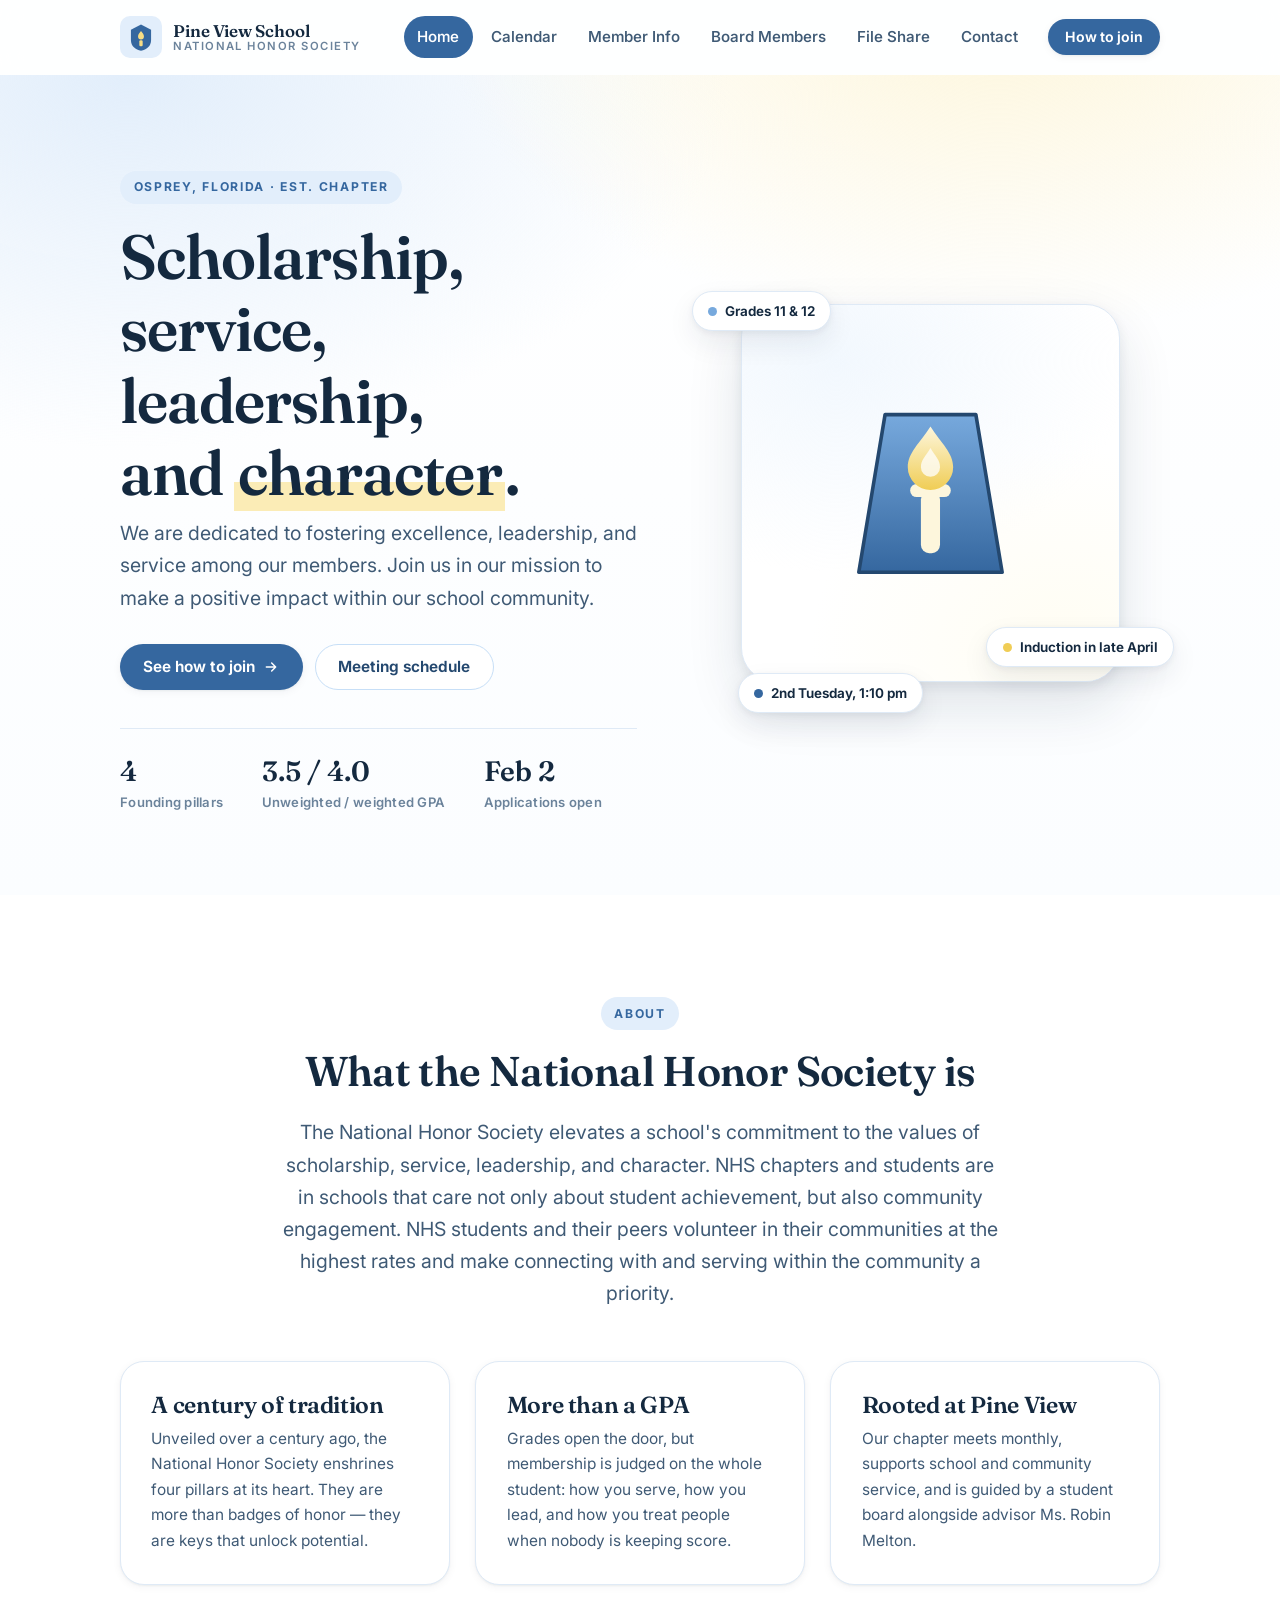
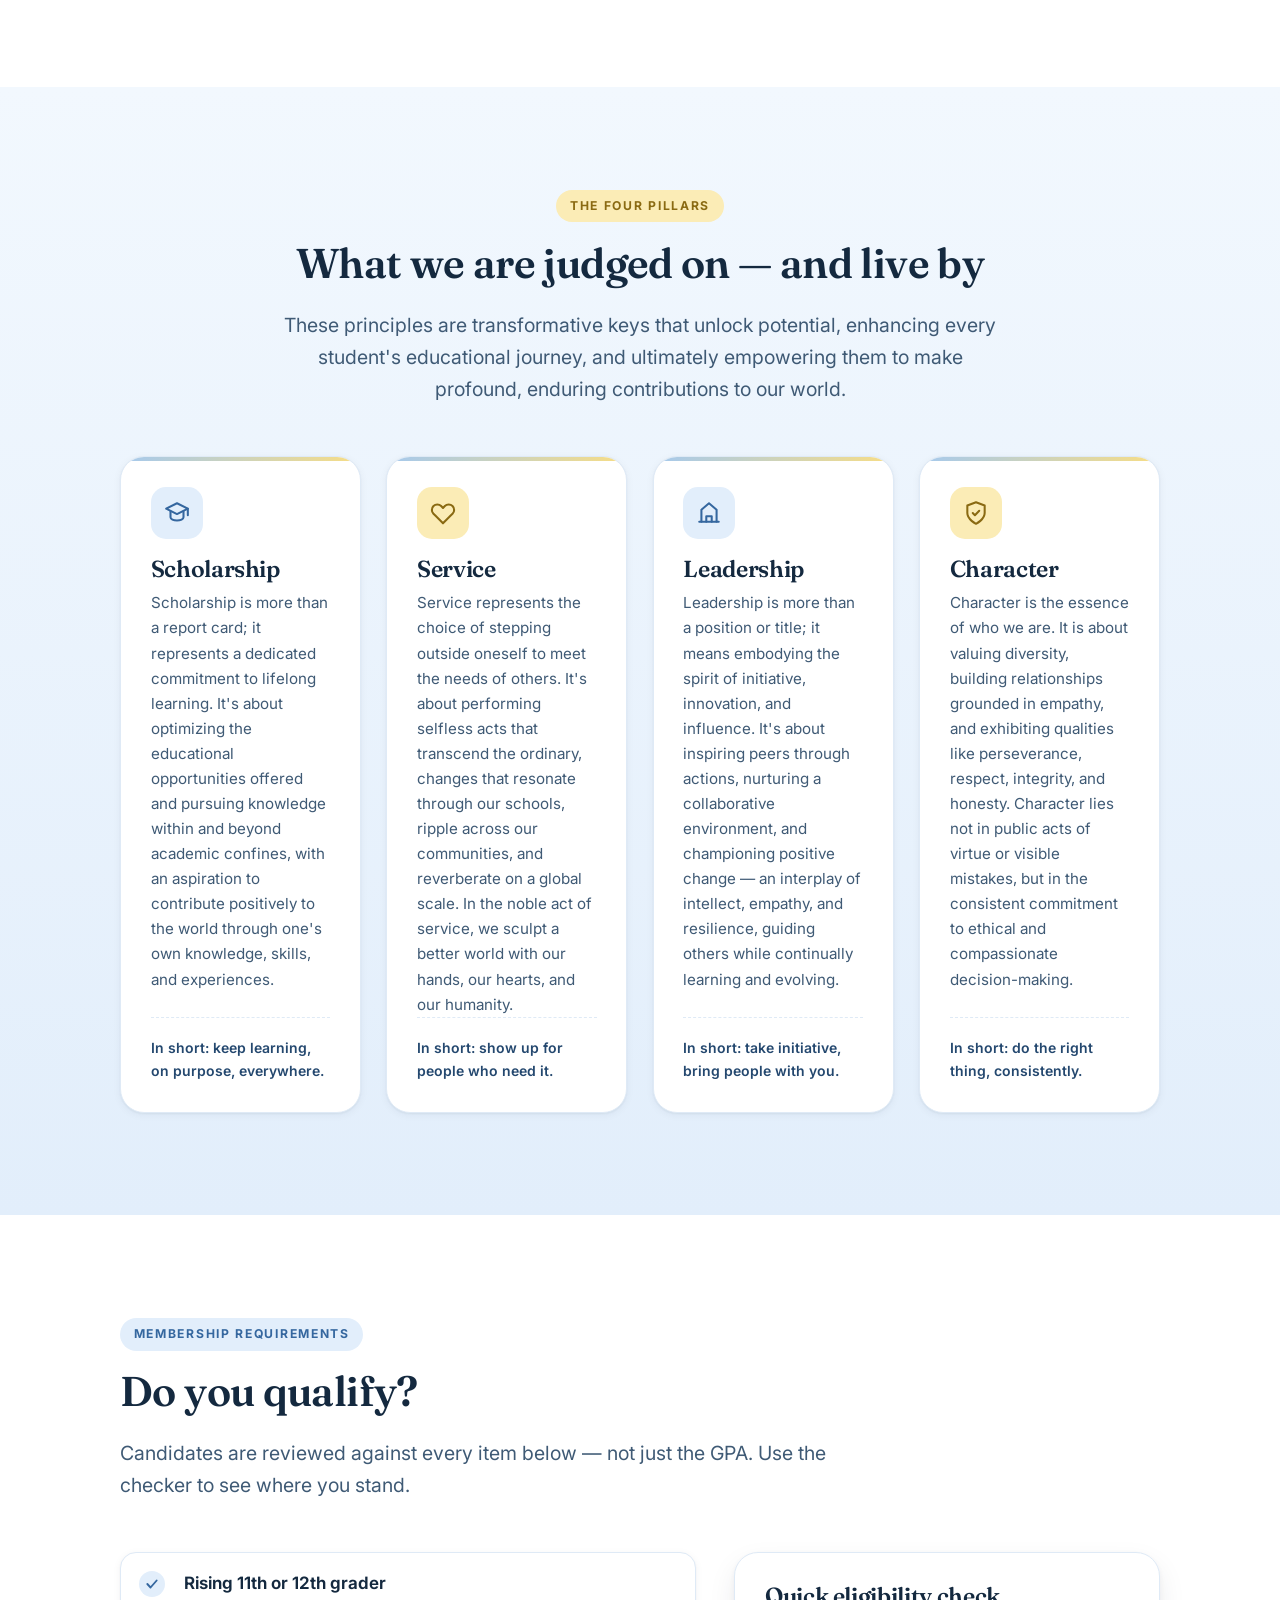
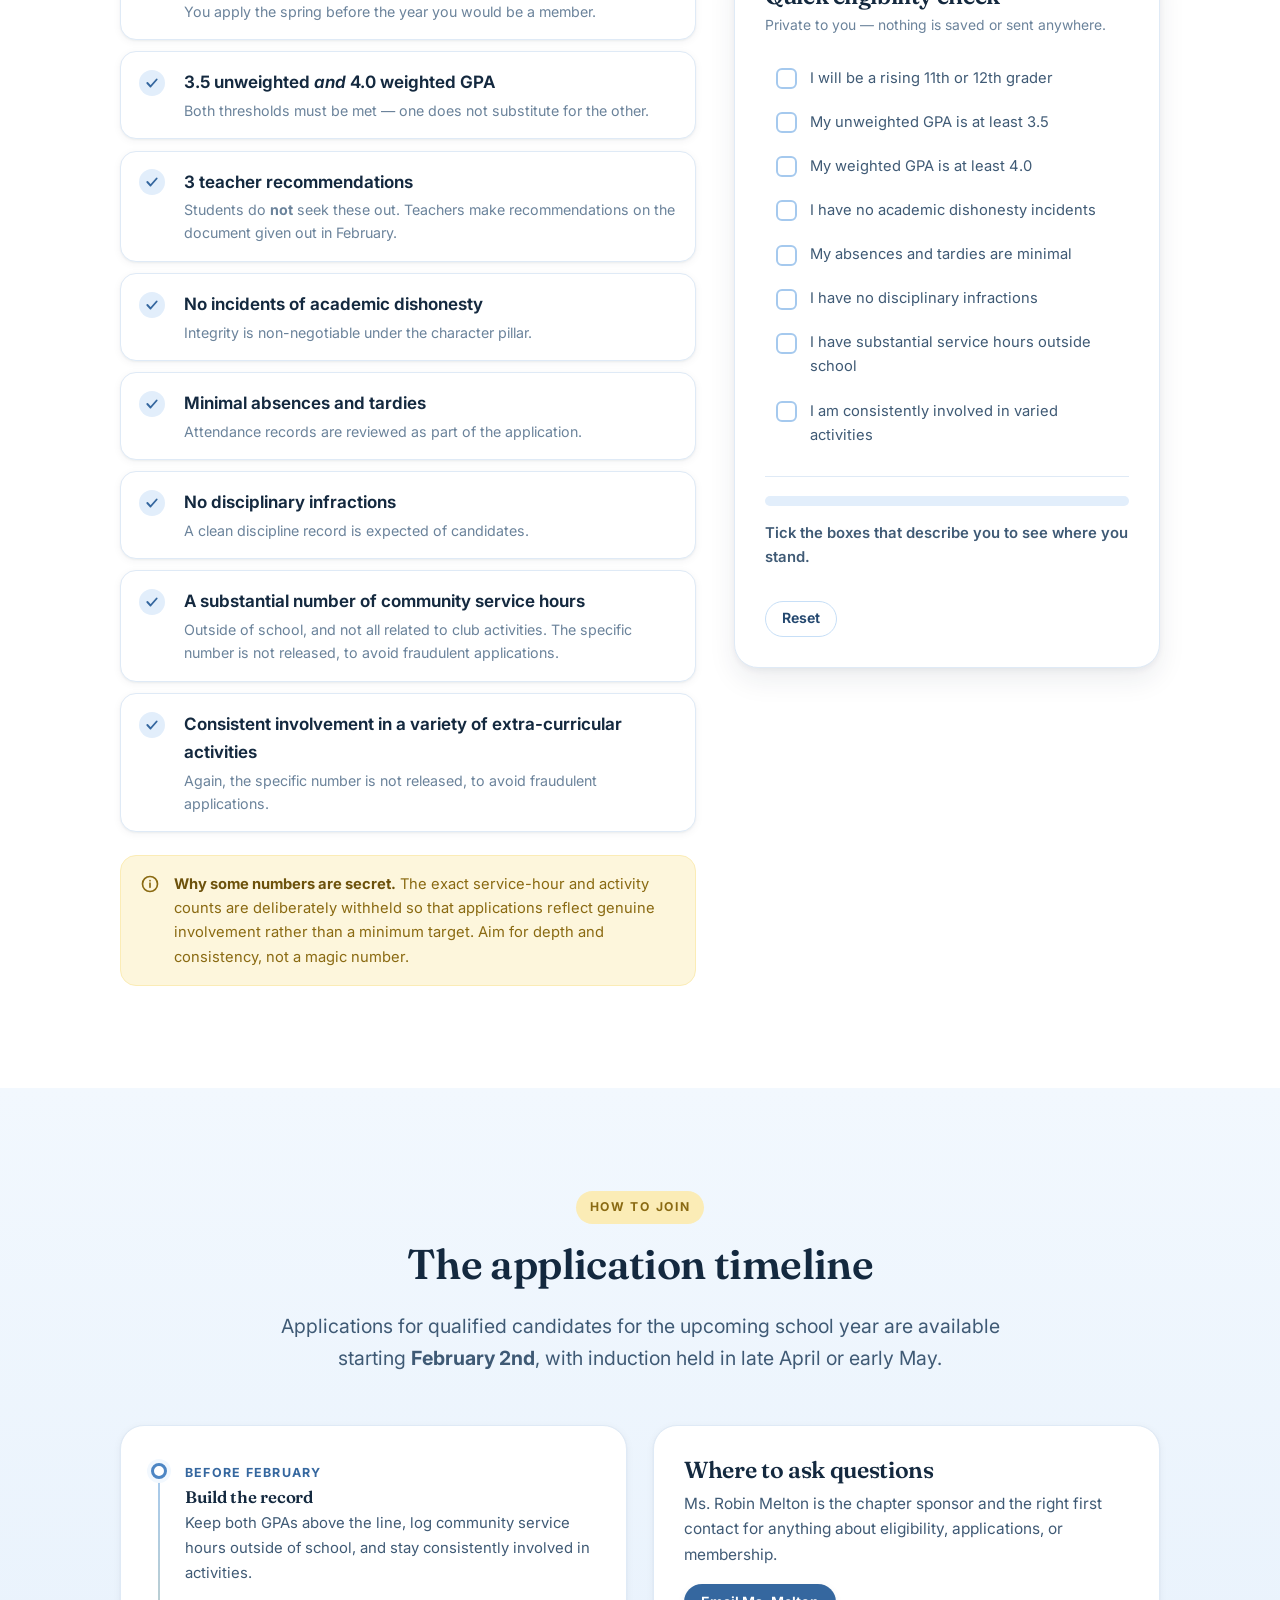
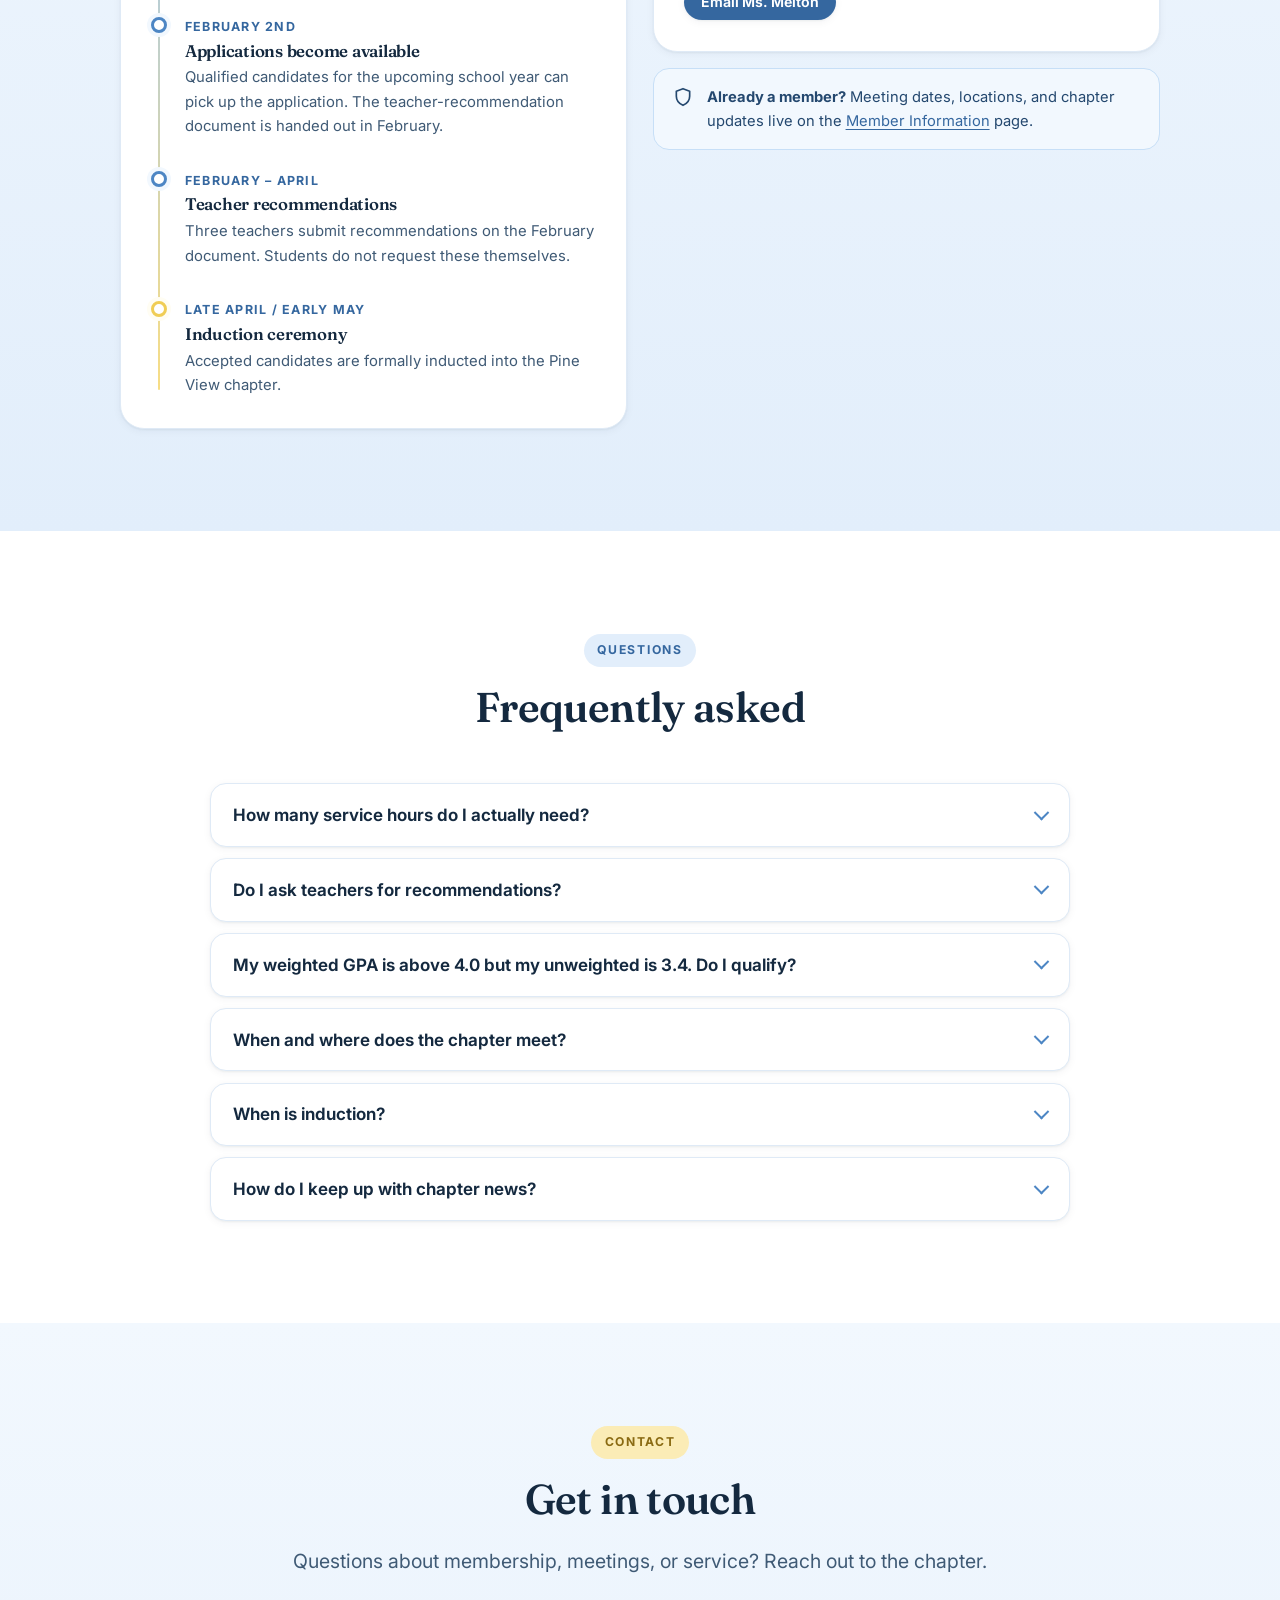
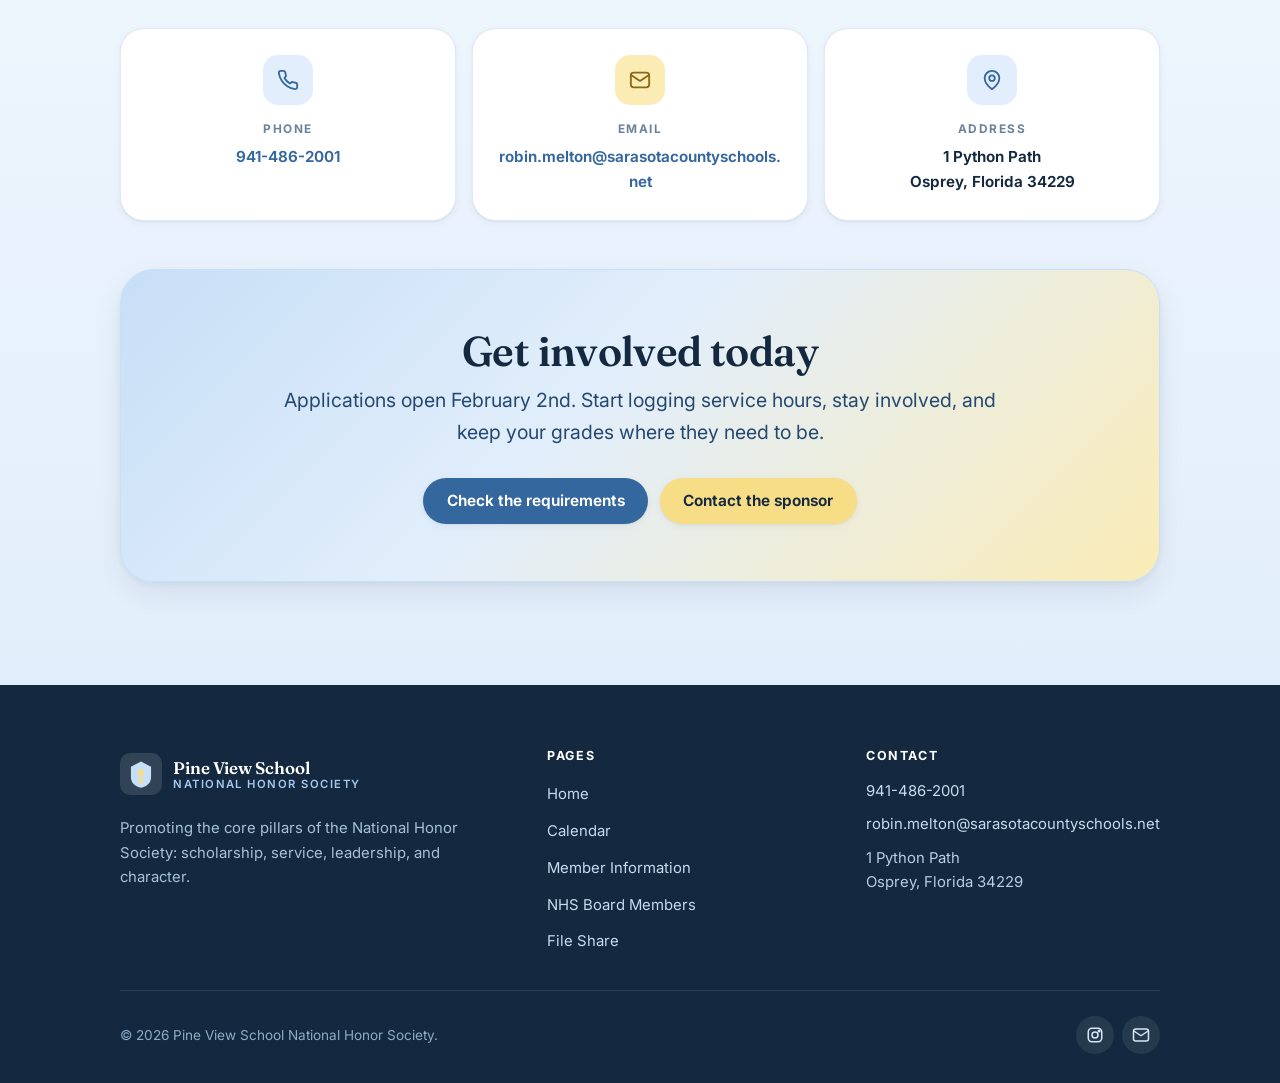
==== site/index.html @ 24e465e2 "update" ====
<!DOCTYPE html>
<html lang="en">
<head>
<meta charset="utf-8">
<meta name="viewport" content="width=device-width, initial-scale=1">
<title>Pine View School National Honor Society</title>
<meta name="description" content="The Pine View School chapter of the National Honor Society — scholarship, service, leadership, and character. Membership requirements, meeting schedule, and how to apply.">
<link rel="preconnect" href="https://fonts.googleapis.com">
<link rel="preconnect" href="https://fonts.gstatic.com" crossorigin>
<link href="https://fonts.googleapis.com/css2?family=Fraunces:opsz,wght@9..144,500;9..144,600&family=Inter:wght@400;500;600;700&display=swap" rel="stylesheet">
<link rel="stylesheet" href="assets/css/style.css">
<script>document.documentElement.className += " js";</script>

<link rel="icon" href="data:image/svg+xml,<svg xmlns='http://www.w3.org/2000/svg' viewBox='0 0 100 100'><rect width='100' height='100' rx='22' fill='%2335679f'/><path d='M50 22 L72 34 v22 c0 14-10 21-22 24-12-3-22-10-22-24V34z' fill='%23f7dd85'/></svg>">
</head>
<body>

<a class="skip-link" href="#main">Skip to main content</a>

<header class="site-header">
  <div class="wrap">
    <nav class="nav" aria-label="Main">
      <a class="brand" href="index.html">
        <svg class="mark" viewBox="0 0 100 100" aria-hidden="true">
          <rect width="100" height="100" rx="24" fill="#e2eefb"/>
          <path d="M50 20 L74 33 v24c0 15-11 23-24 26-13-3-24-11-24-26V33z" fill="#35679f"/>
          <path d="M50 36c-4 5-7 8-7 13a7 7 0 0 0 14 0c0-5-3-8-7-13z" fill="#f7dd85"/>
          <rect x="46" y="58" width="8" height="14" rx="3" fill="#f7dd85"/>
        </svg>
        <span class="brand-text">
          <span class="b1">Pine View School</span>
          <span class="b2">National Honor Society</span>
        </span>
      </a>

      <button class="nav-toggle" type="button" aria-expanded="false" aria-controls="nav-menu">
        <span></span>
        <span class="sr-only">Toggle navigation menu</span>
      </button>

      <div class="nav-menu" id="nav-menu">
        <ul class="nav-links">
          <li><a href="index.html" aria-current="page">Home</a></li>
          <li><a href="calendar.html">Calendar</a></li>
          <li><a href="member-information.html">Member Info</a></li>
          <li><a href="board.html">Board Members</a></li>
          <li><a href="file-share.html">File Share</a></li>
          <li><a href="index.html#contact">Contact</a></li>
        </ul>
        <div class="nav-cta">
          <a class="btn btn-primary btn-sm" href="#apply">How to join</a>
        </div>
      </div>
    </nav>
  </div>
</header>

<main id="main">

  <!-- ================================================================ HERO -->
  <section class="hero">
    <div class="wrap">
      <div class="hero-grid">
        <div>
          <span class="eyebrow">Osprey, Florida &middot; Est. chapter</span>
          <h1>Scholarship, service, leadership, and&nbsp;<span class="hl">character</span>.</h1>
          <p class="lede">
            We are dedicated to fostering excellence, leadership, and service among our members.
            Join us in our mission to make a positive impact within our school community.
          </p>

          <div class="hero-actions">
            <a class="btn btn-primary" href="#apply">
              See how to join
              <svg width="16" height="16" viewBox="0 0 24 24" fill="none" stroke="currentColor" stroke-width="2.2" stroke-linecap="round" stroke-linejoin="round" aria-hidden="true"><path d="M5 12h14M13 6l6 6-6 6"/></svg>
            </a>
            <a class="btn btn-ghost" href="member-information.html">Meeting schedule</a>
          </div>

          <div class="hero-stats">
            <div class="stat">
              <span class="n">4</span>
              <span class="l">Founding pillars</span>
            </div>
            <div class="stat">
              <span class="n">3.5 / 4.0</span>
              <span class="l">Unweighted / weighted GPA</span>
            </div>
            <div class="stat">
              <span class="n">Feb 2</span>
              <span class="l">Applications open</span>
            </div>
          </div>
        </div>

        <div class="hero-art">
          <div class="emblem-card">
            <svg viewBox="0 0 200 200" role="img" aria-label="NHS keystone and torch emblem">
              <defs>
                <linearGradient id="key" x1="0" y1="0" x2="0" y2="1">
                  <stop offset="0%" stop-color="#77a9dd"/>
                  <stop offset="100%" stop-color="#35679f"/>
                </linearGradient>
                <linearGradient id="flame" x1="0" y1="0" x2="0" y2="1">
                  <stop offset="0%" stop-color="#fdf6dc"/>
                  <stop offset="100%" stop-color="#f0cd55"/>
                </linearGradient>
              </defs>
              <!-- keystone -->
              <path d="M62 34h76l22 132H40z" fill="url(#key)"/>
              <path d="M62 34h76l22 132H40z" fill="none" stroke="#24486f" stroke-width="3" stroke-linejoin="round"/>
              <!-- torch -->
              <rect x="92" y="98" width="16" height="52" rx="7" fill="#fdf6dc"/>
              <rect x="83" y="92" width="34" height="11" rx="5.5" fill="#fdf6dc"/>
              <path d="M100 44c-9 14-19 22-19 34a19 19 0 0 0 38 0c0-12-10-20-19-34z" fill="url(#flame)"/>
              <path d="M100 62c-4 7-8 10-8 16a8 8 0 0 0 16 0c0-6-4-9-8-16z" fill="#fff" opacity=".75"/>
            </svg>
          </div>
          <span class="float-chip c1"><span class="dot"></span> Grades 11 &amp; 12</span>
          <span class="float-chip c2"><span class="dot"></span> Induction in late April</span>
          <span class="float-chip c3"><span class="dot"></span> 2nd Tuesday, 1:10 pm</span>
        </div>
      </div>
    </div>
  </section>

  <!-- =============================================================== ABOUT -->
  <section class="section section-white" id="about">
    <div class="wrap">
      <div class="section-head center reveal">
        <span class="eyebrow">About</span>
        <h2>What the National Honor Society is</h2>
        <p class="lede">
          The National Honor Society elevates a school's commitment to the values of scholarship,
          service, leadership, and character. NHS chapters and students are in schools that care not
          only about student achievement, but also community engagement. NHS students and their peers
          volunteer in their communities at the highest rates and make connecting with and serving
          within the community a priority.
        </p>
      </div>

      <div class="grid g-3">
        <article class="card lift reveal">
          <h3>A century of tradition</h3>
          <p>
            Unveiled over a century ago, the National Honor Society enshrines four pillars at its
            heart. They are more than badges of honor — they are keys that unlock potential.
          </p>
        </article>
        <article class="card lift reveal">
          <h3>More than a GPA</h3>
          <p>
            Grades open the door, but membership is judged on the whole student: how you serve,
            how you lead, and how you treat people when nobody is keeping score.
          </p>
        </article>
        <article class="card lift reveal">
          <h3>Rooted at Pine View</h3>
          <p>
            Our chapter meets monthly, supports school and community service, and is guided by a
            student board alongside advisor Ms. Robin Melton.
          </p>
        </article>
      </div>
    </div>
  </section>

  <!-- ============================================================= PILLARS -->
  <section class="section section-blue" id="pillars">
    <div class="wrap">
      <div class="section-head center reveal">
        <span class="eyebrow is-accent">The four pillars</span>
        <h2>What we are judged on — and live by</h2>
        <p class="lede">
          These principles are transformative keys that unlock potential, enhancing every student's
          educational journey, and ultimately empowering them to make profound, enduring
          contributions to our world.
        </p>
      </div>

      <div class="grid g-4">

        <article class="pillar reveal">
          <div class="ico">
            <svg viewBox="0 0 24 24" fill="none" stroke="currentColor" stroke-width="1.9" stroke-linecap="round" stroke-linejoin="round" aria-hidden="true">
              <path d="M12 3 2 8l10 5 10-5-10-5Z"/><path d="M6 10.5V16c0 1.7 2.7 3 6 3s6-1.3 6-3v-5.5"/><path d="M22 8v6"/>
            </svg>
          </div>
          <h3>Scholarship</h3>
          <p>
            Scholarship is more than a report card; it represents a dedicated commitment to lifelong
            learning. It's about optimizing the educational opportunities offered and pursuing
            knowledge within and beyond academic confines, with an aspiration to contribute
            positively to the world through one's own knowledge, skills, and experiences.
          </p>
          <p class="tldr">In short: keep learning, on purpose, everywhere.</p>
        </article>

        <article class="pillar reveal">
          <div class="ico">
            <svg viewBox="0 0 24 24" fill="none" stroke="currentColor" stroke-width="1.9" stroke-linecap="round" stroke-linejoin="round" aria-hidden="true">
              <path d="M20.8 5.6a5 5 0 0 0-7.1 0L12 7.3l-1.7-1.7a5 5 0 0 0-7.1 7.1l1.7 1.7L12 21.5l7.1-7.1 1.7-1.7a5 5 0 0 0 0-7.1Z"/>
            </svg>
          </div>
          <h3>Service</h3>
          <p>
            Service represents the choice of stepping outside oneself to meet the needs of others.
            It's about performing selfless acts that transcend the ordinary, changes that resonate
            through our schools, ripple across our communities, and reverberate on a global scale.
            In the noble act of service, we sculpt a better world with our hands, our hearts, and
            our humanity.
          </p>
          <p class="tldr">In short: show up for people who need it.</p>
        </article>

        <article class="pillar reveal">
          <div class="ico">
            <svg viewBox="0 0 24 24" fill="none" stroke="currentColor" stroke-width="1.9" stroke-linecap="round" stroke-linejoin="round" aria-hidden="true">
              <path d="M3 20h18"/><path d="M5 20V9l7-6 7 6v11"/><path d="M9.5 20v-5h5v5"/>
            </svg>
          </div>
          <h3>Leadership</h3>
          <p>
            Leadership is more than a position or title; it means embodying the spirit of initiative,
            innovation, and influence. It's about inspiring peers through actions, nurturing a
            collaborative environment, and championing positive change — an interplay of intellect,
            empathy, and resilience, guiding others while continually learning and evolving.
          </p>
          <p class="tldr">In short: take initiative, bring people with you.</p>
        </article>

        <article class="pillar reveal">
          <div class="ico">
            <svg viewBox="0 0 24 24" fill="none" stroke="currentColor" stroke-width="1.9" stroke-linecap="round" stroke-linejoin="round" aria-hidden="true">
              <path d="M12 22s8-4 8-10V5l-8-3-8 3v7c0 6 8 10 8 10Z"/><path d="m9 12 2 2 4-4"/>
            </svg>
          </div>
          <h3>Character</h3>
          <p>
            Character is the essence of who we are. It is about valuing diversity, building
            relationships grounded in empathy, and exhibiting qualities like perseverance, respect,
            integrity, and honesty. Character lies not in public acts of virtue or visible mistakes,
            but in the consistent commitment to ethical and compassionate decision-making.
          </p>
          <p class="tldr">In short: do the right thing, consistently.</p>
        </article>

      </div>
    </div>
  </section>

  <!-- ======================================================== REQUIREMENTS -->
  <section class="section section-white" id="requirements">
    <div class="wrap">
      <div class="section-head reveal">
        <span class="eyebrow">Membership requirements</span>
        <h2>Do you qualify?</h2>
        <p class="lede">
          Candidates are reviewed against every item below — not just the GPA. Use the checker to
          see where you stand.
        </p>
      </div>

      <div class="req-layout">

        <div>
          <ul class="checklist">
            <li class="reveal">
              <span class="tick"><svg viewBox="0 0 24 24" fill="none" stroke="currentColor" stroke-width="3.2" stroke-linecap="round" stroke-linejoin="round" aria-hidden="true"><path d="m4 12 5.5 6L20 6"/></svg></span>
              <span>
                <span class="t">Rising 11th or 12th grader</span>
                <span class="d">You apply the spring before the year you would be a member.</span>
              </span>
            </li>
            <li class="reveal">
              <span class="tick"><svg viewBox="0 0 24 24" fill="none" stroke="currentColor" stroke-width="3.2" stroke-linecap="round" stroke-linejoin="round" aria-hidden="true"><path d="m4 12 5.5 6L20 6"/></svg></span>
              <span>
                <span class="t">3.5 unweighted <em>and</em> 4.0 weighted GPA</span>
                <span class="d">Both thresholds must be met — one does not substitute for the other.</span>
              </span>
            </li>
            <li class="reveal">
              <span class="tick"><svg viewBox="0 0 24 24" fill="none" stroke="currentColor" stroke-width="3.2" stroke-linecap="round" stroke-linejoin="round" aria-hidden="true"><path d="m4 12 5.5 6L20 6"/></svg></span>
              <span>
                <span class="t">3 teacher recommendations</span>
                <span class="d">Students do <strong>not</strong> seek these out. Teachers make recommendations on the document given out in February.</span>
              </span>
            </li>
            <li class="reveal">
              <span class="tick"><svg viewBox="0 0 24 24" fill="none" stroke="currentColor" stroke-width="3.2" stroke-linecap="round" stroke-linejoin="round" aria-hidden="true"><path d="m4 12 5.5 6L20 6"/></svg></span>
              <span>
                <span class="t">No incidents of academic dishonesty</span>
                <span class="d">Integrity is non-negotiable under the character pillar.</span>
              </span>
            </li>
            <li class="reveal">
              <span class="tick"><svg viewBox="0 0 24 24" fill="none" stroke="currentColor" stroke-width="3.2" stroke-linecap="round" stroke-linejoin="round" aria-hidden="true"><path d="m4 12 5.5 6L20 6"/></svg></span>
              <span>
                <span class="t">Minimal absences and tardies</span>
                <span class="d">Attendance records are reviewed as part of the application.</span>
              </span>
            </li>
            <li class="reveal">
              <span class="tick"><svg viewBox="0 0 24 24" fill="none" stroke="currentColor" stroke-width="3.2" stroke-linecap="round" stroke-linejoin="round" aria-hidden="true"><path d="m4 12 5.5 6L20 6"/></svg></span>
              <span>
                <span class="t">No disciplinary infractions</span>
                <span class="d">A clean discipline record is expected of candidates.</span>
              </span>
            </li>
            <li class="reveal">
              <span class="tick"><svg viewBox="0 0 24 24" fill="none" stroke="currentColor" stroke-width="3.2" stroke-linecap="round" stroke-linejoin="round" aria-hidden="true"><path d="m4 12 5.5 6L20 6"/></svg></span>
              <span>
                <span class="t">A substantial number of community service hours</span>
                <span class="d">Outside of school, and not all related to club activities. The specific number is not released, to avoid fraudulent applications.</span>
              </span>
            </li>
            <li class="reveal">
              <span class="tick"><svg viewBox="0 0 24 24" fill="none" stroke="currentColor" stroke-width="3.2" stroke-linecap="round" stroke-linejoin="round" aria-hidden="true"><path d="m4 12 5.5 6L20 6"/></svg></span>
              <span>
                <span class="t">Consistent involvement in a variety of extra-curricular activities</span>
                <span class="d">Again, the specific number is not released, to avoid fraudulent applications.</span>
              </span>
            </li>
          </ul>

          <div class="note" style="margin-top: 1.4rem;">
            <span class="ico">
              <svg width="20" height="20" viewBox="0 0 24 24" fill="none" stroke="currentColor" stroke-width="2" stroke-linecap="round" stroke-linejoin="round" aria-hidden="true"><circle cx="12" cy="12" r="9"/><path d="M12 16v-5M12 8h.01"/></svg>
            </span>
            <span>
              <strong>Why some numbers are secret.</strong> The exact service-hour and activity
              counts are deliberately withheld so that applications reflect genuine involvement
              rather than a minimum target. Aim for depth and consistency, not a magic number.
            </span>
          </div>
        </div>

        <!-- Eligibility checker -->
        <aside class="checker reveal" data-checker aria-labelledby="checker-title">
          <h3 id="checker-title">Quick eligibility check</h3>
          <p class="hint">Private to you — nothing is saved or sent anywhere.</p>

          <label class="check-item"><input type="checkbox"> I will be a rising 11th or 12th grader</label>
          <label class="check-item"><input type="checkbox"> My unweighted GPA is at least 3.5</label>
          <label class="check-item"><input type="checkbox"> My weighted GPA is at least 4.0</label>
          <label class="check-item"><input type="checkbox"> I have no academic dishonesty incidents</label>
          <label class="check-item"><input type="checkbox"> My absences and tardies are minimal</label>
          <label class="check-item"><input type="checkbox"> I have no disciplinary infractions</label>
          <label class="check-item"><input type="checkbox"> I have substantial service hours outside school</label>
          <label class="check-item"><input type="checkbox"> I am consistently involved in varied activities</label>

          <div class="checker-bar">
            <div class="meter" role="presentation"><i></i></div>
            <p class="checker-out" role="status" aria-live="polite"></p>
            <button class="btn btn-ghost btn-sm" type="button" data-checker-reset style="margin-top:.9rem;">Reset</button>
          </div>
        </aside>

      </div>
    </div>
  </section>

  <!-- =============================================================== APPLY -->
  <section class="section section-blue" id="apply">
    <div class="wrap">
      <div class="section-head center reveal">
        <span class="eyebrow is-accent">How to join</span>
        <h2>The application timeline</h2>
        <p class="lede">
          Applications for qualified candidates for the upcoming school year are available starting
          <strong>February 2nd</strong>, with induction held in late April or early May.
        </p>
      </div>

      <div class="grid g-2" style="align-items:start;">
        <div class="card reveal">
          <ol class="timeline">
            <li>
              <span class="when">Before February</span>
              <h4>Build the record</h4>
              <p>Keep both GPAs above the line, log community service hours outside of school, and stay consistently involved in activities.</p>
            </li>
            <li>
              <span class="when">February 2nd</span>
              <h4>Applications become available</h4>
              <p>Qualified candidates for the upcoming school year can pick up the application. The teacher-recommendation document is handed out in February.</p>
            </li>
            <li>
              <span class="when">February – April</span>
              <h4>Teacher recommendations</h4>
              <p>Three teachers submit recommendations on the February document. Students do not request these themselves.</p>
            </li>
            <li>
              <span class="when">Late April / early May</span>
              <h4>Induction ceremony</h4>
              <p>Accepted candidates are formally inducted into the Pine View chapter.</p>
            </li>
          </ol>
        </div>

        <div class="grid reveal" style="gap:1rem;">
          <div class="card">
            <h3>Where to ask questions</h3>
            <p>
              Ms. Robin Melton is the chapter sponsor and the right first contact for anything about
              eligibility, applications, or membership.
            </p>
            <p style="margin-top:1rem;">
              <a class="btn btn-primary btn-sm" href="mailto:robin.melton@sarasotacountyschools.net">Email Ms. Melton</a>
            </p>
          </div>
          <div class="note is-blue">
            <span class="ico">
              <svg width="20" height="20" viewBox="0 0 24 24" fill="none" stroke="currentColor" stroke-width="2" stroke-linecap="round" stroke-linejoin="round" aria-hidden="true"><path d="M12 2 4 5v6c0 5.3 3.4 8.9 8 11 4.6-2.1 8-5.7 8-11V5l-8-3Z"/></svg>
            </span>
            <span>
              <strong>Already a member?</strong> Meeting dates, locations, and chapter updates live
              on the <a href="member-information.html">Member Information</a> page.
            </span>
          </div>
        </div>
      </div>
    </div>
  </section>

  <!-- ================================================================= FAQ -->
  <section class="section section-white" id="faq">
    <div class="wrap">
      <div class="section-head center reveal">
        <span class="eyebrow">Questions</span>
        <h2>Frequently asked</h2>
      </div>

      <div class="faq reveal">
        <details>
          <summary>How many service hours do I actually need?</summary>
          <div class="a">
            <p>
              The specific number is not released. This is intentional — publishing a threshold
              invites applications built to hit a minimum rather than reflecting real involvement.
              What is stated: the hours must be <strong>substantial</strong>, earned
              <strong>outside of school</strong>, and <strong>not all related to club activities</strong>.
            </p>
          </div>
        </details>
        <details>
          <summary>Do I ask teachers for recommendations?</summary>
          <div class="a">
            <p>
              No. Students do not seek these out. Teachers make recommendations on the document
              given out in February. Three recommendations are required.
            </p>
          </div>
        </details>
        <details>
          <summary>My weighted GPA is above 4.0 but my unweighted is 3.4. Do I qualify?</summary>
          <div class="a">
            <p>
              Both minimums must be met: 3.5 unweighted <em>and</em> 4.0 weighted. One does not
              compensate for the other. Contact Ms. Melton if you have questions about how your GPA
              is calculated.
            </p>
          </div>
        </details>
        <details>
          <summary>When and where does the chapter meet?</summary>
          <div class="a">
            <p>
              Meetings are on the <strong>2nd Tuesday of the month at 1:10 pm</strong>, in the
              Auditorium unless otherwise stated. The full dated schedule is on the
              <a href="member-information.html">Member Information</a> page.
            </p>
          </div>
        </details>
        <details>
          <summary>When is induction?</summary>
          <div class="a">
            <p>Induction is held in late April or early May, after applications open on February 2nd.</p>
          </div>
        </details>
        <details>
          <summary>How do I keep up with chapter news?</summary>
          <div class="a">
            <p>
              Follow <a href="https://www.instagram.com/nhspineview/" target="_blank" rel="noopener">@nhspineview</a>
              on Instagram and check Schoology. Members can also find documents on the
              <a href="file-share.html">File Share</a> page.
            </p>
          </div>
        </details>
      </div>
    </div>
  </section>

  <!-- ============================================================= CONTACT -->
  <section class="section section-blue" id="contact">
    <div class="wrap">
      <div class="section-head center reveal">
        <span class="eyebrow is-accent">Contact</span>
        <h2>Get in touch</h2>
        <p class="lede">Questions about membership, meetings, or service? Reach out to the chapter.</p>
      </div>

      <div class="contact-grid">
        <div class="contact-card reveal">
          <div class="ico">
            <svg width="22" height="22" viewBox="0 0 24 24" fill="none" stroke="currentColor" stroke-width="2" stroke-linecap="round" stroke-linejoin="round" aria-hidden="true"><path d="M22 16.9v3a2 2 0 0 1-2.2 2 19.8 19.8 0 0 1-8.6-3.1 19.5 19.5 0 0 1-6-6A19.8 19.8 0 0 1 2 4.2 2 2 0 0 1 4 2h3a2 2 0 0 1 2 1.7c.1 1 .4 1.9.7 2.8a2 2 0 0 1-.5 2.1L8.1 9.9a16 16 0 0 0 6 6l1.3-1.1a2 2 0 0 1 2.1-.5c.9.3 1.8.6 2.8.7a2 2 0 0 1 1.7 2Z"/></svg>
          </div>
          <div class="k">Phone</div>
          <div class="v"><a href="tel:+19414862001">941-486-2001</a></div>
        </div>

        <div class="contact-card reveal">
          <div class="ico">
            <svg width="22" height="22" viewBox="0 0 24 24" fill="none" stroke="currentColor" stroke-width="2" stroke-linecap="round" stroke-linejoin="round" aria-hidden="true"><rect x="2" y="4" width="20" height="16" rx="3"/><path d="m3 7 9 6 9-6"/></svg>
          </div>
          <div class="k">Email</div>
          <div class="v"><a href="mailto:robin.melton@sarasotacountyschools.net">robin.melton@sarasotacountyschools.net</a></div>
        </div>

        <div class="contact-card reveal">
          <div class="ico">
            <svg width="22" height="22" viewBox="0 0 24 24" fill="none" stroke="currentColor" stroke-width="2" stroke-linecap="round" stroke-linejoin="round" aria-hidden="true"><path d="M20 10c0 6-8 12-8 12s-8-6-8-12a8 8 0 0 1 16 0Z"/><circle cx="12" cy="10" r="3"/></svg>
          </div>
          <div class="k">Address</div>
          <div class="v">1 Python Path<br>Osprey, Florida 34229</div>
        </div>
      </div>

      <div class="cta-band reveal" style="margin-top: clamp(2rem, 4vw, 3rem);">
        <h2>Get involved today</h2>
        <p class="lede">
          Applications open February 2nd. Start logging service hours, stay involved, and keep your
          grades where they need to be.
        </p>
        <div class="row">
          <a class="btn btn-primary" href="#requirements">Check the requirements</a>
          <a class="btn btn-accent" href="mailto:robin.melton@sarasotacountyschools.net">Contact the sponsor</a>
        </div>
      </div>
    </div>
  </section>

</main>

<footer class="site-footer">
  <div class="wrap">
    <div class="footer-grid">
      <div>
        <a class="brand" href="index.html">
          <svg class="mark" viewBox="0 0 100 100" aria-hidden="true">
            <rect width="100" height="100" rx="24" fill="rgba(255,255,255,.12)"/>
            <path d="M50 20 L74 33 v24c0 15-11 23-24 26-13-3-24-11-24-26V33z" fill="#c7dff7"/>
            <path d="M50 36c-4 5-7 8-7 13a7 7 0 0 0 14 0c0-5-3-8-7-13z" fill="#f7dd85"/>
            <rect x="46" y="58" width="8" height="14" rx="3" fill="#f7dd85"/>
          </svg>
          <span class="brand-text">
            <span class="b1">Pine View School</span>
            <span class="b2">National Honor Society</span>
          </span>
        </a>
        <p>
          Promoting the core pillars of the National Honor Society: scholarship, service,
          leadership, and character.
        </p>
      </div>

      <div>
        <h4>Pages</h4>
        <ul>
          <li><a href="index.html">Home</a></li>
          <li><a href="calendar.html">Calendar</a></li>
          <li><a href="member-information.html">Member Information</a></li>
          <li><a href="board.html">NHS Board Members</a></li>
          <li><a href="file-share.html">File Share</a></li>
        </ul>
      </div>

      <div>
        <h4>Contact</h4>
        <address>
          <a href="tel:+19414862001">941-486-2001</a>
          <a href="mailto:robin.melton@sarasotacountyschools.net">robin.melton@sarasotacountyschools.net</a>
          <span>1 Python Path<br>Osprey, Florida 34229</span>
        </address>
      </div>
    </div>

    <div class="footer-bottom">
      <span>&copy; <span data-year>2026</span> Pine View School National Honor Society.</span>
      <div class="social">
        <a href="https://www.instagram.com/nhspineview/" target="_blank" rel="noopener" aria-label="Instagram: @nhspineview">
          <svg viewBox="0 0 24 24" fill="none" stroke="currentColor" stroke-width="2" stroke-linecap="round" stroke-linejoin="round" aria-hidden="true"><rect x="3" y="3" width="18" height="18" rx="5"/><circle cx="12" cy="12" r="4"/><circle cx="17.5" cy="6.5" r="1"/></svg>
        </a>
        <a href="mailto:robin.melton@sarasotacountyschools.net" aria-label="Email the chapter sponsor">
          <svg viewBox="0 0 24 24" fill="none" stroke="currentColor" stroke-width="2" stroke-linecap="round" stroke-linejoin="round" aria-hidden="true"><rect x="2" y="4" width="20" height="16" rx="3"/><path d="m3 7 9 6 9-6"/></svg>
        </a>
      </div>
    </div>
  </div>
</footer>

<button class="to-top" type="button" aria-label="Back to top">
  <svg viewBox="0 0 24 24" fill="none" stroke="currentColor" stroke-width="2.4" stroke-linecap="round" stroke-linejoin="round" aria-hidden="true"><path d="M12 19V5M5 12l7-7 7 7"/></svg>
</button>

<script src="assets/js/main.js"></script>
</body>
</html>
---- site/assets/css/style.css ----
/* ==========================================================================
   Pine View School NHS — design system
   Palette: pastel blue + pastel yellow + white
   ========================================================================== */

:root {
  /* Blues */
  --blue-050: #f2f8fe;
  --blue-100: #e2eefb;
  --blue-200: #c7dff7;
  --blue-300: #a5c9ee;
  --blue-400: #77a9dd;
  --blue-500: #4d86c4;
  --blue-600: #35679f;
  --blue-700: #24486f;
  --blue-900: #14293f;

  /* Yellows */
  --yellow-050: #fffdf3;
  --yellow-100: #fdf6dc;
  --yellow-200: #fbecb6;
  --yellow-300: #f7dd85;
  --yellow-400: #f0cd55;
  --yellow-500: #d9ab2c;
  --yellow-700: #8a6a12;

  /* Neutrals */
  --white: #ffffff;
  --paper: #fbfdff;
  --ink: #14293f;
  --ink-soft: #3f5a75;
  --ink-mute: #6b839b;
  --line: #dfeaf6;

  /* Semantic */
  --bg: var(--paper);
  --surface: var(--white);
  --brand: var(--blue-600);
  --brand-soft: var(--blue-200);
  --accent: var(--yellow-300);
  --accent-soft: var(--yellow-200);

  /* Shape + depth */
  --r-sm: 10px;
  --r-md: 16px;
  --r-lg: 24px;
  --r-xl: 34px;
  --r-pill: 999px;

  --sh-1: 0 1px 2px rgba(20, 41, 63, .05), 0 2px 8px rgba(20, 41, 63, .05);
  --sh-2: 0 2px 6px rgba(20, 41, 63, .06), 0 12px 28px rgba(20, 41, 63, .08);
  --sh-3: 0 4px 12px rgba(20, 41, 63, .08), 0 24px 56px rgba(20, 41, 63, .12);

  --wrap: 1120px;
  --gut: clamp(1.15rem, 4vw, 2.5rem);

  --ease: cubic-bezier(.22, .61, .36, 1);

  --font: "Inter", ui-sans-serif, system-ui, -apple-system, "Segoe UI", Roboto,
    "Helvetica Neue", Arial, sans-serif;
  --font-display: "Fraunces", "Iowan Old Style", Georgia, "Times New Roman", serif;
}

/* --------------------------------------------------------------------------
   Base
   -------------------------------------------------------------------------- */

*, *::before, *::after { box-sizing: border-box; }

html {
  scroll-behavior: smooth;
  scroll-padding-top: 92px;
  -webkit-text-size-adjust: 100%;
}

@media (prefers-reduced-motion: reduce) {
  html { scroll-behavior: auto; }
  *, *::before, *::after {
    animation-duration: .001ms !important;
    transition-duration: .001ms !important;
  }
}

body {
  margin: 0;
  font-family: var(--font);
  font-size: 17px;
  line-height: 1.65;
  color: var(--ink-soft);
  background: var(--bg);
  -webkit-font-smoothing: antialiased;
  overflow-x: hidden;
}

h1, h2, h3, h4 {
  font-family: var(--font-display);
  color: var(--ink);
  line-height: 1.15;
  letter-spacing: -.015em;
  margin: 0 0 .5em;
  font-weight: 600;
}

h1 { font-size: clamp(2.3rem, 5.4vw, 3.9rem); }
h2 { font-size: clamp(1.75rem, 3.6vw, 2.6rem); }
h3 { font-size: clamp(1.2rem, 2vw, 1.45rem); }
h4 { font-size: 1.05rem; }

p { margin: 0 0 1.1em; }
p:last-child { margin-bottom: 0; }

a { color: var(--blue-600); text-decoration-thickness: 1px; text-underline-offset: 3px; }
a:hover { color: var(--blue-700); }

img, svg { max-width: 100%; }

:focus-visible {
  outline: 3px solid var(--blue-500);
  outline-offset: 3px;
  border-radius: 6px;
}

.wrap {
  width: 100%;
  max-width: var(--wrap);
  margin-inline: auto;
  padding-inline: var(--gut);
}

.skip-link {
  position: absolute;
  left: 50%;
  top: 0;
  transform: translate(-50%, -120%);
  z-index: 200;
  background: var(--ink);
  color: #fff;
  padding: .7rem 1.3rem;
  border-radius: 0 0 var(--r-sm) var(--r-sm);
  font-weight: 600;
  text-decoration: none;
  transition: transform .2s var(--ease);
}
.skip-link:focus { transform: translate(-50%, 0); color: #fff; }

.sr-only {
  position: absolute; width: 1px; height: 1px;
  padding: 0; margin: -1px; overflow: hidden;
  clip: rect(0 0 0 0); white-space: nowrap; border: 0;
}

/* --------------------------------------------------------------------------
   Header / navigation
   -------------------------------------------------------------------------- */

.site-header {
  position: sticky;
  top: 0;
  z-index: 100;
  background: rgba(255, 255, 255, .78);
  backdrop-filter: saturate(180%) blur(14px);
  -webkit-backdrop-filter: saturate(180%) blur(14px);
  border-bottom: 1px solid transparent;
  transition: box-shadow .25s var(--ease), border-color .25s var(--ease),
              background .25s var(--ease);
}
.site-header.is-stuck {
  border-bottom-color: var(--line);
  box-shadow: 0 6px 24px rgba(20, 41, 63, .06);
}

.nav {
  display: flex;
  align-items: center;
  gap: 1rem;
  min-height: 74px;
}

.brand {
  display: inline-flex;
  align-items: center;
  gap: .7rem;
  text-decoration: none;
  color: var(--ink);
  margin-right: auto;
  padding: .3rem 0;
}
.brand .mark { width: 42px; height: 42px; flex: none; }
.brand-text { display: grid; line-height: 1.15; }
.brand-text .b1 {
  font-family: var(--font-display);
  font-weight: 600;
  font-size: 1.06rem;
  letter-spacing: -.01em;
}
.brand-text .b2 {
  font-size: .705rem;
  letter-spacing: .13em;
  text-transform: uppercase;
  color: var(--ink-mute);
  font-weight: 600;
}

.nav-menu {
  display: flex;
  align-items: center;
  gap: .5rem;
}

.nav-links {
  display: flex;
  align-items: center;
  gap: .25rem;
  list-style: none;
  margin: 0;
  padding: 0;
}
.nav-links a {
  display: block;
  padding: .55rem .85rem;
  border-radius: var(--r-pill);
  color: var(--ink-soft);
  font-weight: 550;
  font-size: .945rem;
  text-decoration: none;
  transition: background .18s var(--ease), color .18s var(--ease);
}
.nav-links a:hover { background: var(--blue-100); color: var(--blue-700); }
.nav-links a[aria-current="page"] {
  background: var(--blue-600);
  color: #fff;
}

.nav-cta { margin-left: .5rem; }

.nav-toggle {
  display: none;
  width: 44px; height: 44px;
  border: 1px solid var(--line);
  background: var(--white);
  border-radius: 12px;
  cursor: pointer;
  padding: 0;
  place-items: center;
}
.nav-toggle span {
  display: block;
  width: 19px; height: 2px;
  background: var(--ink);
  border-radius: 2px;
  position: relative;
  transition: transform .22s var(--ease), background .22s var(--ease);
}
.nav-toggle span::before,
.nav-toggle span::after {
  content: "";
  position: absolute; left: 0;
  width: 19px; height: 2px;
  background: var(--ink);
  border-radius: 2px;
  transition: transform .22s var(--ease), top .22s var(--ease);
}
.nav-toggle span::before { top: -6px; }
.nav-toggle span::after { top: 6px; }
.nav-toggle[aria-expanded="true"] span { background: transparent; }
.nav-toggle[aria-expanded="true"] span::before { top: 0; transform: rotate(45deg); }
.nav-toggle[aria-expanded="true"] span::after { top: 0; transform: rotate(-45deg); }

@media (max-width: 860px) {
  .nav-toggle { display: grid; }
  .nav-menu {
    position: absolute;
    inset: 100% var(--gut) auto var(--gut);
    background: var(--white);
    border: 1px solid var(--line);
    border-radius: var(--r-lg);
    box-shadow: var(--sh-3);
    padding: .6rem;
    display: none;
  }
  .nav-menu.is-open { display: block; }
  .nav-links { flex-direction: column; align-items: stretch; gap: .1rem; }
  .nav-links a { padding: .8rem 1rem; border-radius: var(--r-sm); }
  .nav-cta { margin: .45rem 0 .2rem; }
  .nav-cta .btn { width: 100%; }
}

/* --------------------------------------------------------------------------
   Buttons + small UI
   -------------------------------------------------------------------------- */

.btn {
  display: inline-flex;
  align-items: center;
  justify-content: center;
  gap: .5rem;
  padding: .78rem 1.4rem;
  border-radius: var(--r-pill);
  border: 1px solid transparent;
  font: inherit;
  font-weight: 650;
  font-size: .96rem;
  line-height: 1.2;
  text-decoration: none;
  cursor: pointer;
  transition: transform .16s var(--ease), box-shadow .2s var(--ease),
              background .2s var(--ease), color .2s var(--ease),
              border-color .2s var(--ease);
}
.btn:hover { transform: translateY(-2px); }
.btn:active { transform: translateY(0); }

.btn-primary { background: var(--blue-600); color: #fff; box-shadow: var(--sh-1); }
.btn-primary:hover { background: var(--blue-700); color: #fff; box-shadow: var(--sh-2); }

.btn-accent { background: var(--yellow-300); color: var(--ink); box-shadow: var(--sh-1); }
.btn-accent:hover { background: var(--yellow-400); color: var(--ink); box-shadow: var(--sh-2); }

.btn-ghost { background: var(--white); color: var(--blue-700); border-color: var(--blue-200); }
.btn-ghost:hover { background: var(--blue-050); border-color: var(--blue-300); color: var(--blue-700); }

.btn-sm { padding: .55rem 1rem; font-size: .88rem; }

.eyebrow {
  display: inline-flex;
  align-items: center;
  gap: .5rem;
  font-size: .76rem;
  font-weight: 700;
  letter-spacing: .14em;
  text-transform: uppercase;
  color: var(--blue-600);
  background: var(--blue-100);
  padding: .4rem .85rem;
  border-radius: var(--r-pill);
  margin-bottom: 1.1rem;
}
.eyebrow.is-accent { color: var(--yellow-700); background: var(--yellow-200); }

.pill {
  display: inline-flex;
  align-items: center;
  gap: .38rem;
  font-size: .78rem;
  font-weight: 650;
  padding: .28rem .7rem;
  border-radius: var(--r-pill);
  background: var(--blue-100);
  color: var(--blue-700);
  white-space: nowrap;
}
.pill.is-accent { background: var(--yellow-200); color: var(--yellow-700); }
.pill.is-mute { background: #eef2f7; color: var(--ink-mute); }

.lede {
  font-size: clamp(1.06rem, 1.6vw, 1.22rem);
  color: var(--ink-soft);
  max-width: 62ch;
}

/* --------------------------------------------------------------------------
   Section scaffolding
   -------------------------------------------------------------------------- */

.section { padding: clamp(3.6rem, 8vw, 6.5rem) 0; }
.section.tight { padding: clamp(2.6rem, 5vw, 4rem) 0; }
.section-blue { background: linear-gradient(180deg, var(--blue-050), var(--blue-100)); }
.section-white { background: var(--white); }

.section-head { max-width: 66ch; margin-bottom: clamp(2rem, 4vw, 3.2rem); }
.section-head.center { margin-inline: auto; text-align: center; }
.section-head.center .eyebrow { justify-content: center; }
.section-head.center .lede { margin-inline: auto; }

.grid { display: grid; gap: clamp(1rem, 2.2vw, 1.6rem); }
.g-2 { grid-template-columns: repeat(2, minmax(0, 1fr)); }
.g-3 { grid-template-columns: repeat(3, minmax(0, 1fr)); }
.g-4 { grid-template-columns: repeat(4, minmax(0, 1fr)); }

@media (max-width: 940px) {
  .g-3, .g-4 { grid-template-columns: repeat(2, minmax(0, 1fr)); }
}
@media (max-width: 620px) {
  .g-2, .g-3, .g-4 { grid-template-columns: minmax(0, 1fr); }
}

.card {
  background: var(--white);
  border: 1px solid var(--line);
  border-radius: var(--r-lg);
  padding: clamp(1.35rem, 2.4vw, 1.9rem);
  box-shadow: var(--sh-1);
  transition: transform .25s var(--ease), box-shadow .25s var(--ease),
              border-color .25s var(--ease);
}
.card.lift:hover {
  transform: translateY(-4px);
  box-shadow: var(--sh-2);
  border-color: var(--blue-200);
}
.card h3 { margin-bottom: .45rem; }
.card p { font-size: .965rem; }

/* --------------------------------------------------------------------------
   Hero
   -------------------------------------------------------------------------- */

.hero {
  position: relative;
  overflow: hidden;
  padding: clamp(3.2rem, 8vw, 6rem) 0 clamp(3rem, 7vw, 5rem);
  background:
    radial-gradient(900px 520px at 78% -8%, var(--yellow-100) 0%, transparent 62%),
    radial-gradient(1000px 620px at 10% 0%, var(--blue-100) 0%, transparent 60%),
    linear-gradient(180deg, var(--white), var(--paper));
}
.hero::after {
  content: "";
  position: absolute;
  inset: auto 0 -1px 0;
  height: 1px;
  background: var(--line);
}

.hero-grid {
  display: grid;
  grid-template-columns: 1.06fr .94fr;
  gap: clamp(2rem, 5vw, 4rem);
  align-items: center;
}
@media (max-width: 940px) {
  .hero-grid { grid-template-columns: minmax(0, 1fr); }
}

.hero h1 { margin-bottom: .55rem; }
.hero h1 .hl {
  background: linear-gradient(180deg, transparent 62%, var(--yellow-200) 62%);
  padding-inline: .06em;
}
.hero-actions {
  display: flex;
  flex-wrap: wrap;
  gap: .75rem;
  margin-top: 1.9rem;
}

.hero-stats {
  display: flex;
  flex-wrap: wrap;
  gap: 1.6rem 2.4rem;
  margin-top: 2.4rem;
  padding-top: 1.7rem;
  border-top: 1px solid var(--line);
}
.hero-stats .stat .n {
  display: block;
  font-family: var(--font-display);
  font-size: 1.75rem;
  font-weight: 600;
  color: var(--ink);
  line-height: 1.1;
}
.hero-stats .stat .l {
  font-size: .82rem;
  color: var(--ink-mute);
  font-weight: 600;
  letter-spacing: .02em;
}

/* Emblem panel */
.hero-art {
  position: relative;
  display: grid;
  place-items: center;
  padding: clamp(1.5rem, 4vw, 2.5rem);
}
.emblem-card {
  position: relative;
  width: min(420px, 100%);
  aspect-ratio: 1;
  background: var(--white);
  border: 1px solid var(--line);
  border-radius: var(--r-xl);
  box-shadow: var(--sh-3);
  display: grid;
  place-items: center;
  padding: 2.2rem;
  overflow: hidden;
}
.emblem-card::before {
  content: "";
  position: absolute;
  inset: 0;
  background:
    radial-gradient(420px 300px at 25% 15%, var(--blue-050), transparent 70%),
    radial-gradient(360px 280px at 85% 90%, var(--yellow-050), transparent 70%);
}
.emblem-card svg { position: relative; width: 78%; height: auto; }

.float-chip {
  position: absolute;
  display: inline-flex;
  align-items: center;
  gap: .5rem;
  background: var(--white);
  border: 1px solid var(--line);
  box-shadow: var(--sh-2);
  border-radius: var(--r-pill);
  padding: .5rem .95rem;
  font-size: .84rem;
  font-weight: 650;
  color: var(--ink);
  animation: bob 6s ease-in-out infinite;
}
.float-chip .dot {
  width: 9px; height: 9px; border-radius: 50%;
  background: var(--blue-400);
}
.float-chip.c1 { top: 6%; left: -2%; }
.float-chip.c2 { bottom: 12%; right: -3%; animation-delay: -2s; }
.float-chip.c2 .dot { background: var(--yellow-400); }
.float-chip.c3 { bottom: 2%; left: 8%; animation-delay: -4s; }
.float-chip.c3 .dot { background: var(--blue-600); }

@keyframes bob {
  0%, 100% { transform: translateY(0); }
  50% { transform: translateY(-9px); }
}
@media (max-width: 520px) {
  .float-chip.c1, .float-chip.c2, .float-chip.c3 { display: none; }
}

/* Compact page hero for interior pages */
.page-hero {
  padding: clamp(2.8rem, 6vw, 4.4rem) 0 clamp(2.2rem, 4vw, 3rem);
  background:
    radial-gradient(760px 420px at 88% -20%, var(--yellow-100) 0%, transparent 60%),
    linear-gradient(180deg, var(--blue-050), var(--paper));
  border-bottom: 1px solid var(--line);
}
.crumb {
  font-size: .84rem;
  color: var(--ink-mute);
  margin-bottom: 1rem;
  display: flex;
  gap: .45rem;
  align-items: center;
  flex-wrap: wrap;
}
.crumb a { color: var(--ink-mute); text-decoration: none; font-weight: 600; }
.crumb a:hover { color: var(--blue-600); text-decoration: underline; }
.crumb span[aria-current] { color: var(--ink); font-weight: 650; }

/* --------------------------------------------------------------------------
   Pillars
   -------------------------------------------------------------------------- */

.pillar {
  position: relative;
  display: flex;
  flex-direction: column;
  background: var(--white);
  border: 1px solid var(--line);
  border-radius: var(--r-lg);
  padding: clamp(1.4rem, 2.4vw, 1.85rem);
  box-shadow: var(--sh-1);
  overflow: hidden;
  transition: transform .28s var(--ease), box-shadow .28s var(--ease);
}
.pillar::before {
  content: "";
  position: absolute;
  inset: 0 0 auto 0;
  height: 4px;
  background: linear-gradient(90deg, var(--blue-300), var(--yellow-300));
}
.pillar:hover { transform: translateY(-5px); box-shadow: var(--sh-2); }

.pillar .ico {
  width: 52px; height: 52px;
  border-radius: 15px;
  display: grid;
  place-items: center;
  background: var(--blue-100);
  color: var(--blue-600);
  margin-bottom: 1.05rem;
}
.pillar:nth-child(even) .ico { background: var(--yellow-200); color: var(--yellow-700); }
.pillar .ico svg { width: 26px; height: 26px; }
.pillar h3 { margin-bottom: .5rem; }
.pillar p { font-size: .95rem; margin: 0; }
.pillar .tldr {
  margin-top: auto;
  padding-top: 1.15rem;
  border-top: 1px dashed var(--line);
  font-size: .875rem;
  font-weight: 600;
  color: var(--blue-700);
}

/* --------------------------------------------------------------------------
   Requirements checklist + eligibility tool
   -------------------------------------------------------------------------- */

.req-layout {
  display: grid;
  grid-template-columns: 1.15fr .85fr;
  gap: clamp(1.4rem, 3vw, 2.6rem);
  align-items: start;
}
@media (max-width: 940px) { .req-layout { grid-template-columns: minmax(0, 1fr); } }

.checklist { list-style: none; margin: 0; padding: 0; display: grid; gap: .7rem; }
.checklist li {
  display: grid;
  grid-template-columns: 30px 1fr;
  gap: .9rem;
  align-items: start;
  background: var(--white);
  border: 1px solid var(--line);
  border-radius: var(--r-md);
  padding: 1rem 1.15rem;
  box-shadow: var(--sh-1);
  transition: border-color .2s var(--ease), transform .2s var(--ease);
}
.checklist li:hover { border-color: var(--blue-200); transform: translateX(3px); }
.checklist .tick {
  width: 26px; height: 26px;
  border-radius: 50%;
  background: var(--blue-100);
  color: var(--blue-600);
  display: grid;
  place-items: center;
  margin-top: .12rem;
}
.checklist .tick svg { width: 14px; height: 14px; }
.checklist .t { font-weight: 650; color: var(--ink); display: block; }
.checklist .d { font-size: .89rem; color: var(--ink-mute); display: block; margin-top: .15rem; }

.note {
  display: flex;
  gap: .85rem;
  align-items: flex-start;
  background: var(--yellow-100);
  border: 1px solid var(--yellow-200);
  border-radius: var(--r-md);
  padding: 1rem 1.2rem;
  font-size: .92rem;
  color: var(--yellow-700);
}
.note .ico { flex: none; margin-top: .12rem; }
.note strong { color: #6d520c; }
.note.is-blue {
  background: var(--blue-050);
  border-color: var(--blue-200);
  color: var(--blue-700);
}
.note.is-blue strong { color: var(--blue-700); }

/* Eligibility checker */
.checker {
  background: var(--white);
  border: 1px solid var(--line);
  border-radius: var(--r-lg);
  box-shadow: var(--sh-2);
  padding: clamp(1.35rem, 2.6vw, 1.85rem);
  position: sticky;
  top: 100px;
}
@media (max-width: 940px) { .checker { position: static; } }

.checker h3 { margin-bottom: .3rem; }
.checker .hint { font-size: .87rem; color: var(--ink-mute); margin-bottom: 1.15rem; }

.check-item {
  display: flex;
  gap: .8rem;
  align-items: flex-start;
  padding: .62rem .7rem;
  border-radius: var(--r-sm);
  cursor: pointer;
  transition: background .16s var(--ease);
  font-size: .92rem;
}
.check-item:hover { background: var(--blue-050); }
.check-item input {
  appearance: none;
  -webkit-appearance: none;
  flex: none;
  width: 21px; height: 21px;
  margin: .16rem 0 0;
  border: 2px solid var(--blue-300);
  border-radius: 6px;
  background: var(--white);
  cursor: pointer;
  display: grid;
  place-content: center;
  transition: background .16s var(--ease), border-color .16s var(--ease);
}
.check-item input::after {
  content: "";
  width: 10px; height: 6px;
  border-left: 2.4px solid #fff;
  border-bottom: 2.4px solid #fff;
  transform: rotate(-45deg) scale(0);
  transition: transform .16s var(--ease);
  margin-top: -2px;
}
.check-item input:checked { background: var(--blue-600); border-color: var(--blue-600); }
.check-item input:checked::after { transform: rotate(-45deg) scale(1); }

.checker-bar {
  margin-top: 1.2rem;
  padding-top: 1.2rem;
  border-top: 1px solid var(--line);
}
.meter {
  height: 10px;
  border-radius: var(--r-pill);
  background: var(--blue-100);
  overflow: hidden;
}
.meter i {
  display: block;
  height: 100%;
  width: 0%;
  border-radius: inherit;
  background: linear-gradient(90deg, var(--blue-400), var(--yellow-300));
  transition: width .45s var(--ease);
}
.checker-out {
  margin-top: .9rem;
  font-size: .93rem;
  font-weight: 600;
  color: var(--ink-soft);
}
.checker-out strong { color: var(--ink); }

/* --------------------------------------------------------------------------
   Timeline
   -------------------------------------------------------------------------- */

.timeline {
  list-style: none;
  margin: 0;
  padding: 0 0 0 2.1rem;
  position: relative;
  display: grid;
  gap: 1.6rem;
}
.timeline::before {
  content: "";
  position: absolute;
  left: 7px;
  top: .5rem;
  bottom: .5rem;
  width: 2px;
  background: linear-gradient(180deg, var(--blue-300), var(--yellow-300));
  border-radius: 2px;
}
.timeline li { position: relative; }
.timeline li::before {
  content: "";
  position: absolute;
  left: -2.1rem;
  top: .42rem;
  width: 16px; height: 16px;
  border-radius: 50%;
  background: var(--white);
  border: 3px solid var(--blue-500);
  box-shadow: 0 0 0 4px var(--blue-050);
}
.timeline li:last-child::before { border-color: var(--yellow-400); box-shadow: 0 0 0 4px var(--yellow-050); }
.timeline .when {
  font-size: .78rem;
  font-weight: 700;
  letter-spacing: .1em;
  text-transform: uppercase;
  color: var(--blue-600);
}
.timeline h4 { margin: .18rem 0 .28rem; }
.timeline p { font-size: .93rem; margin: 0; }

/* --------------------------------------------------------------------------
   Meetings
   -------------------------------------------------------------------------- */

.meet-facts { display: grid; gap: 1rem; grid-template-columns: repeat(3, minmax(0, 1fr)); }
@media (max-width: 720px) { .meet-facts { grid-template-columns: minmax(0, 1fr); } }

.fact {
  background: var(--white);
  border: 1px solid var(--line);
  border-radius: var(--r-md);
  padding: 1.25rem 1.4rem;
  box-shadow: var(--sh-1);
  display: flex;
  gap: .95rem;
  align-items: flex-start;
}
.fact .ico {
  width: 42px; height: 42px; flex: none;
  border-radius: 12px;
  background: var(--yellow-200);
  color: var(--yellow-700);
  display: grid; place-items: center;
}
.fact:nth-child(even) .ico { background: var(--blue-100); color: var(--blue-600); }
.fact .ico svg { width: 21px; height: 21px; }
.fact .k {
  display: block;
  font-size: .74rem; font-weight: 700; letter-spacing: .12em;
  text-transform: uppercase; color: var(--ink-mute);
  margin-bottom: .15rem;
}
.fact .v {
  display: block;
  font-weight: 650; color: var(--ink); font-size: 1.02rem; line-height: 1.4;
}

.meet-list { list-style: none; margin: 0; padding: 0; display: grid; gap: .65rem; }
.meet {
  display: grid;
  grid-template-columns: 74px 1fr auto;
  gap: 1.1rem;
  align-items: center;
  background: var(--white);
  border: 1px solid var(--line);
  border-radius: var(--r-md);
  padding: .85rem 1.1rem;
  box-shadow: var(--sh-1);
  transition: transform .2s var(--ease), box-shadow .2s var(--ease),
              border-color .2s var(--ease);
}
.meet:hover { transform: translateY(-2px); box-shadow: var(--sh-2); border-color: var(--blue-200); }
.meet.is-past { opacity: .62; }
.meet.is-next { border-color: var(--yellow-300); background: var(--yellow-050); box-shadow: var(--sh-2); }

.meet .date {
  display: grid;
  place-items: center;
  background: var(--blue-050);
  border: 1px solid var(--blue-100);
  border-radius: 12px;
  padding: .45rem .3rem;
  line-height: 1.1;
}
.meet.is-next .date { background: var(--yellow-100); border-color: var(--yellow-200); }
.meet .date .m {
  font-size: .68rem; font-weight: 800; letter-spacing: .1em;
  text-transform: uppercase; color: var(--blue-600);
}
.meet.is-next .date .m { color: var(--yellow-700); }
.meet .date .d {
  font-family: var(--font-display);
  font-size: 1.35rem; font-weight: 600; color: var(--ink);
}
.meet .where { display: block; font-weight: 650; color: var(--ink); }
.meet .meta { display: block; font-size: .87rem; color: var(--ink-mute); }

@media (max-width: 560px) {
  .meet { grid-template-columns: 62px 1fr; }
  .meet > .pill { grid-column: 2; justify-self: start; }
}

/* --------------------------------------------------------------------------
   Board members
   -------------------------------------------------------------------------- */

.people { display: grid; gap: clamp(1rem, 2.2vw, 1.5rem); grid-template-columns: repeat(3, minmax(0, 1fr)); }
@media (max-width: 900px) { .people { grid-template-columns: repeat(2, minmax(0, 1fr)); } }
@media (max-width: 560px) { .people { grid-template-columns: minmax(0, 1fr); } }

.person {
  background: var(--white);
  border: 1px solid var(--line);
  border-radius: var(--r-lg);
  padding: 1.7rem 1.5rem;
  box-shadow: var(--sh-1);
  text-align: center;
  transition: transform .25s var(--ease), box-shadow .25s var(--ease), border-color .25s var(--ease);
}
.person:hover { transform: translateY(-5px); box-shadow: var(--sh-2); border-color: var(--blue-200); }

.avatar {
  width: 96px; height: 96px;
  margin: 0 auto 1.05rem;
  border-radius: 50%;
  display: grid;
  place-items: center;
  font-family: var(--font-display);
  font-size: 1.85rem;
  font-weight: 600;
  color: var(--blue-700);
  background: linear-gradient(145deg, var(--blue-100), var(--blue-200));
  border: 4px solid var(--white);
  box-shadow: 0 0 0 1px var(--line), var(--sh-1);
  letter-spacing: .01em;
}
.person.is-lead .avatar {
  color: var(--yellow-700);
  background: linear-gradient(145deg, var(--yellow-100), var(--yellow-300));
}
.person .name { font-family: var(--font-display); font-size: 1.22rem; font-weight: 600; color: var(--ink); }
.person .role {
  font-size: .82rem; font-weight: 700; letter-spacing: .07em; text-transform: uppercase;
  color: var(--blue-600); margin-top: .3rem;
}
.person.is-lead .role { color: var(--yellow-700); }
.person .blurb { font-size: .9rem; color: var(--ink-mute); margin-top: .8rem; }

/* --------------------------------------------------------------------------
   Files
   -------------------------------------------------------------------------- */

.file-row {
  display: grid;
  grid-template-columns: 48px 1fr auto;
  gap: 1.1rem;
  align-items: center;
  background: var(--white);
  border: 1px solid var(--line);
  border-radius: var(--r-md);
  padding: 1rem 1.2rem;
  box-shadow: var(--sh-1);
  transition: transform .2s var(--ease), box-shadow .2s var(--ease), border-color .2s var(--ease);
}
.file-row:hover { transform: translateY(-2px); box-shadow: var(--sh-2); border-color: var(--blue-200); }
.file-row .ico {
  width: 48px; height: 48px;
  border-radius: 13px;
  display: grid; place-items: center;
  background: var(--blue-100); color: var(--blue-600);
}
.file-row .ico.pdf { background: var(--yellow-200); color: var(--yellow-700); }
.file-row .ico svg { width: 22px; height: 22px; }
.file-row .n { display: block; font-weight: 650; color: var(--ink); }
.file-row .s { display: block; font-size: .87rem; color: var(--ink-mute); }
@media (max-width: 560px) {
  .file-row { grid-template-columns: 44px 1fr; }
  .file-row > .pill { grid-column: 2; justify-self: start; }
}

/* --------------------------------------------------------------------------
   FAQ accordion
   -------------------------------------------------------------------------- */

.faq { display: grid; gap: .7rem; max-width: 860px; margin-inline: auto; }
.faq details {
  background: var(--white);
  border: 1px solid var(--line);
  border-radius: var(--r-md);
  box-shadow: var(--sh-1);
  overflow: hidden;
  transition: border-color .2s var(--ease), box-shadow .2s var(--ease);
}
.faq details[open] { border-color: var(--blue-200); box-shadow: var(--sh-2); }
.faq summary {
  list-style: none;
  cursor: pointer;
  padding: 1.05rem 1.35rem;
  font-weight: 650;
  color: var(--ink);
  display: flex;
  gap: 1rem;
  align-items: center;
  justify-content: space-between;
}
.faq summary::-webkit-details-marker { display: none; }
.faq summary::after {
  content: "";
  flex: none;
  width: 11px; height: 11px;
  border-right: 2.2px solid var(--blue-500);
  border-bottom: 2.2px solid var(--blue-500);
  transform: rotate(45deg) translate(-2px, -2px);
  transition: transform .25s var(--ease);
}
.faq details[open] summary::after { transform: rotate(-135deg) translate(-2px, -2px); }
.faq summary:hover { background: var(--blue-050); }
.faq .a { padding: 0 1.35rem 1.25rem; font-size: .95rem; }
.faq .a p { margin-bottom: .7rem; }

/* --------------------------------------------------------------------------
   CTA band
   -------------------------------------------------------------------------- */

.cta-band {
  position: relative;
  overflow: hidden;
  border-radius: var(--r-xl);
  background: linear-gradient(135deg, var(--blue-200), var(--blue-100) 45%, var(--yellow-200));
  border: 1px solid var(--blue-200);
  padding: clamp(2.2rem, 5vw, 3.6rem);
  text-align: center;
  box-shadow: var(--sh-2);
}
.cta-band h2 { margin-bottom: .5rem; }
.cta-band .lede { margin-inline: auto; color: var(--blue-700); }
.cta-band .row {
  display: flex; flex-wrap: wrap; gap: .75rem; justify-content: center; margin-top: 1.9rem;
}

/* --------------------------------------------------------------------------
   Contact + footer
   -------------------------------------------------------------------------- */

.contact-grid {
  display: grid;
  grid-template-columns: repeat(3, minmax(0, 1fr));
  gap: 1rem;
}
@media (max-width: 800px) { .contact-grid { grid-template-columns: minmax(0, 1fr); } }

.contact-card {
  background: var(--white);
  border: 1px solid var(--line);
  border-radius: var(--r-lg);
  padding: 1.6rem;
  box-shadow: var(--sh-1);
  text-align: center;
  transition: transform .22s var(--ease), box-shadow .22s var(--ease);
}
.contact-card:hover { transform: translateY(-3px); box-shadow: var(--sh-2); }
.contact-card .ico {
  width: 50px; height: 50px; margin: 0 auto .95rem;
  border-radius: 15px; display: grid; place-items: center;
  background: var(--blue-100); color: var(--blue-600);
}
.contact-card:nth-child(2) .ico { background: var(--yellow-200); color: var(--yellow-700); }
.contact-card .k {
  font-size: .74rem; font-weight: 700; letter-spacing: .12em; text-transform: uppercase;
  color: var(--ink-mute); margin-bottom: .3rem;
}
.contact-card .v {
  font-weight: 650;
  color: var(--ink);
  /* Long email addresses have no break opportunity — shrink slightly so they
     fit on one line, and only break as a last resort on narrow screens. */
  font-size: .95rem;
  overflow-wrap: anywhere;
}
.contact-card a { text-decoration: none; }
.contact-card a:hover { text-decoration: underline; }

.site-footer {
  background: var(--blue-900);
  color: #b9cee2;
  padding: clamp(2.8rem, 5vw, 4rem) 0 1.8rem;
}
.footer-grid {
  display: grid;
  grid-template-columns: 1.4fr 1fr 1fr;
  gap: clamp(1.6rem, 4vw, 3rem);
  padding-bottom: 2.2rem;
  border-bottom: 1px solid rgba(255, 255, 255, .11);
}
@media (max-width: 780px) { .footer-grid { grid-template-columns: minmax(0, 1fr); } }

.site-footer .brand { color: #fff; margin-bottom: 1rem; }
.site-footer .brand-text .b2 { color: var(--blue-300); }
.site-footer p { font-size: .93rem; color: #a8c1d8; max-width: 42ch; }
.site-footer h4 {
  color: #fff; font-family: var(--font); font-size: .78rem; font-weight: 700;
  letter-spacing: .13em; text-transform: uppercase; margin-bottom: 1rem;
}
.site-footer ul { list-style: none; margin: 0; padding: 0; display: grid; gap: .55rem; }
.site-footer ul a, .site-footer address a {
  color: #c6dcef; text-decoration: none; font-size: .93rem; font-style: normal;
}
.site-footer ul a:hover, .site-footer address a:hover { color: var(--yellow-300); text-decoration: underline; }
.site-footer address { font-style: normal; display: grid; gap: .55rem; font-size: .93rem; }

.footer-bottom {
  display: flex; flex-wrap: wrap; gap: .8rem 1.5rem;
  justify-content: space-between; align-items: center;
  padding-top: 1.6rem; font-size: .85rem; color: #8fabc6;
}
.social { display: flex; gap: .5rem; }
.social a {
  width: 38px; height: 38px; border-radius: 50%;
  display: grid; place-items: center;
  background: rgba(255, 255, 255, .08);
  color: #d7e7f5;
  transition: background .2s var(--ease), color .2s var(--ease), transform .2s var(--ease);
}
.social a:hover { background: var(--yellow-300); color: var(--blue-900); transform: translateY(-2px); }
.social svg { width: 18px; height: 18px; }

/* --------------------------------------------------------------------------
   Reveal-on-scroll
   -------------------------------------------------------------------------- */

/* Only hide content when JS is available to reveal it again — otherwise the
   page would be blank for anyone whose scripts fail to load. */
.js .reveal {
  opacity: 0;
  transform: translateY(18px);
  transition: opacity .6s var(--ease), transform .6s var(--ease);
}
.js .reveal.in { opacity: 1; transform: none; }

@media (prefers-reduced-motion: reduce) {
  .js .reveal { opacity: 1; transform: none; }
}

/* --------------------------------------------------------------------------
   Back to top
   -------------------------------------------------------------------------- */

.to-top {
  position: fixed;
  right: 1.2rem; bottom: 1.2rem;
  width: 46px; height: 46px;
  border-radius: 50%;
  border: 1px solid var(--line);
  background: var(--white);
  color: var(--blue-600);
  display: grid; place-items: center;
  box-shadow: var(--sh-2);
  cursor: pointer;
  opacity: 0; visibility: hidden;
  transform: translateY(10px);
  transition: opacity .25s var(--ease), transform .25s var(--ease), visibility .25s;
  z-index: 90;
}
.to-top.show { opacity: 1; visibility: visible; transform: none; }
.to-top:hover { background: var(--blue-050); }
.to-top svg { width: 18px; height: 18px; }

@media print {
  .site-header, .to-top, .hero-art, .cta-band, .checker { display: none !important; }
  body { background: #fff; }
  .card, .meet, .person, .file-row { box-shadow: none; break-inside: avoid; }
}
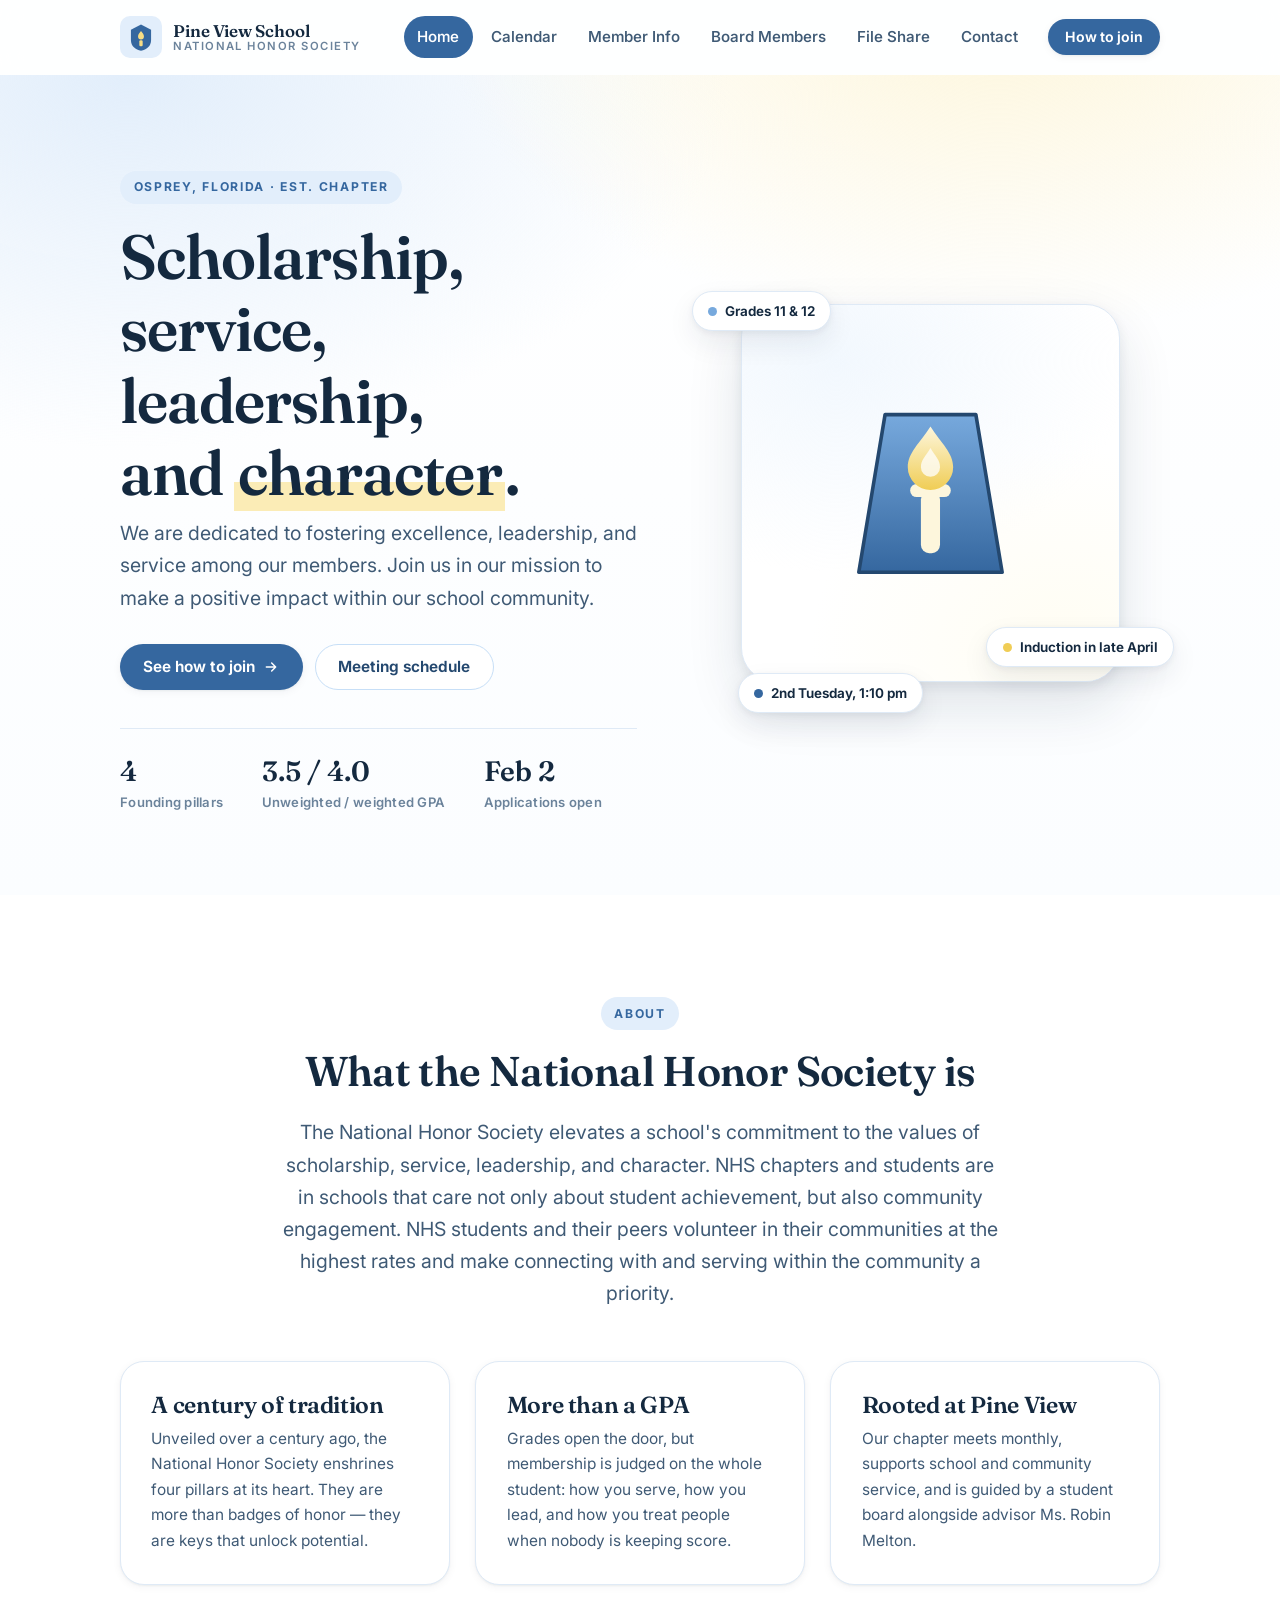
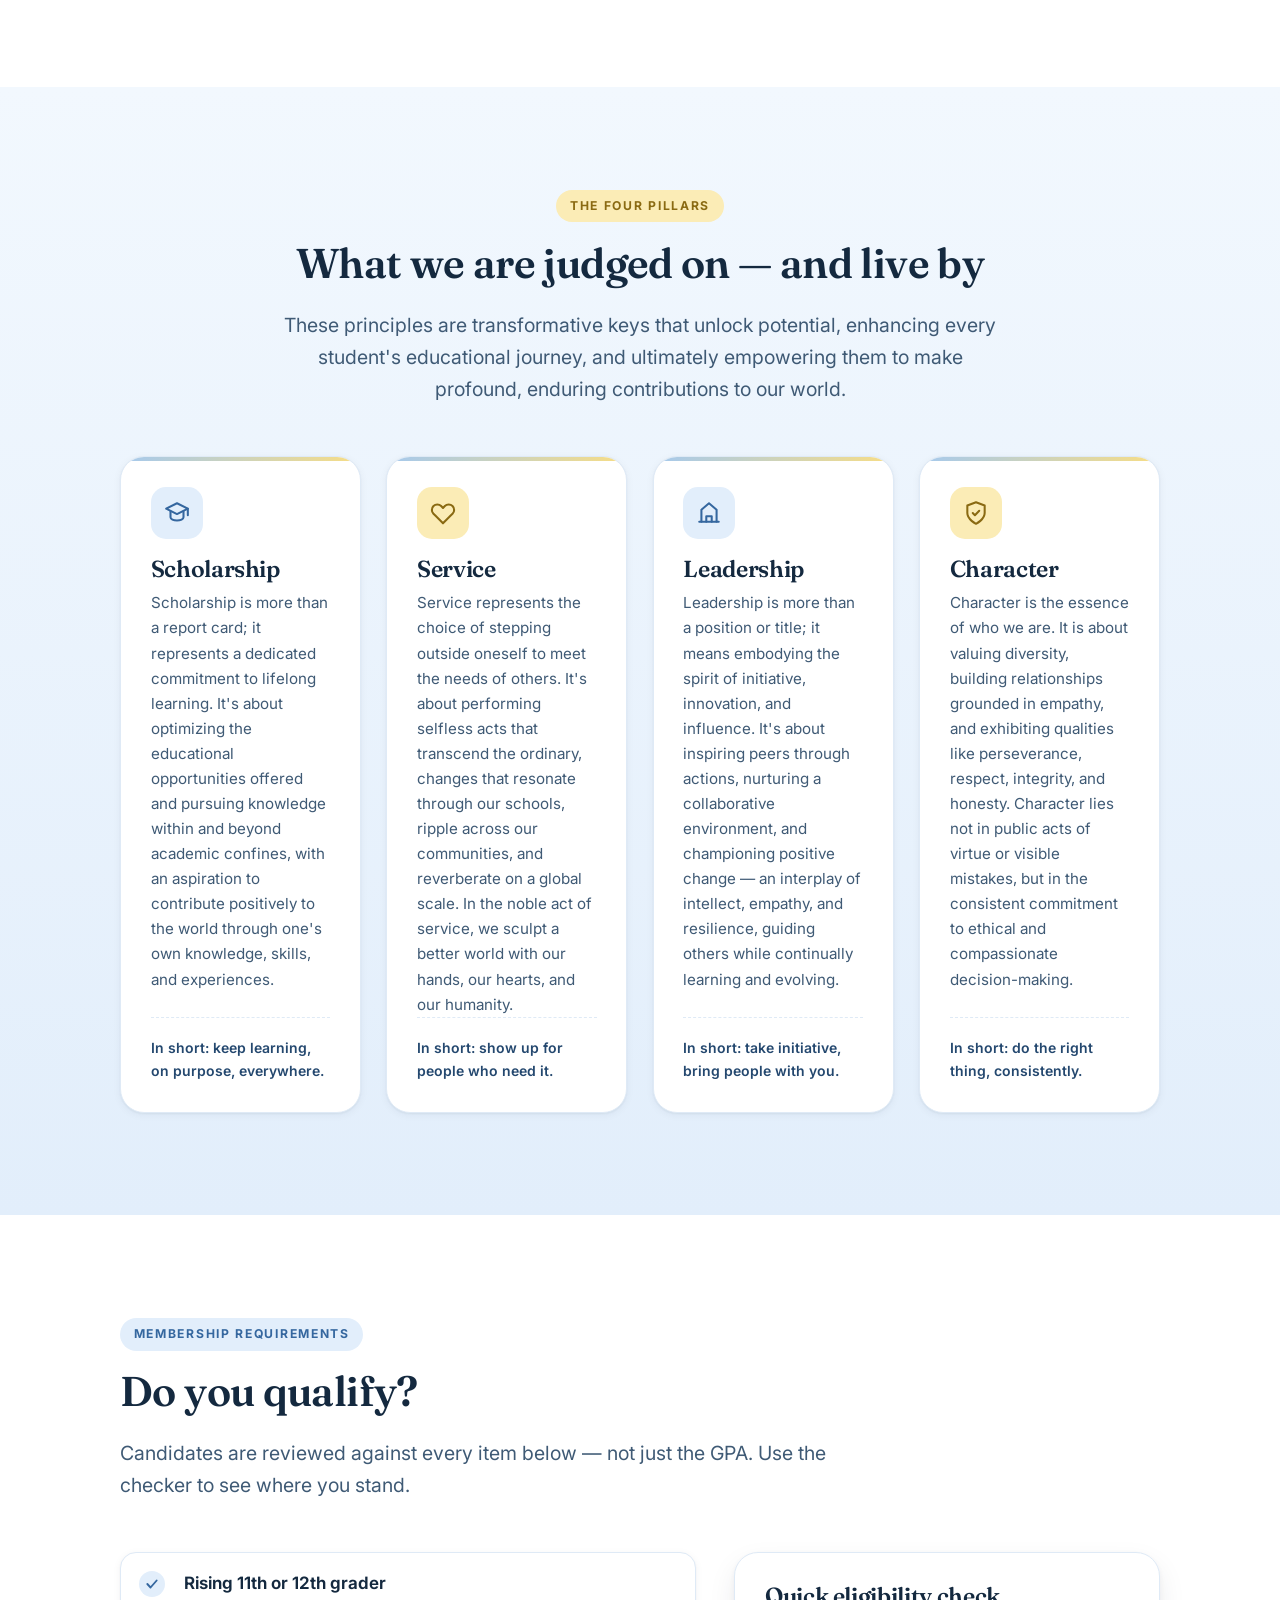
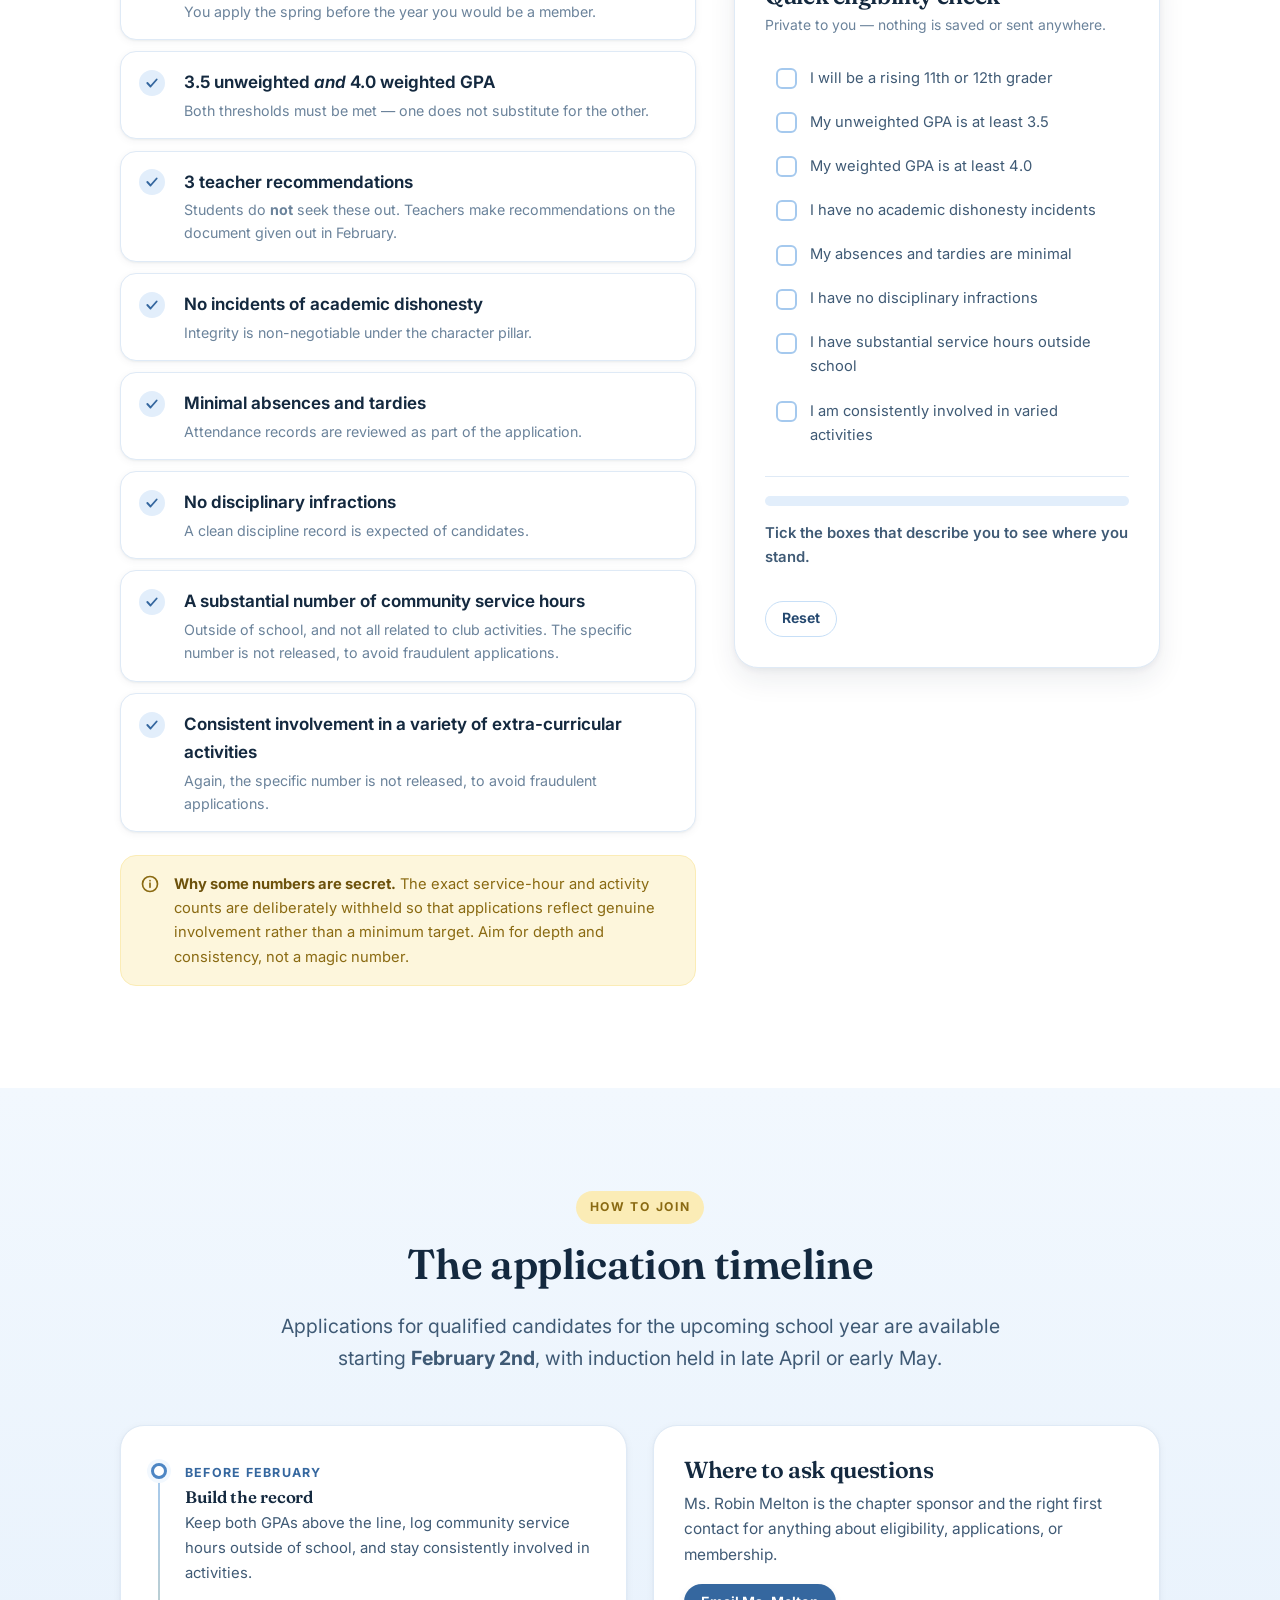
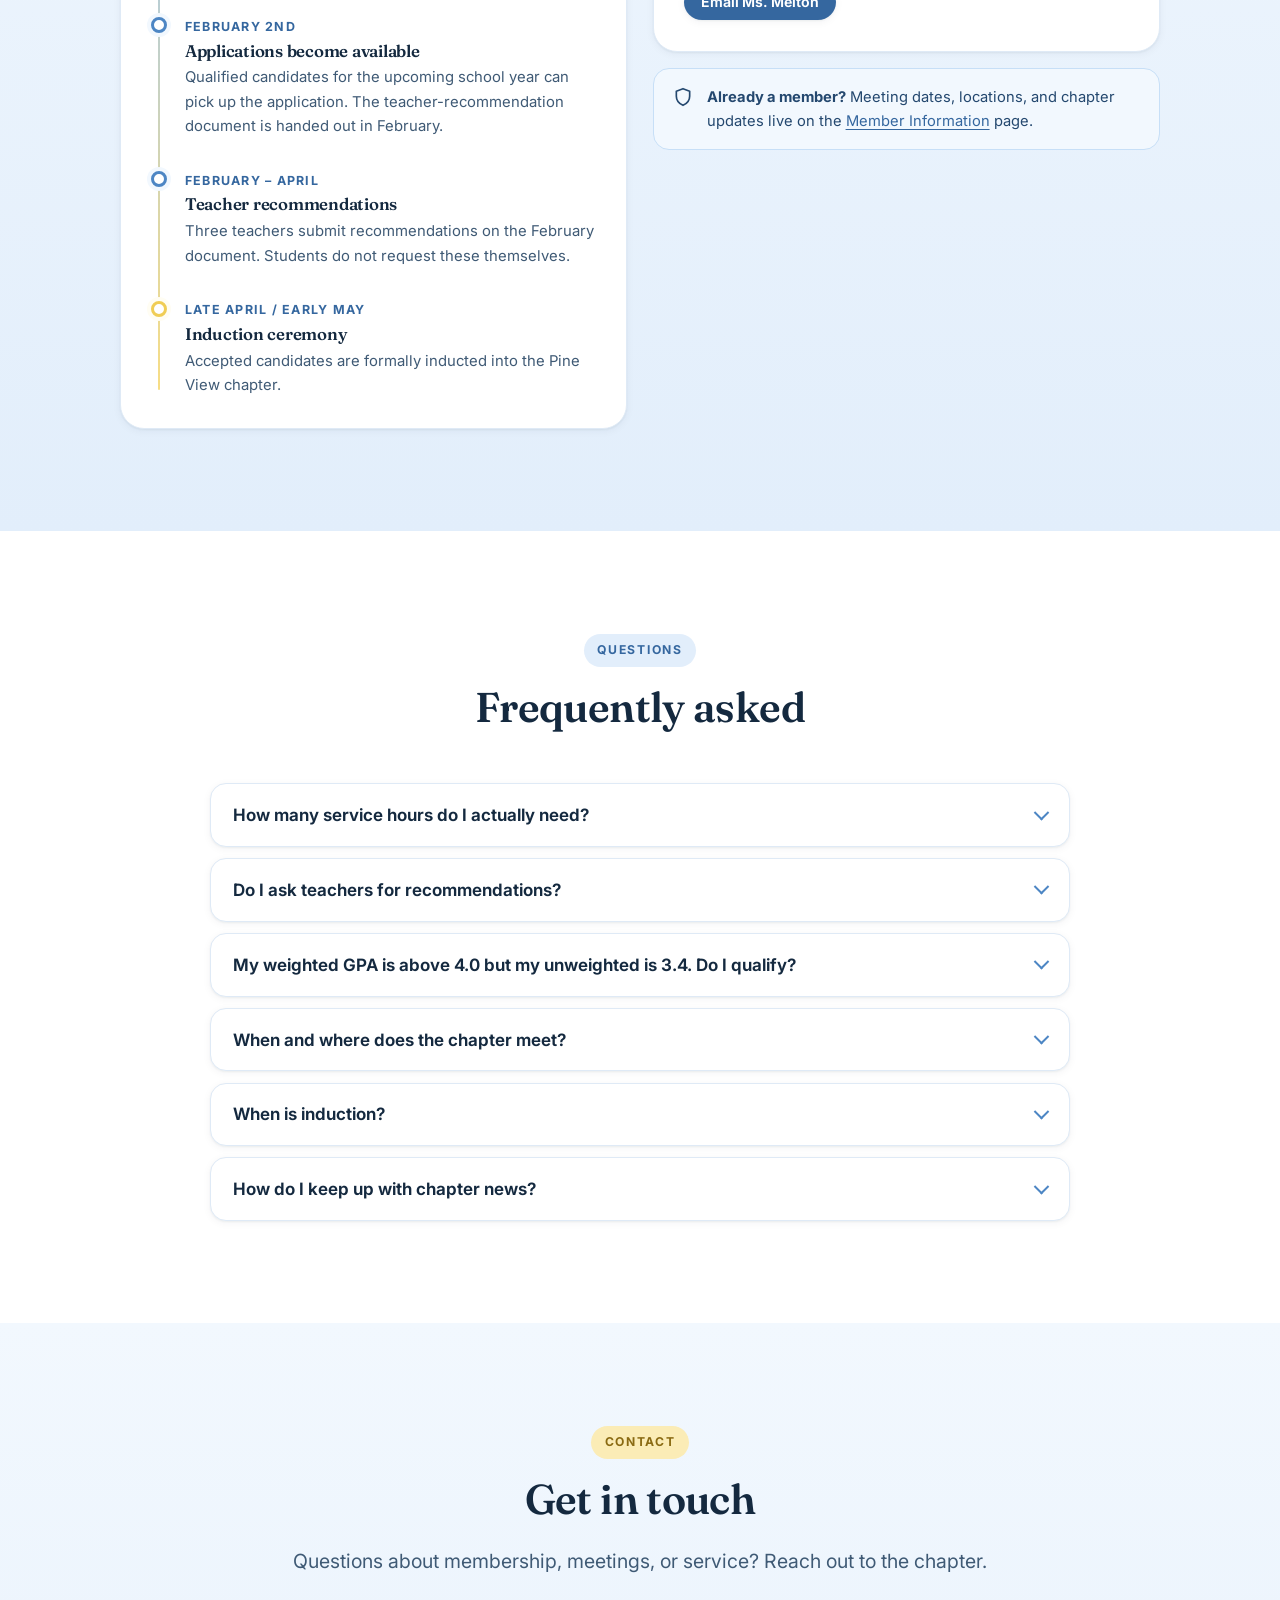
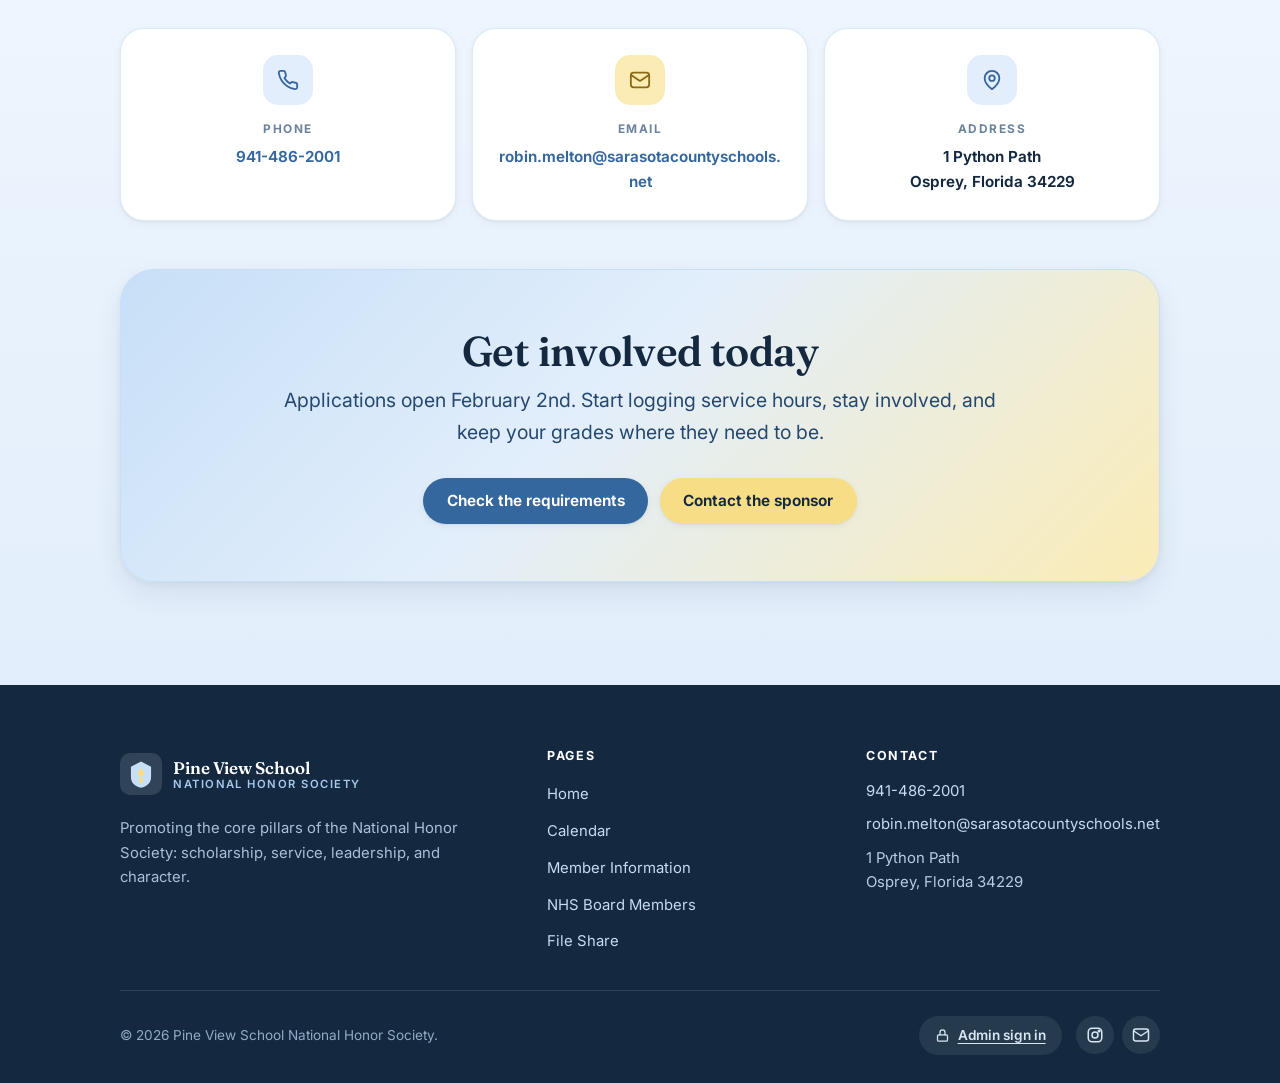
==== commit 0a4a453b: "Add an admin sign-in button to the footer of every public page Co-Authored-By: Claude Fable 5 <norep" ====
--- a/site/index.html
+++ b/site/index.html
@@ -588,13 +588,19 @@
 
     <div class="footer-bottom">
       <span>&copy; <span data-year>2026</span> Pine View School National Honor Society.</span>
-      <div class="social">
-        <a href="https://www.instagram.com/nhspineview/" target="_blank" rel="noopener" aria-label="Instagram: @nhspineview">
-          <svg viewBox="0 0 24 24" fill="none" stroke="currentColor" stroke-width="2" stroke-linecap="round" stroke-linejoin="round" aria-hidden="true"><rect x="3" y="3" width="18" height="18" rx="5"/><circle cx="12" cy="12" r="4"/><circle cx="17.5" cy="6.5" r="1"/></svg>
+      <div class="footer-actions">
+        <a class="admin-link" href="admin.html">
+          <svg viewBox="0 0 24 24" fill="none" stroke="currentColor" stroke-width="2" stroke-linecap="round" stroke-linejoin="round" aria-hidden="true"><rect x="4" y="11" width="16" height="10" rx="2"/><path d="M8 11V7a4 4 0 0 1 8 0v4"/></svg>
+          Admin sign in
         </a>
-        <a href="mailto:robin.melton@sarasotacountyschools.net" aria-label="Email the chapter sponsor">
-          <svg viewBox="0 0 24 24" fill="none" stroke="currentColor" stroke-width="2" stroke-linecap="round" stroke-linejoin="round" aria-hidden="true"><rect x="2" y="4" width="20" height="16" rx="3"/><path d="m3 7 9 6 9-6"/></svg>
-        </a>
+        <div class="social">
+          <a href="https://www.instagram.com/nhspineview/" target="_blank" rel="noopener" aria-label="Instagram: @nhspineview">
+            <svg viewBox="0 0 24 24" fill="none" stroke="currentColor" stroke-width="2" stroke-linecap="round" stroke-linejoin="round" aria-hidden="true"><rect x="3" y="3" width="18" height="18" rx="5"/><circle cx="12" cy="12" r="4"/><circle cx="17.5" cy="6.5" r="1"/></svg>
+          </a>
+          <a href="mailto:robin.melton@sarasotacountyschools.net" aria-label="Email the chapter sponsor">
+            <svg viewBox="0 0 24 24" fill="none" stroke="currentColor" stroke-width="2" stroke-linecap="round" stroke-linejoin="round" aria-hidden="true"><rect x="2" y="4" width="20" height="16" rx="3"/><path d="m3 7 9 6 9-6"/></svg>
+          </a>
+        </div>
       </div>
     </div>
   </div>
--- a/site/assets/css/style.css
+++ b/site/assets/css/style.css
@@ -1087,6 +1087,17 @@
 .social a:hover { background: var(--yellow-300); color: var(--blue-900); transform: translateY(-2px); }
 .social svg { width: 18px; height: 18px; }
 
+.footer-actions { display: flex; align-items: center; gap: .9rem; }
+.admin-link {
+  display: inline-flex; align-items: center; gap: .45rem;
+  padding: .5rem 1rem; border-radius: 999px;
+  background: rgba(255, 255, 255, .08);
+  color: #d7e7f5; font-size: .85rem; font-weight: 600;
+  transition: background .2s var(--ease), color .2s var(--ease), transform .2s var(--ease);
+}
+.admin-link:hover { background: var(--yellow-300); color: var(--blue-900); transform: translateY(-2px); }
+.admin-link svg { width: 15px; height: 15px; }
+
 /* --------------------------------------------------------------------------
    Reveal-on-scroll
    -------------------------------------------------------------------------- */
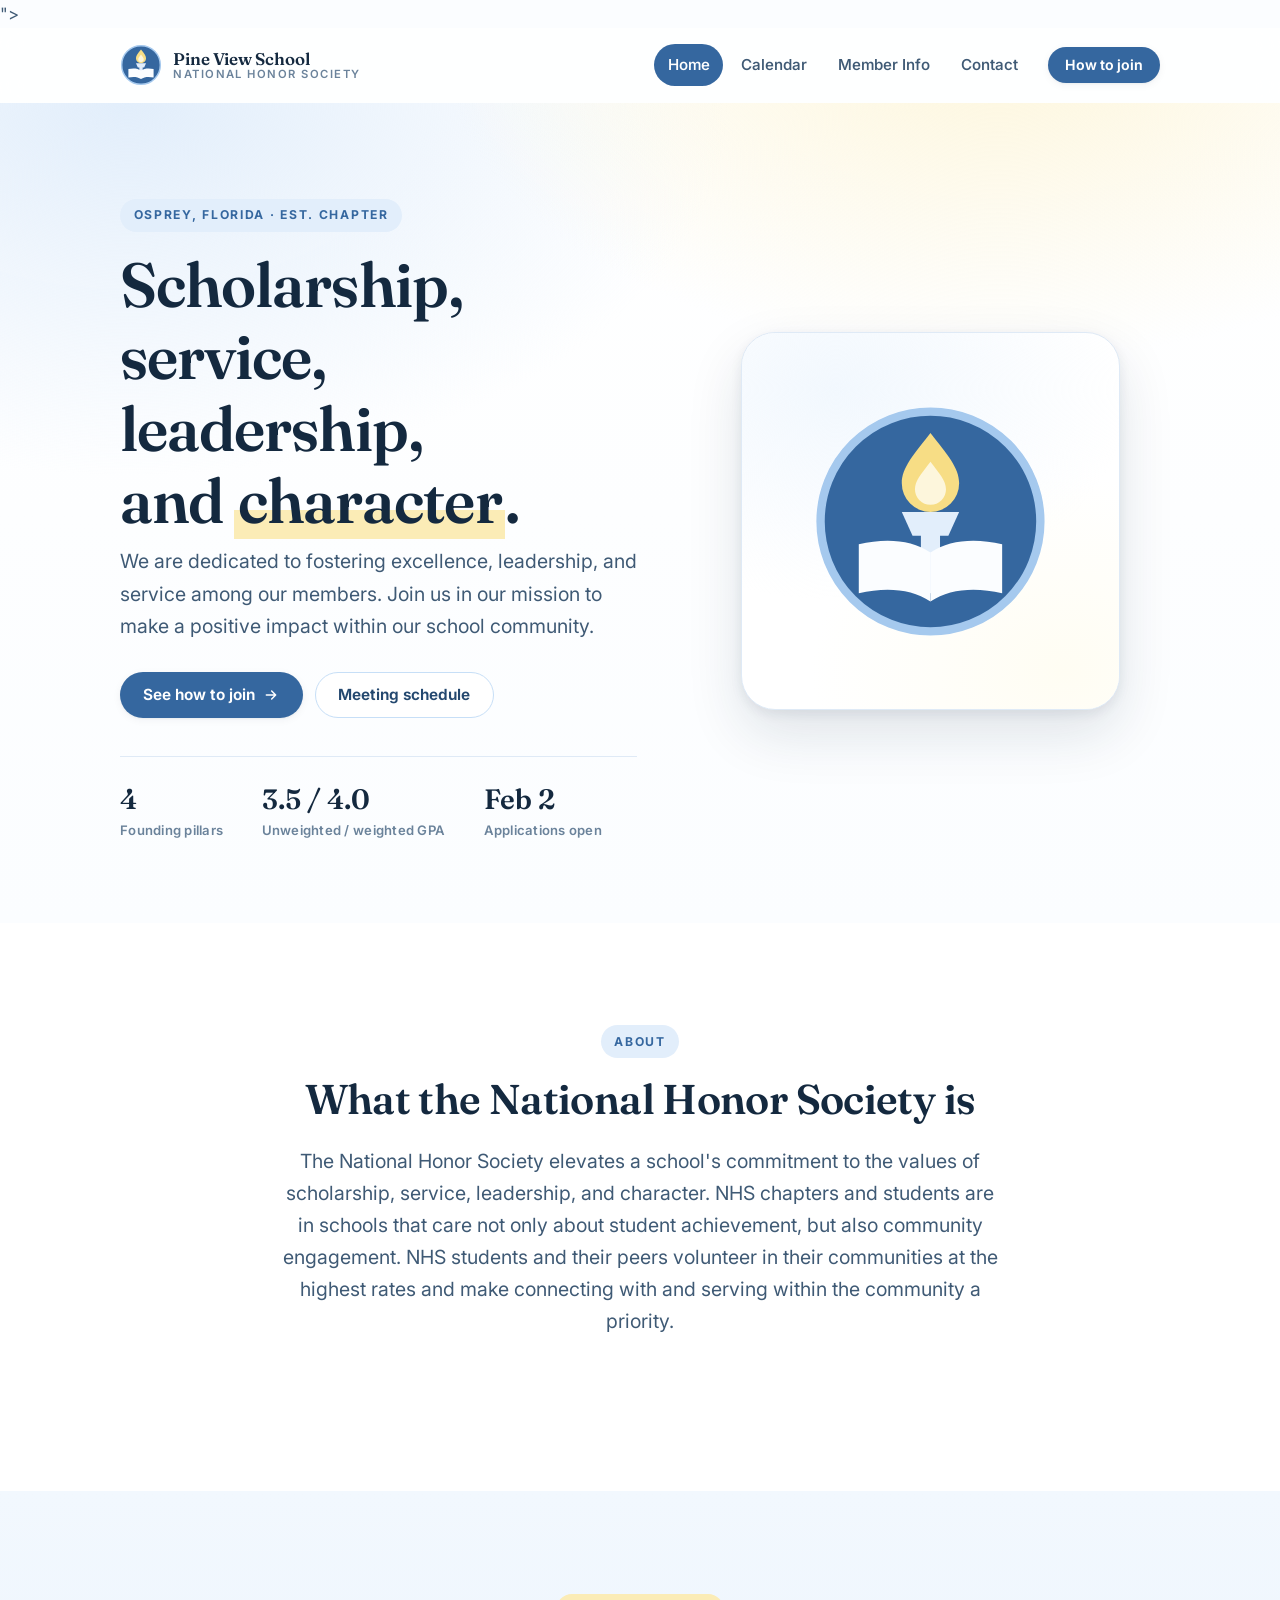
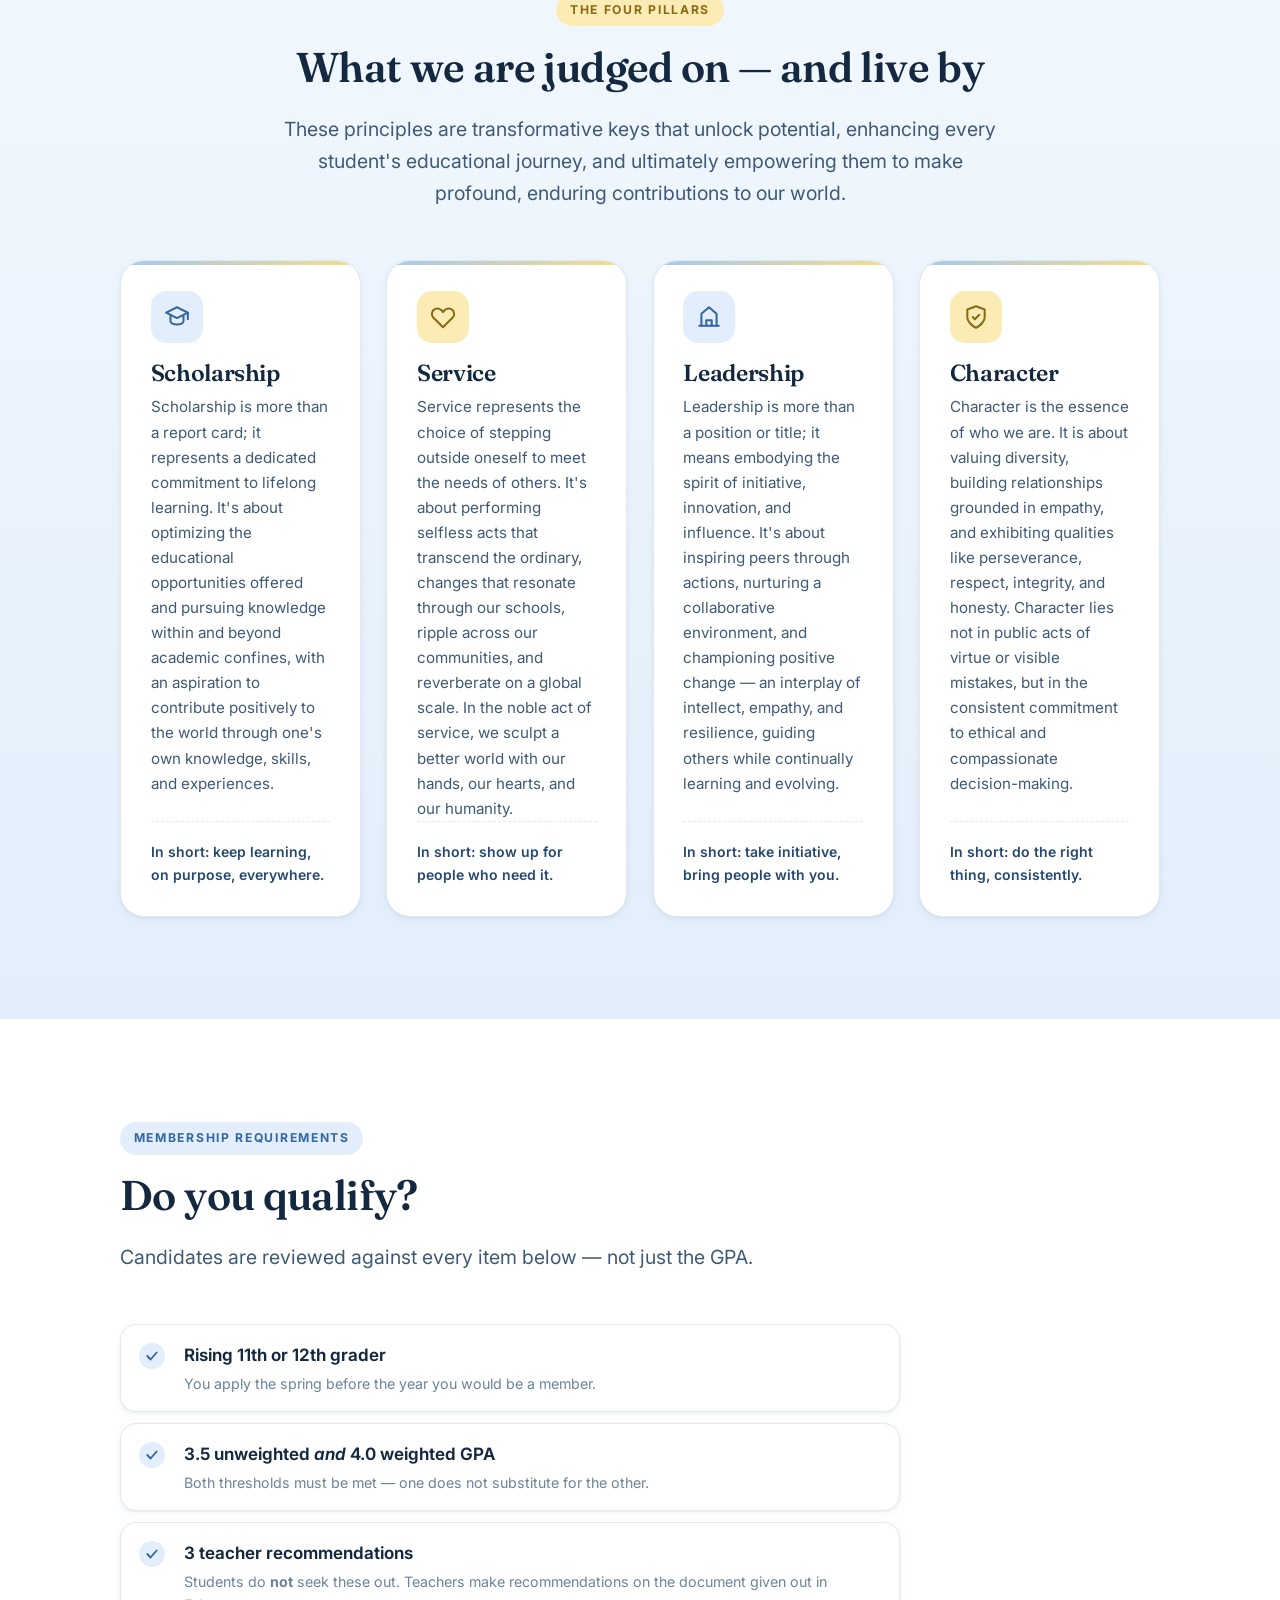
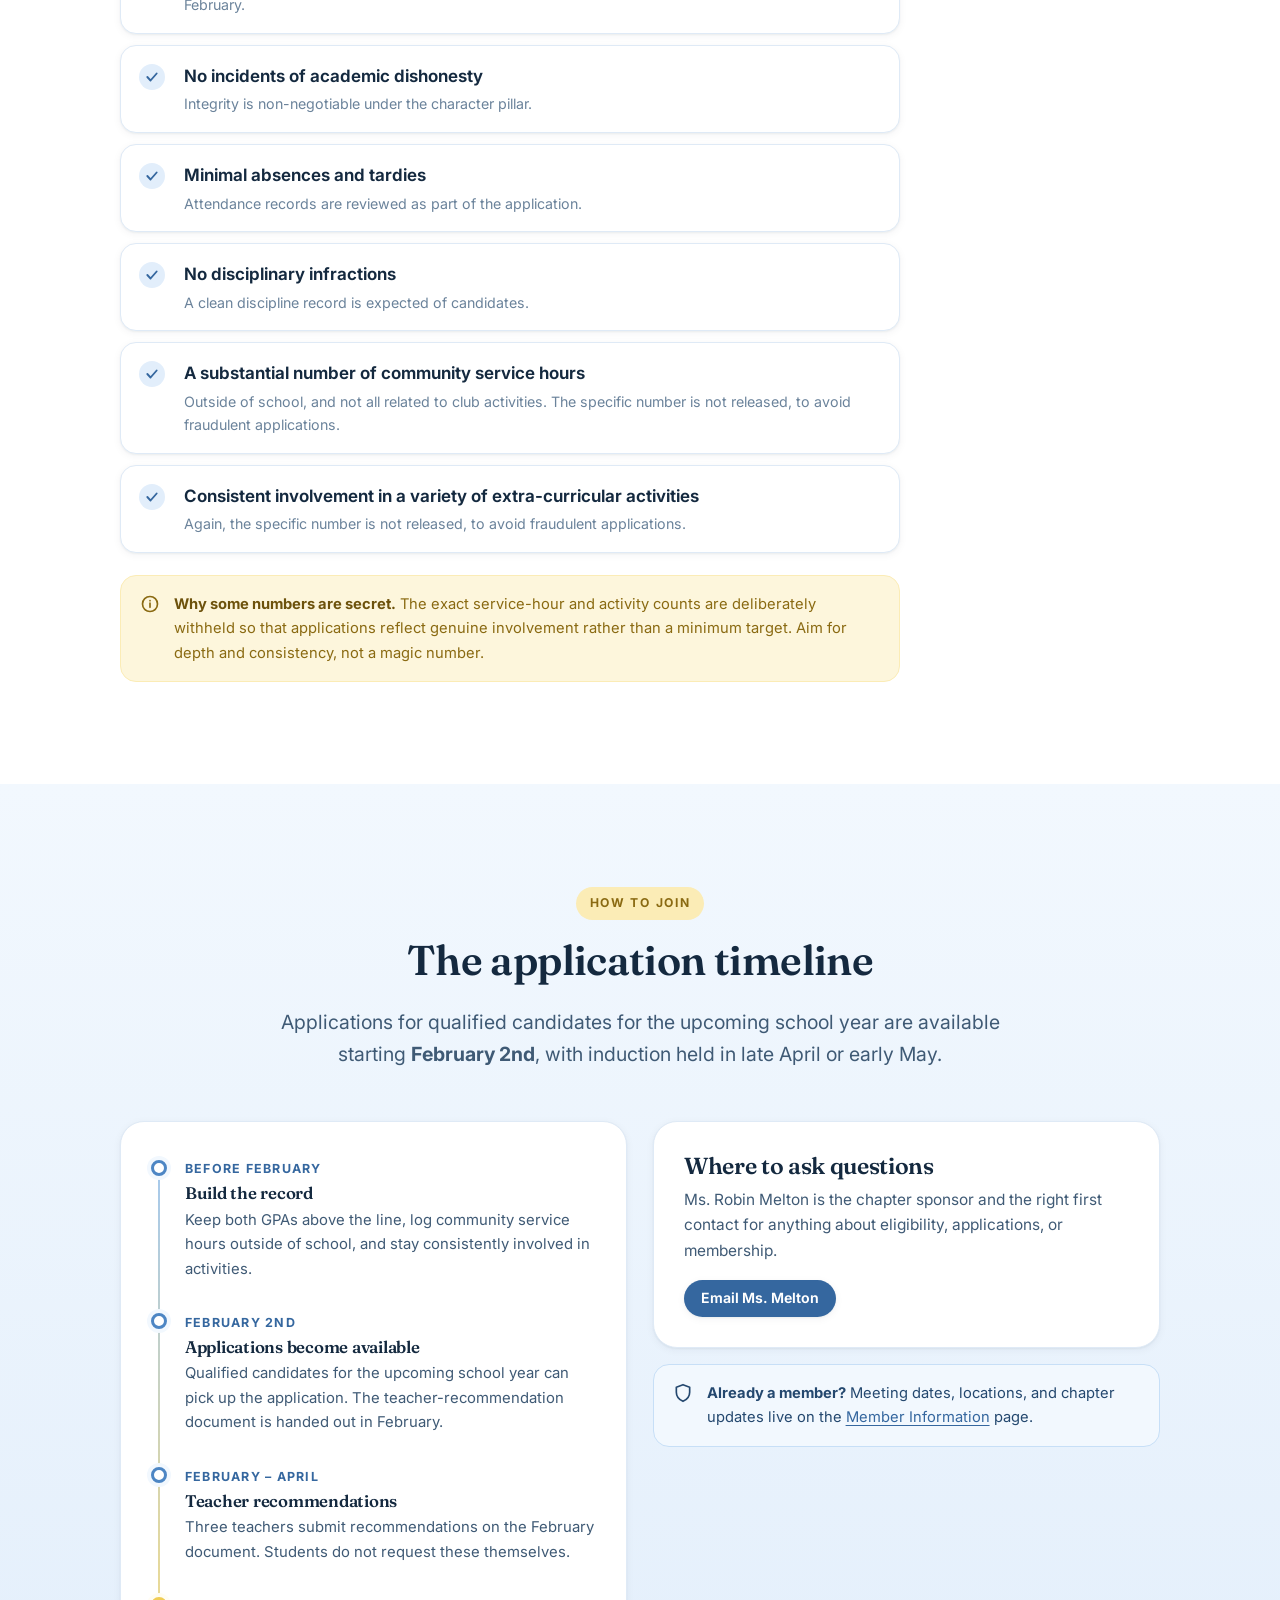
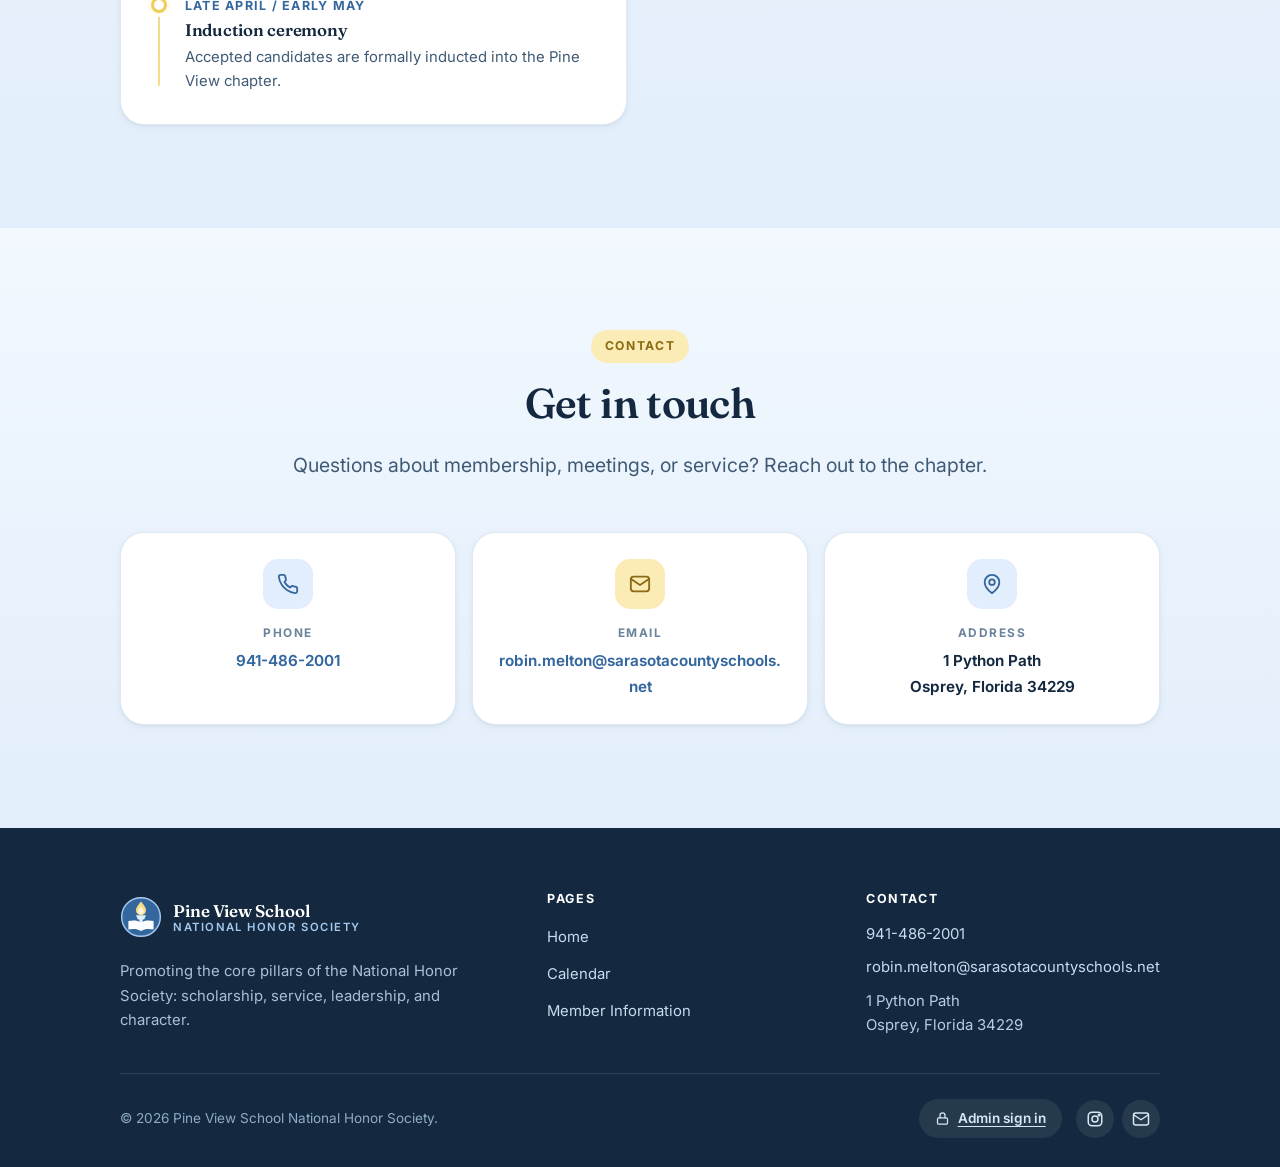
==== commit abf3cc86: "Simplify the site to three pages and adopt a modernized school-seal logo - pages are now Home, Calen" ====
--- a/site/index.html
+++ b/site/index.html
@@ -11,7 +11,7 @@
 <link rel="stylesheet" href="assets/css/style.css">
 <script>document.documentElement.className += " js";</script>
 
-<link rel="icon" href="data:image/svg+xml,<svg xmlns='http://www.w3.org/2000/svg' viewBox='0 0 100 100'><rect width='100' height='100' rx='22' fill='%2335679f'/><path d='M50 22 L72 34 v22 c0 14-10 21-22 24-12-3-22-10-22-24V34z' fill='%23f7dd85'/></svg>">
+<link rel="icon" href="data:image/svg+xml,<svg xmlns='http://www.w3.org/2000/svg' viewBox='0 0 100 100'><circle cx='50' cy='50' r='48' fill='%2335679f'/><path d='M50 13c-7 9-12 14.5-12 21a12 12 0 0 0 24 0c0-6.5-5-12-12-21z' fill='%23f7dd85'/><path d='M38 46h24l-4.5 10h-15z' fill='%23e2eefb'/><path d='M50 63c-8-5.5-19-6-30-3.5v20.5c11-2.5 22-2 30 3.5z M50 63c8-5.5 19-6 30-3.5v20.5c-11-2.5-22-2-30 3.5z' fill='%23fbfdff'/></svg>"><rect width='100' height='100' rx='22' fill='%2335679f'/><path d='M50 22 L72 34 v22 c0 14-10 21-22 24-12-3-22-10-22-24V34z' fill='%23f7dd85'/></svg>">
 </head>
 <body>
 
@@ -22,10 +22,14 @@
     <nav class="nav" aria-label="Main">
       <a class="brand" href="index.html">
         <svg class="mark" viewBox="0 0 100 100" aria-hidden="true">
-          <rect width="100" height="100" rx="24" fill="#e2eefb"/>
-          <path d="M50 20 L74 33 v24c0 15-11 23-24 26-13-3-24-11-24-26V33z" fill="#35679f"/>
-          <path d="M50 36c-4 5-7 8-7 13a7 7 0 0 0 14 0c0-5-3-8-7-13z" fill="#f7dd85"/>
-          <rect x="46" y="58" width="8" height="14" rx="3" fill="#f7dd85"/>
+          <circle cx="50" cy="50" r="46" fill="#35679f"/>
+          <circle cx="50" cy="50" r="46" fill="none" stroke="#a5c9ee" stroke-width="3.5"/>
+          <rect x="46" y="50" width="8" height="30" rx="4" fill="#e2eefb"/>
+          <path d="M50 13c-7 9-12 14.5-12 21a12 12 0 0 0 24 0c0-6.5-5-12-12-21z" fill="#f7dd85"/>
+          <path d="M50 25c-3.8 5-6.5 8-6.5 11.5a6.5 6.5 0 0 0 13 0c0-3.5-2.7-6.5-6.5-11.5z" fill="#fdf6dc"/>
+          <path d="M38 46h24l-4.5 10h-15z" fill="#e2eefb"/>
+          <path d="M50 63c-8-5.5-19-6-30-3.5v20.5c11-2.5 22-2 30 3.5z" fill="#fbfdff"/>
+          <path d="M50 63c8-5.5 19-6 30-3.5v20.5c-11-2.5-22-2-30 3.5z" fill="#fbfdff"/>
         </svg>
         <span class="brand-text">
           <span class="b1">Pine View School</span>
@@ -43,8 +47,6 @@
           <li><a href="index.html" aria-current="page">Home</a></li>
           <li><a href="calendar.html">Calendar</a></li>
           <li><a href="member-information.html">Member Info</a></li>
-          <li><a href="board.html">Board Members</a></li>
-          <li><a href="file-share.html">File Share</a></li>
           <li><a href="index.html#contact">Contact</a></li>
         </ul>
         <div class="nav-cta">
@@ -95,30 +97,17 @@
 
         <div class="hero-art">
           <div class="emblem-card">
-            <svg viewBox="0 0 200 200" role="img" aria-label="NHS keystone and torch emblem">
-              <defs>
-                <linearGradient id="key" x1="0" y1="0" x2="0" y2="1">
-                  <stop offset="0%" stop-color="#77a9dd"/>
-                  <stop offset="100%" stop-color="#35679f"/>
-                </linearGradient>
-                <linearGradient id="flame" x1="0" y1="0" x2="0" y2="1">
-                  <stop offset="0%" stop-color="#fdf6dc"/>
-                  <stop offset="100%" stop-color="#f0cd55"/>
-                </linearGradient>
-              </defs>
-              <!-- keystone -->
-              <path d="M62 34h76l22 132H40z" fill="url(#key)"/>
-              <path d="M62 34h76l22 132H40z" fill="none" stroke="#24486f" stroke-width="3" stroke-linejoin="round"/>
-              <!-- torch -->
-              <rect x="92" y="98" width="16" height="52" rx="7" fill="#fdf6dc"/>
-              <rect x="83" y="92" width="34" height="11" rx="5.5" fill="#fdf6dc"/>
-              <path d="M100 44c-9 14-19 22-19 34a19 19 0 0 0 38 0c0-12-10-20-19-34z" fill="url(#flame)"/>
-              <path d="M100 62c-4 7-8 10-8 16a8 8 0 0 0 16 0c0-6-4-9-8-16z" fill="#fff" opacity=".75"/>
+            <svg viewBox="0 0 100 100" role="img" aria-label="Pine View School emblem: a torch and open book">
+              <circle cx="50" cy="50" r="46" fill="#35679f"/>
+              <circle cx="50" cy="50" r="46" fill="none" stroke="#a5c9ee" stroke-width="3.5"/>
+              <rect x="46" y="50" width="8" height="30" rx="4" fill="#e2eefb"/>
+              <path d="M50 13c-7 9-12 14.5-12 21a12 12 0 0 0 24 0c0-6.5-5-12-12-21z" fill="#f7dd85"/>
+              <path d="M50 25c-3.8 5-6.5 8-6.5 11.5a6.5 6.5 0 0 0 13 0c0-3.5-2.7-6.5-6.5-11.5z" fill="#fdf6dc"/>
+              <path d="M38 46h24l-4.5 10h-15z" fill="#e2eefb"/>
+              <path d="M50 63c-8-5.5-19-6-30-3.5v20.5c11-2.5 22-2 30 3.5z" fill="#fbfdff"/>
+              <path d="M50 63c8-5.5 19-6 30-3.5v20.5c-11-2.5-22-2-30 3.5z" fill="#fbfdff"/>
             </svg>
           </div>
-          <span class="float-chip c1"><span class="dot"></span> Grades 11 &amp; 12</span>
-          <span class="float-chip c2"><span class="dot"></span> Induction in late April</span>
-          <span class="float-chip c3"><span class="dot"></span> 2nd Tuesday, 1:10 pm</span>
         </div>
       </div>
     </div>
@@ -139,29 +128,6 @@
         </p>
       </div>
 
-      <div class="grid g-3">
-        <article class="card lift reveal">
-          <h3>A century of tradition</h3>
-          <p>
-            Unveiled over a century ago, the National Honor Society enshrines four pillars at its
-            heart. They are more than badges of honor — they are keys that unlock potential.
-          </p>
-        </article>
-        <article class="card lift reveal">
-          <h3>More than a GPA</h3>
-          <p>
-            Grades open the door, but membership is judged on the whole student: how you serve,
-            how you lead, and how you treat people when nobody is keeping score.
-          </p>
-        </article>
-        <article class="card lift reveal">
-          <h3>Rooted at Pine View</h3>
-          <p>
-            Our chapter meets monthly, supports school and community service, and is guided by a
-            student board alongside advisor Ms. Robin Melton.
-          </p>
-        </article>
-      </div>
     </div>
   </section>
 
@@ -256,12 +222,11 @@
         <span class="eyebrow">Membership requirements</span>
         <h2>Do you qualify?</h2>
         <p class="lede">
-          Candidates are reviewed against every item below — not just the GPA. Use the checker to
-          see where you stand.
+          Candidates are reviewed against every item below — not just the GPA.
         </p>
       </div>
 
-      <div class="req-layout">
+      <div style="max-width: 780px;">
 
         <div>
           <ul class="checklist">
@@ -335,26 +300,6 @@
           </div>
         </div>
 
-        <!-- Eligibility checker -->
-        <aside class="checker reveal" data-checker aria-labelledby="checker-title">
-          <h3 id="checker-title">Quick eligibility check</h3>
-          <p class="hint">Private to you — nothing is saved or sent anywhere.</p>
-
-          <label class="check-item"><input type="checkbox"> I will be a rising 11th or 12th grader</label>
-          <label class="check-item"><input type="checkbox"> My unweighted GPA is at least 3.5</label>
-          <label class="check-item"><input type="checkbox"> My weighted GPA is at least 4.0</label>
-          <label class="check-item"><input type="checkbox"> I have no academic dishonesty incidents</label>
-          <label class="check-item"><input type="checkbox"> My absences and tardies are minimal</label>
-          <label class="check-item"><input type="checkbox"> I have no disciplinary infractions</label>
-          <label class="check-item"><input type="checkbox"> I have substantial service hours outside school</label>
-          <label class="check-item"><input type="checkbox"> I am consistently involved in varied activities</label>
-
-          <div class="checker-bar">
-            <div class="meter" role="presentation"><i></i></div>
-            <p class="checker-out" role="status" aria-live="polite"></p>
-            <button class="btn btn-ghost btn-sm" type="button" data-checker-reset style="margin-top:.9rem;">Reset</button>
-          </div>
-        </aside>
 
       </div>
     </div>
@@ -423,75 +368,6 @@
     </div>
   </section>
 
-  <!-- ================================================================= FAQ -->
-  <section class="section section-white" id="faq">
-    <div class="wrap">
-      <div class="section-head center reveal">
-        <span class="eyebrow">Questions</span>
-        <h2>Frequently asked</h2>
-      </div>
-
-      <div class="faq reveal">
-        <details>
-          <summary>How many service hours do I actually need?</summary>
-          <div class="a">
-            <p>
-              The specific number is not released. This is intentional — publishing a threshold
-              invites applications built to hit a minimum rather than reflecting real involvement.
-              What is stated: the hours must be <strong>substantial</strong>, earned
-              <strong>outside of school</strong>, and <strong>not all related to club activities</strong>.
-            </p>
-          </div>
-        </details>
-        <details>
-          <summary>Do I ask teachers for recommendations?</summary>
-          <div class="a">
-            <p>
-              No. Students do not seek these out. Teachers make recommendations on the document
-              given out in February. Three recommendations are required.
-            </p>
-          </div>
-        </details>
-        <details>
-          <summary>My weighted GPA is above 4.0 but my unweighted is 3.4. Do I qualify?</summary>
-          <div class="a">
-            <p>
-              Both minimums must be met: 3.5 unweighted <em>and</em> 4.0 weighted. One does not
-              compensate for the other. Contact Ms. Melton if you have questions about how your GPA
-              is calculated.
-            </p>
-          </div>
-        </details>
-        <details>
-          <summary>When and where does the chapter meet?</summary>
-          <div class="a">
-            <p>
-              Meetings are on the <strong>2nd Tuesday of the month at 1:10 pm</strong>, in the
-              Auditorium unless otherwise stated. The full dated schedule is on the
-              <a href="member-information.html">Member Information</a> page.
-            </p>
-          </div>
-        </details>
-        <details>
-          <summary>When is induction?</summary>
-          <div class="a">
-            <p>Induction is held in late April or early May, after applications open on February 2nd.</p>
-          </div>
-        </details>
-        <details>
-          <summary>How do I keep up with chapter news?</summary>
-          <div class="a">
-            <p>
-              Follow <a href="https://www.instagram.com/nhspineview/" target="_blank" rel="noopener">@nhspineview</a>
-              on Instagram and check Schoology. Members can also find documents on the
-              <a href="file-share.html">File Share</a> page.
-            </p>
-          </div>
-        </details>
-      </div>
-    </div>
-  </section>
-
   <!-- ============================================================= CONTACT -->
   <section class="section section-blue" id="contact">
     <div class="wrap">
@@ -527,17 +403,6 @@
         </div>
       </div>
 
-      <div class="cta-band reveal" style="margin-top: clamp(2rem, 4vw, 3rem);">
-        <h2>Get involved today</h2>
-        <p class="lede">
-          Applications open February 2nd. Start logging service hours, stay involved, and keep your
-          grades where they need to be.
-        </p>
-        <div class="row">
-          <a class="btn btn-primary" href="#requirements">Check the requirements</a>
-          <a class="btn btn-accent" href="mailto:robin.melton@sarasotacountyschools.net">Contact the sponsor</a>
-        </div>
-      </div>
     </div>
   </section>
 
@@ -549,10 +414,14 @@
       <div>
         <a class="brand" href="index.html">
           <svg class="mark" viewBox="0 0 100 100" aria-hidden="true">
-            <rect width="100" height="100" rx="24" fill="rgba(255,255,255,.12)"/>
-            <path d="M50 20 L74 33 v24c0 15-11 23-24 26-13-3-24-11-24-26V33z" fill="#c7dff7"/>
-            <path d="M50 36c-4 5-7 8-7 13a7 7 0 0 0 14 0c0-5-3-8-7-13z" fill="#f7dd85"/>
-            <rect x="46" y="58" width="8" height="14" rx="3" fill="#f7dd85"/>
+            <circle cx="50" cy="50" r="46" fill="#35679f"/>
+            <circle cx="50" cy="50" r="46" fill="none" stroke="#a5c9ee" stroke-width="3.5"/>
+            <rect x="46" y="50" width="8" height="30" rx="4" fill="#e2eefb"/>
+            <path d="M50 13c-7 9-12 14.5-12 21a12 12 0 0 0 24 0c0-6.5-5-12-12-21z" fill="#f7dd85"/>
+            <path d="M50 25c-3.8 5-6.5 8-6.5 11.5a6.5 6.5 0 0 0 13 0c0-3.5-2.7-6.5-6.5-11.5z" fill="#fdf6dc"/>
+            <path d="M38 46h24l-4.5 10h-15z" fill="#e2eefb"/>
+            <path d="M50 63c-8-5.5-19-6-30-3.5v20.5c11-2.5 22-2 30 3.5z" fill="#fbfdff"/>
+            <path d="M50 63c8-5.5 19-6 30-3.5v20.5c-11-2.5-22-2-30 3.5z" fill="#fbfdff"/>
           </svg>
           <span class="brand-text">
             <span class="b1">Pine View School</span>
@@ -571,8 +440,6 @@
           <li><a href="index.html">Home</a></li>
           <li><a href="calendar.html">Calendar</a></li>
           <li><a href="member-information.html">Member Information</a></li>
-          <li><a href="board.html">NHS Board Members</a></li>
-          <li><a href="file-share.html">File Share</a></li>
         </ul>
       </div>
 
--- a/site/assets/css/style.css
+++ b/site/assets/css/style.css
@@ -497,39 +497,6 @@
 }
 .emblem-card svg { position: relative; width: 78%; height: auto; }
 
-.float-chip {
-  position: absolute;
-  display: inline-flex;
-  align-items: center;
-  gap: .5rem;
-  background: var(--white);
-  border: 1px solid var(--line);
-  box-shadow: var(--sh-2);
-  border-radius: var(--r-pill);
-  padding: .5rem .95rem;
-  font-size: .84rem;
-  font-weight: 650;
-  color: var(--ink);
-  animation: bob 6s ease-in-out infinite;
-}
-.float-chip .dot {
-  width: 9px; height: 9px; border-radius: 50%;
-  background: var(--blue-400);
-}
-.float-chip.c1 { top: 6%; left: -2%; }
-.float-chip.c2 { bottom: 12%; right: -3%; animation-delay: -2s; }
-.float-chip.c2 .dot { background: var(--yellow-400); }
-.float-chip.c3 { bottom: 2%; left: 8%; animation-delay: -4s; }
-.float-chip.c3 .dot { background: var(--blue-600); }
-
-@keyframes bob {
-  0%, 100% { transform: translateY(0); }
-  50% { transform: translateY(-9px); }
-}
-@media (max-width: 520px) {
-  .float-chip.c1, .float-chip.c2, .float-chip.c3 { display: none; }
-}
-
 /* Compact page hero for interior pages */
 .page-hero {
   padding: clamp(2.8rem, 6vw, 4.4rem) 0 clamp(2.2rem, 4vw, 3rem);
@@ -599,16 +566,8 @@
 }
 
 /* --------------------------------------------------------------------------
-   Requirements checklist + eligibility tool
-   -------------------------------------------------------------------------- */
-
-.req-layout {
-  display: grid;
-  grid-template-columns: 1.15fr .85fr;
-  gap: clamp(1.4rem, 3vw, 2.6rem);
-  align-items: start;
-}
-@media (max-width: 940px) { .req-layout { grid-template-columns: minmax(0, 1fr); } }
+   Requirements checklist
+   -------------------------------------------------------------------------- */
 
 .checklist { list-style: none; margin: 0; padding: 0; display: grid; gap: .7rem; }
 .checklist li {
@@ -656,85 +615,6 @@
   color: var(--blue-700);
 }
 .note.is-blue strong { color: var(--blue-700); }
-
-/* Eligibility checker */
-.checker {
-  background: var(--white);
-  border: 1px solid var(--line);
-  border-radius: var(--r-lg);
-  box-shadow: var(--sh-2);
-  padding: clamp(1.35rem, 2.6vw, 1.85rem);
-  position: sticky;
-  top: 100px;
-}
-@media (max-width: 940px) { .checker { position: static; } }
-
-.checker h3 { margin-bottom: .3rem; }
-.checker .hint { font-size: .87rem; color: var(--ink-mute); margin-bottom: 1.15rem; }
-
-.check-item {
-  display: flex;
-  gap: .8rem;
-  align-items: flex-start;
-  padding: .62rem .7rem;
-  border-radius: var(--r-sm);
-  cursor: pointer;
-  transition: background .16s var(--ease);
-  font-size: .92rem;
-}
-.check-item:hover { background: var(--blue-050); }
-.check-item input {
-  appearance: none;
-  -webkit-appearance: none;
-  flex: none;
-  width: 21px; height: 21px;
-  margin: .16rem 0 0;
-  border: 2px solid var(--blue-300);
-  border-radius: 6px;
-  background: var(--white);
-  cursor: pointer;
-  display: grid;
-  place-content: center;
-  transition: background .16s var(--ease), border-color .16s var(--ease);
-}
-.check-item input::after {
-  content: "";
-  width: 10px; height: 6px;
-  border-left: 2.4px solid #fff;
-  border-bottom: 2.4px solid #fff;
-  transform: rotate(-45deg) scale(0);
-  transition: transform .16s var(--ease);
-  margin-top: -2px;
-}
-.check-item input:checked { background: var(--blue-600); border-color: var(--blue-600); }
-.check-item input:checked::after { transform: rotate(-45deg) scale(1); }
-
-.checker-bar {
-  margin-top: 1.2rem;
-  padding-top: 1.2rem;
-  border-top: 1px solid var(--line);
-}
-.meter {
-  height: 10px;
-  border-radius: var(--r-pill);
-  background: var(--blue-100);
-  overflow: hidden;
-}
-.meter i {
-  display: block;
-  height: 100%;
-  width: 0%;
-  border-radius: inherit;
-  background: linear-gradient(90deg, var(--blue-400), var(--yellow-300));
-  transition: width .45s var(--ease);
-}
-.checker-out {
-  margin-top: .9rem;
-  font-size: .93rem;
-  font-weight: 600;
-  color: var(--ink-soft);
-}
-.checker-out strong { color: var(--ink); }
 
 /* --------------------------------------------------------------------------
    Timeline
@@ -864,122 +744,17 @@
 }
 
 /* --------------------------------------------------------------------------
-   Board members
-   -------------------------------------------------------------------------- */
-
-.people { display: grid; gap: clamp(1rem, 2.2vw, 1.5rem); grid-template-columns: repeat(3, minmax(0, 1fr)); }
-@media (max-width: 900px) { .people { grid-template-columns: repeat(2, minmax(0, 1fr)); } }
-@media (max-width: 560px) { .people { grid-template-columns: minmax(0, 1fr); } }
-
-.person {
-  background: var(--white);
-  border: 1px solid var(--line);
-  border-radius: var(--r-lg);
-  padding: 1.7rem 1.5rem;
-  box-shadow: var(--sh-1);
-  text-align: center;
-  transition: transform .25s var(--ease), box-shadow .25s var(--ease), border-color .25s var(--ease);
-}
-.person:hover { transform: translateY(-5px); box-shadow: var(--sh-2); border-color: var(--blue-200); }
-
-.avatar {
-  width: 96px; height: 96px;
-  margin: 0 auto 1.05rem;
-  border-radius: 50%;
-  display: grid;
-  place-items: center;
-  font-family: var(--font-display);
-  font-size: 1.85rem;
-  font-weight: 600;
-  color: var(--blue-700);
-  background: linear-gradient(145deg, var(--blue-100), var(--blue-200));
-  border: 4px solid var(--white);
-  box-shadow: 0 0 0 1px var(--line), var(--sh-1);
-  letter-spacing: .01em;
-}
-.person.is-lead .avatar {
-  color: var(--yellow-700);
-  background: linear-gradient(145deg, var(--yellow-100), var(--yellow-300));
-}
-.person .name { font-family: var(--font-display); font-size: 1.22rem; font-weight: 600; color: var(--ink); }
-.person .role {
-  font-size: .82rem; font-weight: 700; letter-spacing: .07em; text-transform: uppercase;
-  color: var(--blue-600); margin-top: .3rem;
-}
-.person.is-lead .role { color: var(--yellow-700); }
-.person .blurb { font-size: .9rem; color: var(--ink-mute); margin-top: .8rem; }
-
-/* --------------------------------------------------------------------------
-   Files
-   -------------------------------------------------------------------------- */
-
-.file-row {
-  display: grid;
-  grid-template-columns: 48px 1fr auto;
-  gap: 1.1rem;
-  align-items: center;
-  background: var(--white);
-  border: 1px solid var(--line);
-  border-radius: var(--r-md);
-  padding: 1rem 1.2rem;
-  box-shadow: var(--sh-1);
-  transition: transform .2s var(--ease), box-shadow .2s var(--ease), border-color .2s var(--ease);
-}
-.file-row:hover { transform: translateY(-2px); box-shadow: var(--sh-2); border-color: var(--blue-200); }
-.file-row .ico {
-  width: 48px; height: 48px;
-  border-radius: 13px;
-  display: grid; place-items: center;
-  background: var(--blue-100); color: var(--blue-600);
-}
-.file-row .ico.pdf { background: var(--yellow-200); color: var(--yellow-700); }
-.file-row .ico svg { width: 22px; height: 22px; }
-.file-row .n { display: block; font-weight: 650; color: var(--ink); }
-.file-row .s { display: block; font-size: .87rem; color: var(--ink-mute); }
-@media (max-width: 560px) {
-  .file-row { grid-template-columns: 44px 1fr; }
-  .file-row > .pill { grid-column: 2; justify-self: start; }
-}
-
-/* --------------------------------------------------------------------------
-   FAQ accordion
-   -------------------------------------------------------------------------- */
-
-.faq { display: grid; gap: .7rem; max-width: 860px; margin-inline: auto; }
-.faq details {
-  background: var(--white);
-  border: 1px solid var(--line);
-  border-radius: var(--r-md);
-  box-shadow: var(--sh-1);
-  overflow: hidden;
-  transition: border-color .2s var(--ease), box-shadow .2s var(--ease);
-}
-.faq details[open] { border-color: var(--blue-200); box-shadow: var(--sh-2); }
-.faq summary {
-  list-style: none;
-  cursor: pointer;
-  padding: 1.05rem 1.35rem;
-  font-weight: 650;
-  color: var(--ink);
-  display: flex;
-  gap: 1rem;
-  align-items: center;
-  justify-content: space-between;
-}
-.faq summary::-webkit-details-marker { display: none; }
-.faq summary::after {
-  content: "";
-  flex: none;
-  width: 11px; height: 11px;
-  border-right: 2.2px solid var(--blue-500);
-  border-bottom: 2.2px solid var(--blue-500);
-  transform: rotate(45deg) translate(-2px, -2px);
-  transition: transform .25s var(--ease);
-}
-.faq details[open] summary::after { transform: rotate(-135deg) translate(-2px, -2px); }
-.faq summary:hover { background: var(--blue-050); }
-.faq .a { padding: 0 1.35rem 1.25rem; font-size: .95rem; }
-.faq .a p { margin-bottom: .7rem; }
+   Board list (member information page)
+   -------------------------------------------------------------------------- */
+
+.board-list { list-style: none; margin: .5rem 0 0; padding: 0; display: grid; gap: .55rem; }
+.board-list li {
+  display: flex; justify-content: space-between; align-items: baseline; gap: 1rem;
+  font-size: .93rem; border-bottom: 1px solid var(--line); padding-bottom: .55rem;
+}
+.board-list li:last-child { border-bottom: 0; padding-bottom: 0; }
+.board-list strong { color: var(--ink); font-weight: 650; }
+.board-list span { color: var(--ink-mute); font-size: .85rem; text-align: right; }
 
 /* --------------------------------------------------------------------------
    CTA band
@@ -1140,7 +915,7 @@
 .to-top svg { width: 18px; height: 18px; }
 
 @media print {
-  .site-header, .to-top, .hero-art, .cta-band, .checker { display: none !important; }
+  .site-header, .to-top, .hero-art, .cta-band { display: none !important; }
   body { background: #fff; }
-  .card, .meet, .person, .file-row { box-shadow: none; break-inside: avoid; }
-}
+  .card, .meet { box-shadow: none; break-inside: avoid; }
+}
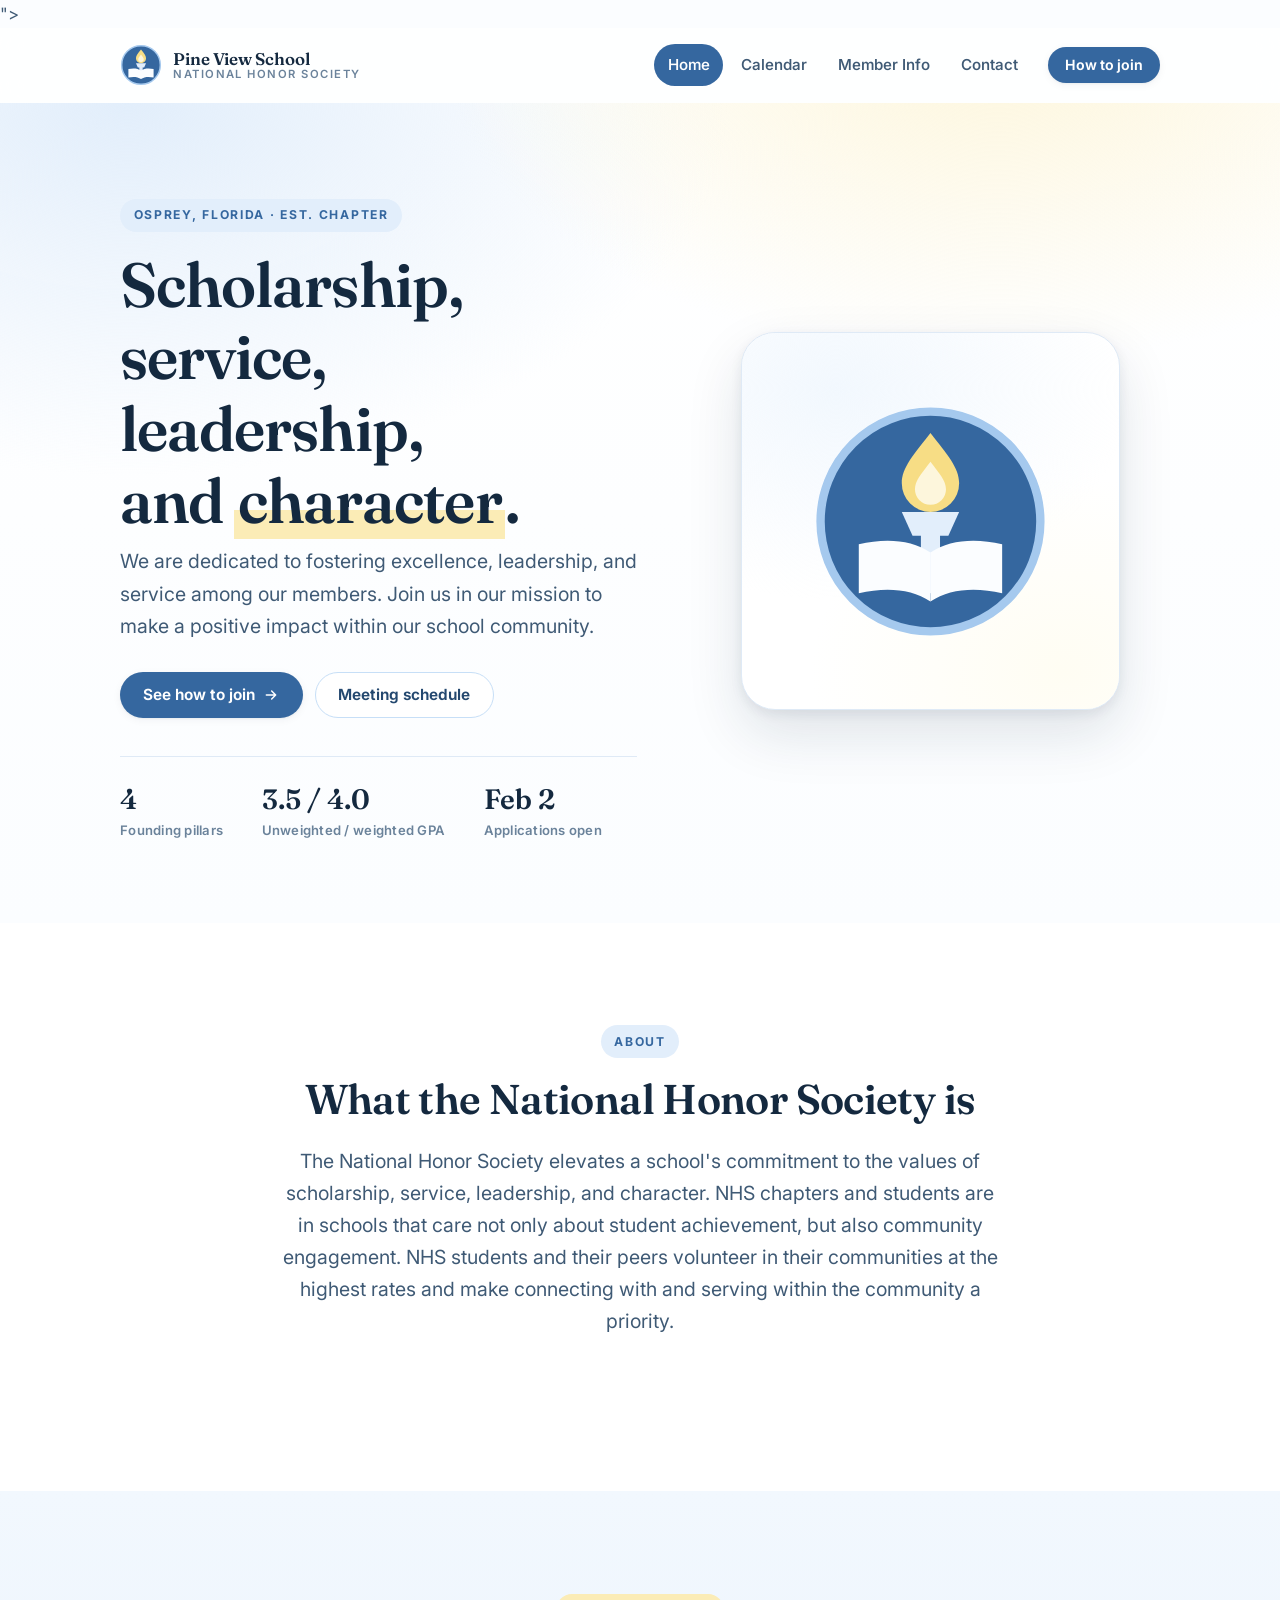
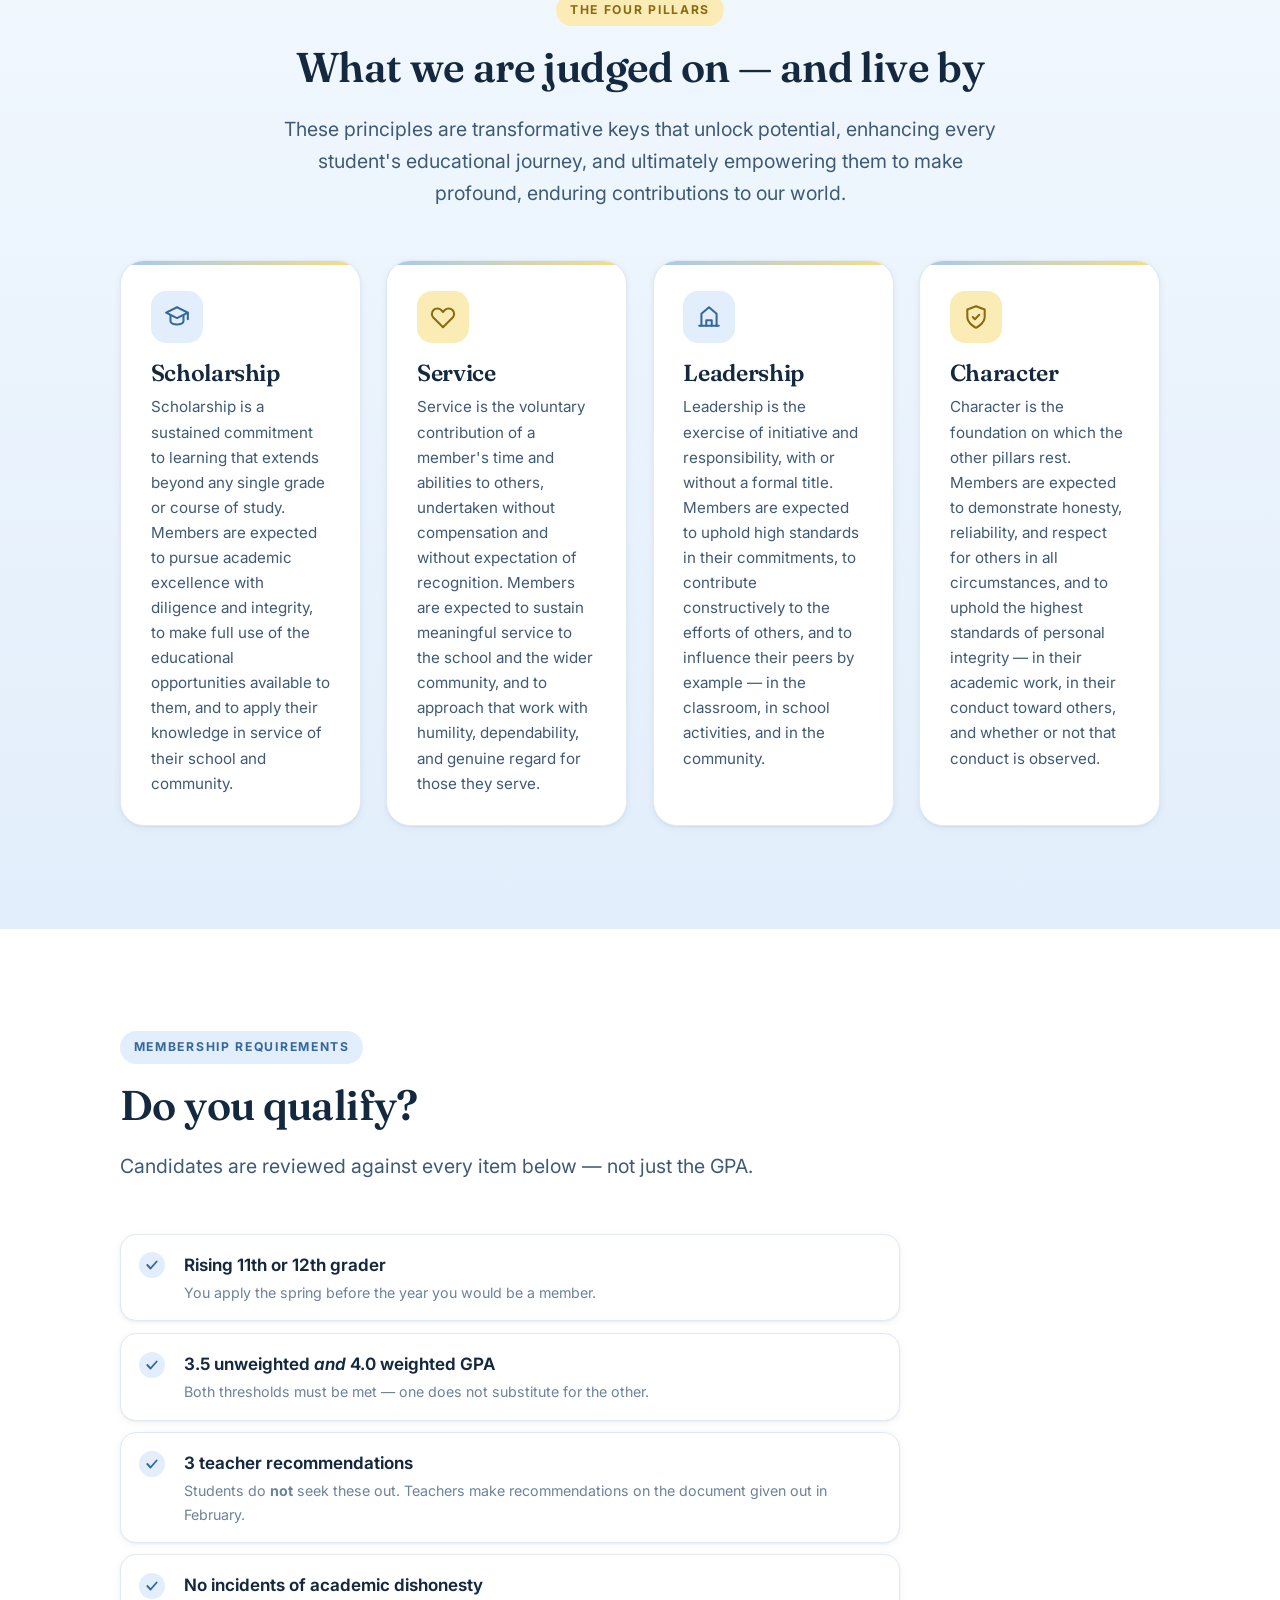
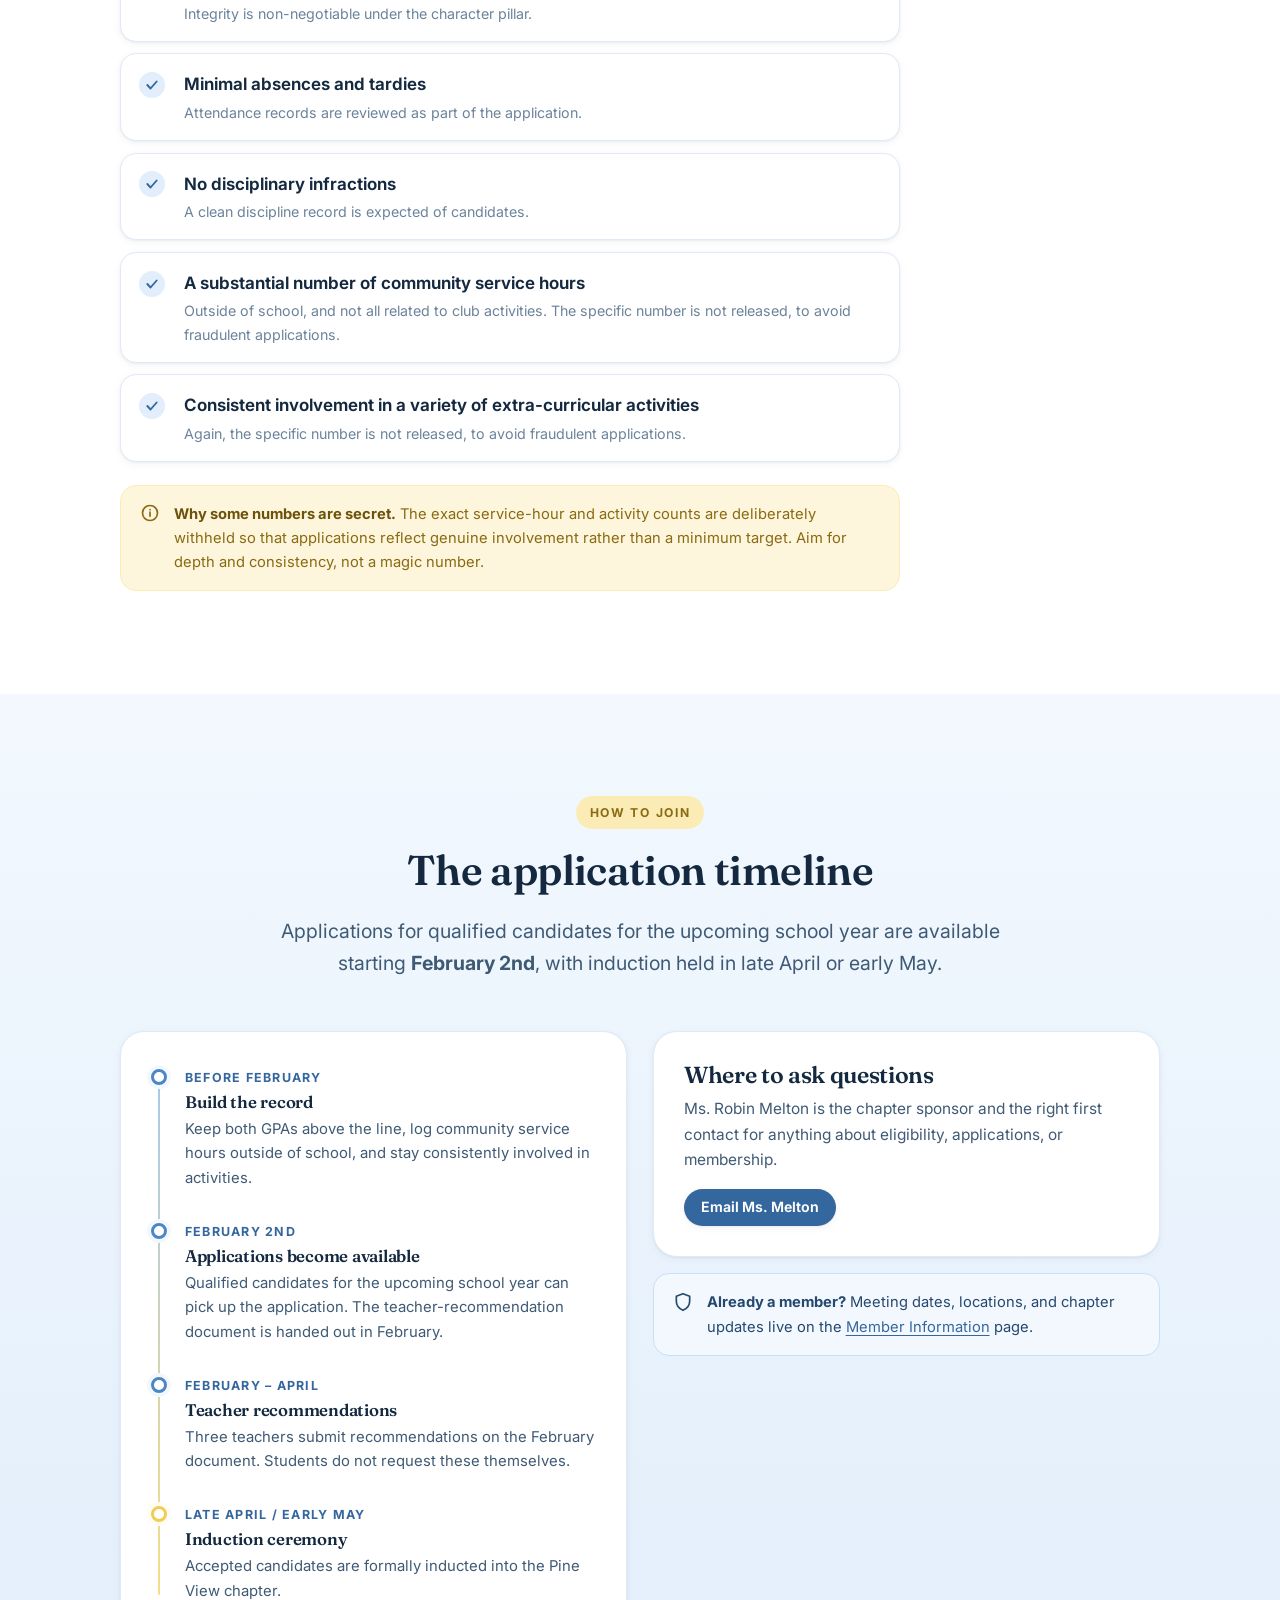
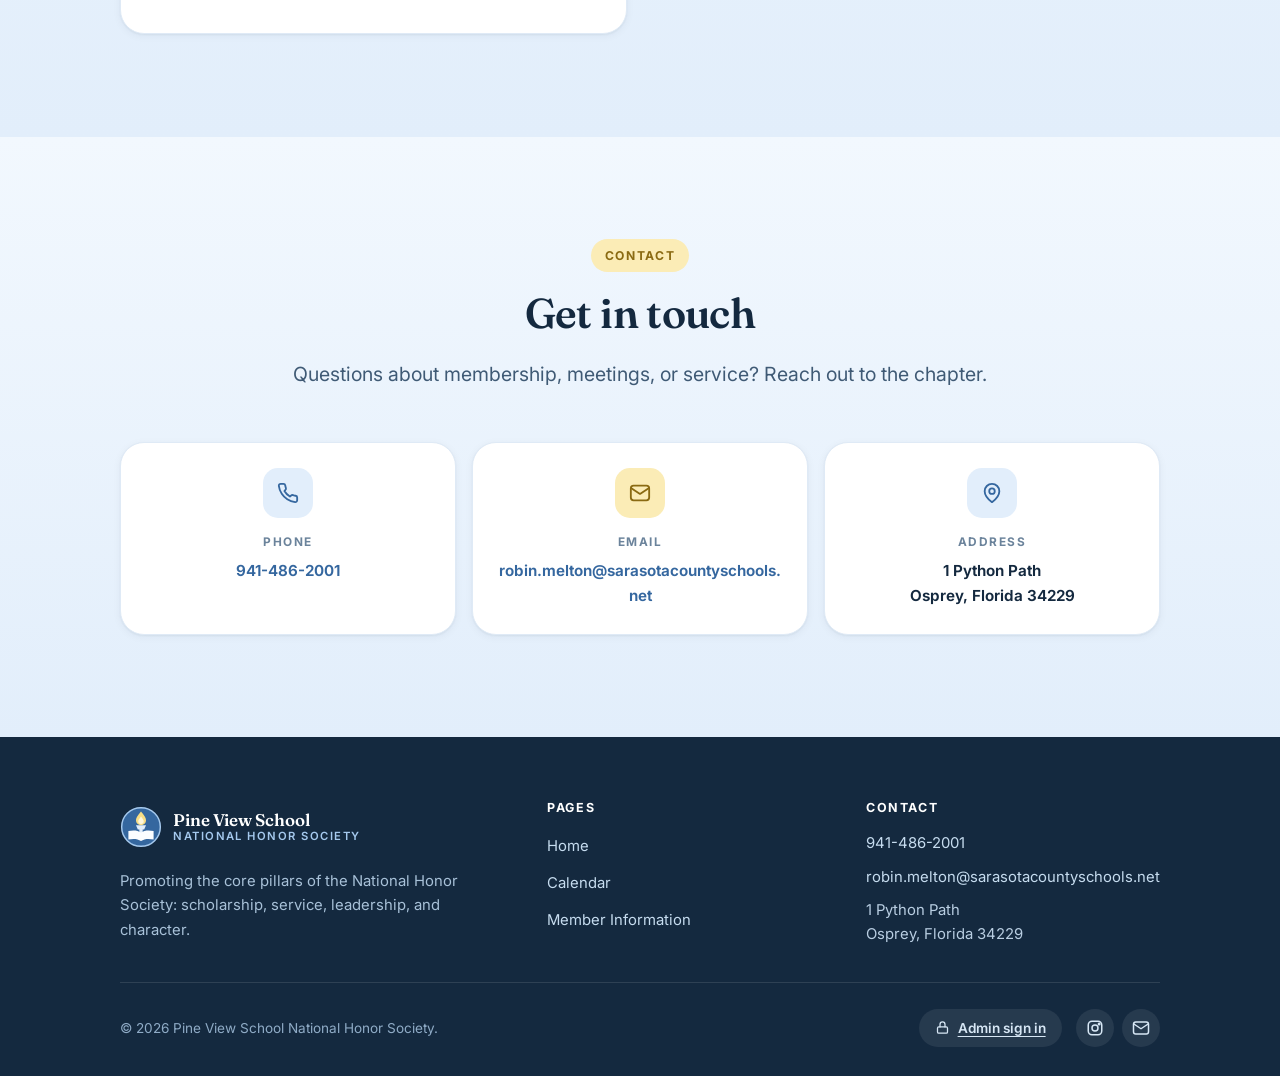
==== commit d590ff8f: "Rewrite the four pillar descriptions in a formal register Drops the casual "In short:" taglines and " ====
--- a/site/index.html
+++ b/site/index.html
@@ -154,12 +154,11 @@
           </div>
           <h3>Scholarship</h3>
           <p>
-            Scholarship is more than a report card; it represents a dedicated commitment to lifelong
-            learning. It's about optimizing the educational opportunities offered and pursuing
-            knowledge within and beyond academic confines, with an aspiration to contribute
-            positively to the world through one's own knowledge, skills, and experiences.
+            Scholarship is a sustained commitment to learning that extends beyond any single grade
+            or course of study. Members are expected to pursue academic excellence with diligence
+            and integrity, to make full use of the educational opportunities available to them, and
+            to apply their knowledge in service of their school and community.
           </p>
-          <p class="tldr">In short: keep learning, on purpose, everywhere.</p>
         </article>
 
         <article class="pillar reveal">
@@ -170,13 +169,12 @@
           </div>
           <h3>Service</h3>
           <p>
-            Service represents the choice of stepping outside oneself to meet the needs of others.
-            It's about performing selfless acts that transcend the ordinary, changes that resonate
-            through our schools, ripple across our communities, and reverberate on a global scale.
-            In the noble act of service, we sculpt a better world with our hands, our hearts, and
-            our humanity.
+            Service is the voluntary contribution of a member's time and abilities to others,
+            undertaken without compensation and without expectation of recognition. Members are
+            expected to sustain meaningful service to the school and the wider community, and to
+            approach that work with humility, dependability, and genuine regard for those they
+            serve.
           </p>
-          <p class="tldr">In short: show up for people who need it.</p>
         </article>
 
         <article class="pillar reveal">
@@ -187,12 +185,11 @@
           </div>
           <h3>Leadership</h3>
           <p>
-            Leadership is more than a position or title; it means embodying the spirit of initiative,
-            innovation, and influence. It's about inspiring peers through actions, nurturing a
-            collaborative environment, and championing positive change — an interplay of intellect,
-            empathy, and resilience, guiding others while continually learning and evolving.
+            Leadership is the exercise of initiative and responsibility, with or without a formal
+            title. Members are expected to uphold high standards in their commitments, to
+            contribute constructively to the efforts of others, and to influence their peers by
+            example — in the classroom, in school activities, and in the community.
           </p>
-          <p class="tldr">In short: take initiative, bring people with you.</p>
         </article>
 
         <article class="pillar reveal">
@@ -203,12 +200,11 @@
           </div>
           <h3>Character</h3>
           <p>
-            Character is the essence of who we are. It is about valuing diversity, building
-            relationships grounded in empathy, and exhibiting qualities like perseverance, respect,
-            integrity, and honesty. Character lies not in public acts of virtue or visible mistakes,
-            but in the consistent commitment to ethical and compassionate decision-making.
+            Character is the foundation on which the other pillars rest. Members are expected to
+            demonstrate honesty, reliability, and respect for others in all circumstances, and to
+            uphold the highest standards of personal integrity — in their academic work, in their
+            conduct toward others, and whether or not that conduct is observed.
           </p>
-          <p class="tldr">In short: do the right thing, consistently.</p>
         </article>
 
       </div>
--- a/site/assets/css/style.css
+++ b/site/assets/css/style.css
@@ -556,14 +556,6 @@
 .pillar .ico svg { width: 26px; height: 26px; }
 .pillar h3 { margin-bottom: .5rem; }
 .pillar p { font-size: .95rem; margin: 0; }
-.pillar .tldr {
-  margin-top: auto;
-  padding-top: 1.15rem;
-  border-top: 1px dashed var(--line);
-  font-size: .875rem;
-  font-weight: 600;
-  color: var(--blue-700);
-}
 
 /* --------------------------------------------------------------------------
    Requirements checklist
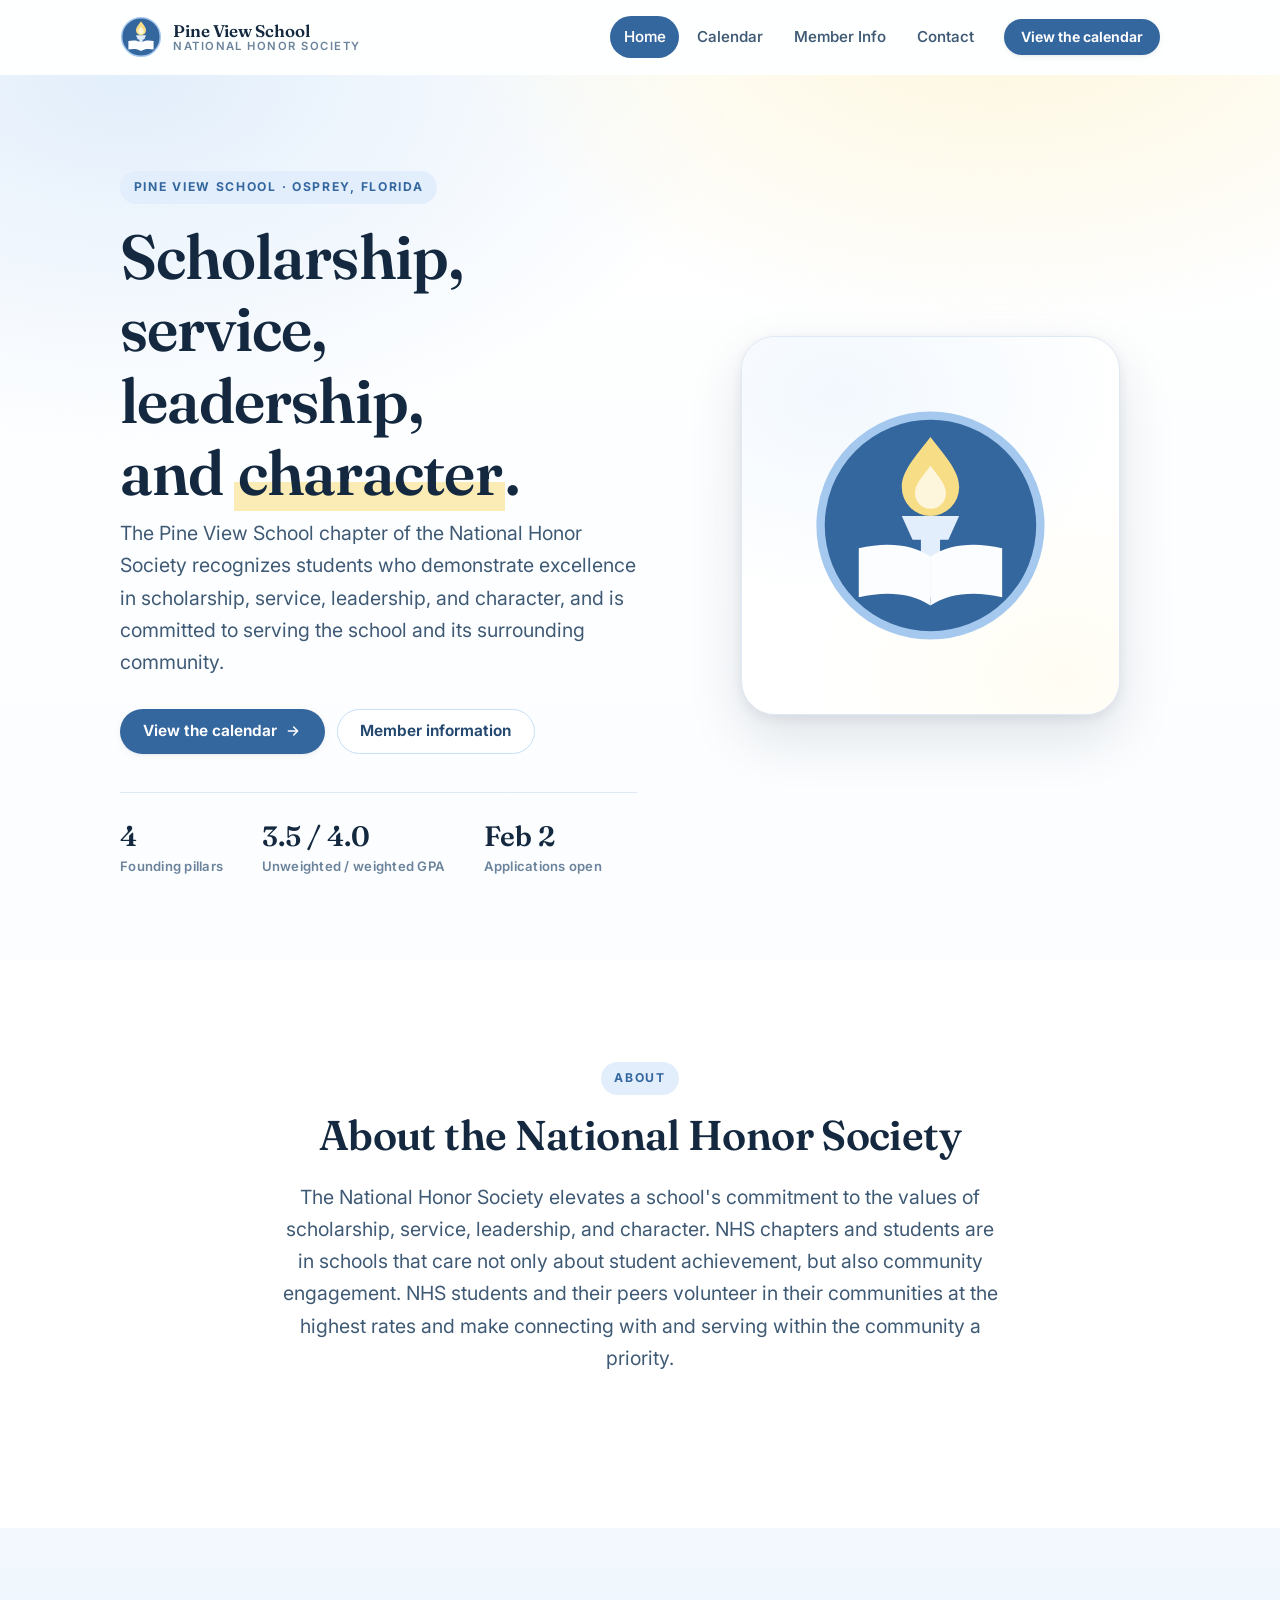
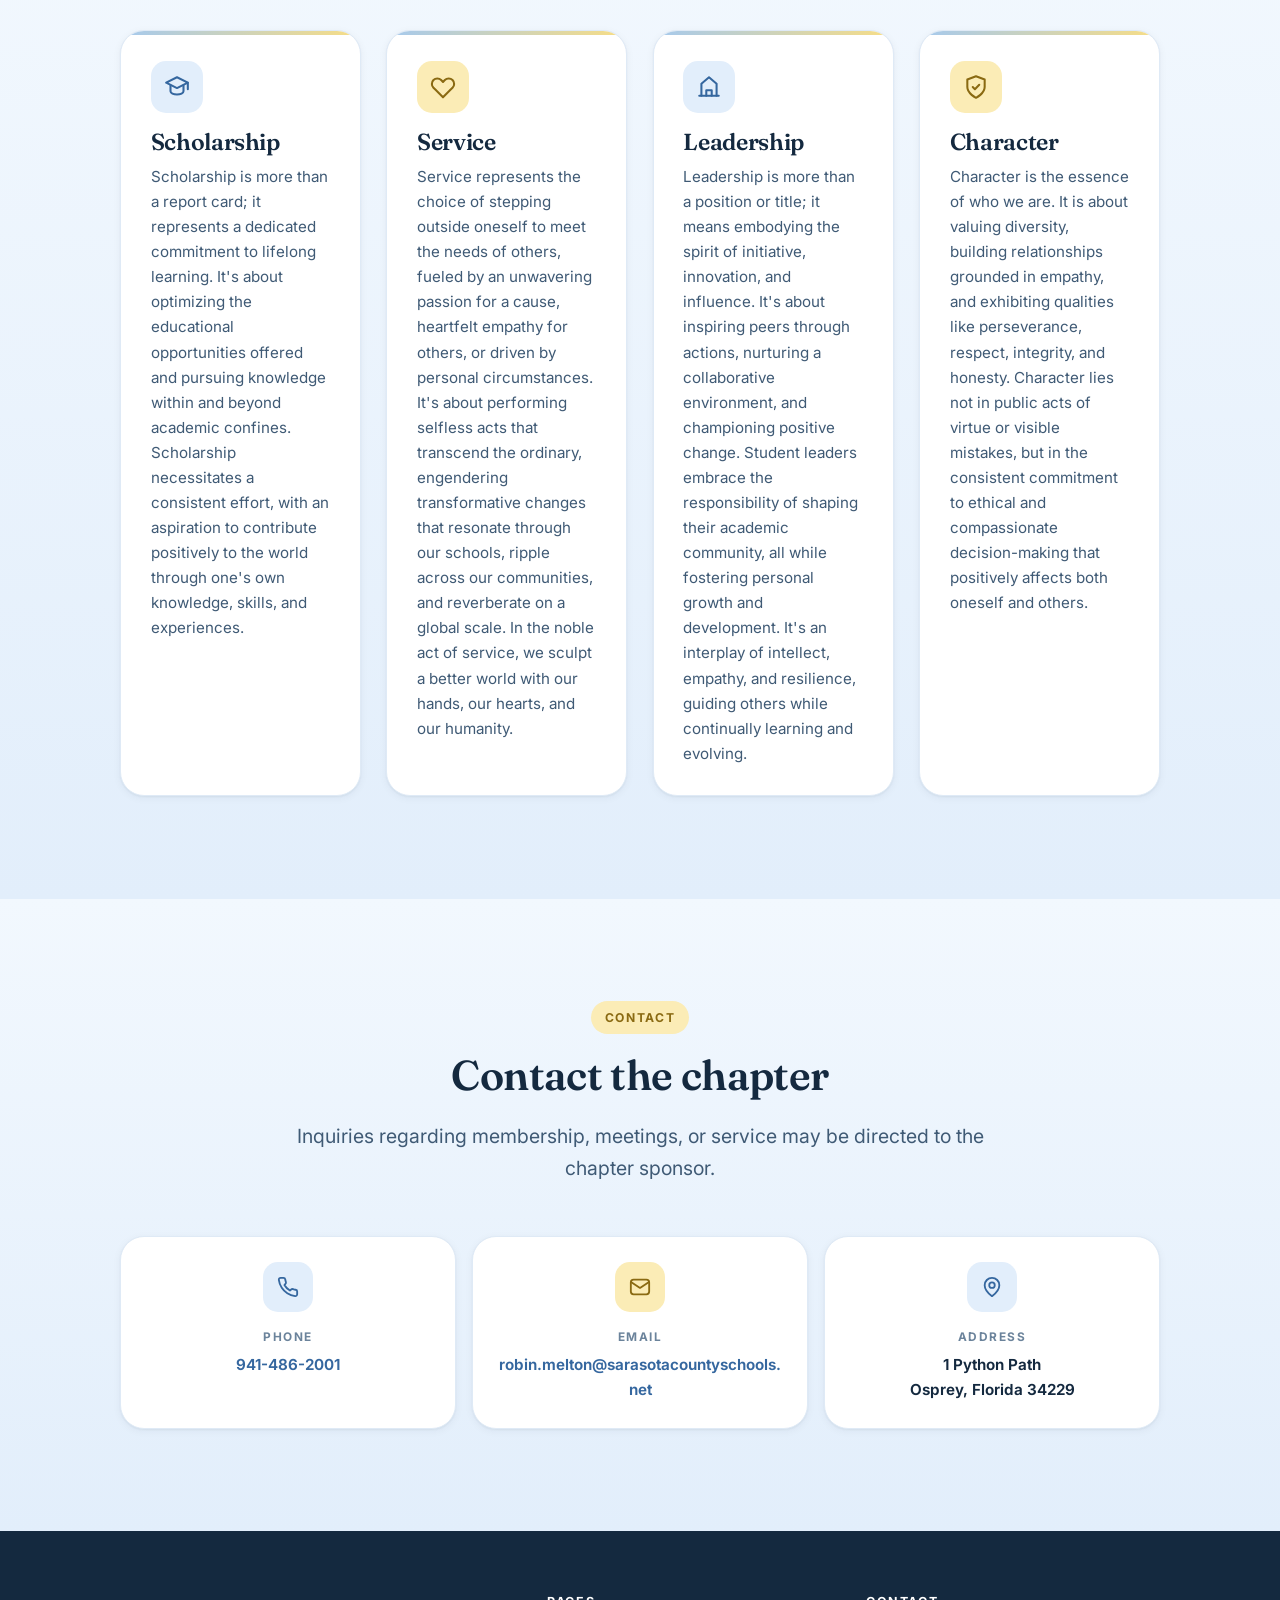
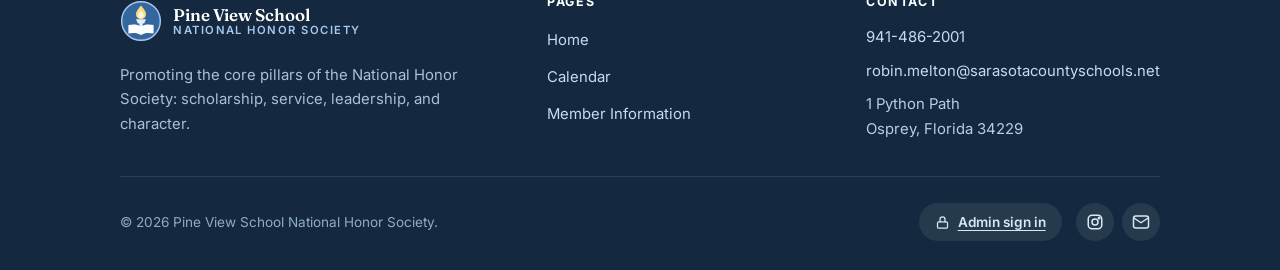
==== commit e39f8c54: "Adopt official NHS pillar text, drop the qualify/join sections, formalize all copy - pillar descript" ====
--- a/site/index.html
+++ b/site/index.html
@@ -4,14 +4,14 @@
 <meta charset="utf-8">
 <meta name="viewport" content="width=device-width, initial-scale=1">
 <title>Pine View School National Honor Society</title>
-<meta name="description" content="The Pine View School chapter of the National Honor Society — scholarship, service, leadership, and character. Membership requirements, meeting schedule, and how to apply.">
+<meta name="description" content="The Pine View School chapter of the National Honor Society — scholarship, service, leadership, and character. Chapter calendar, meeting schedule, and member information.">
 <link rel="preconnect" href="https://fonts.googleapis.com">
 <link rel="preconnect" href="https://fonts.gstatic.com" crossorigin>
 <link href="https://fonts.googleapis.com/css2?family=Fraunces:opsz,wght@9..144,500;9..144,600&family=Inter:wght@400;500;600;700&display=swap" rel="stylesheet">
 <link rel="stylesheet" href="assets/css/style.css">
 <script>document.documentElement.className += " js";</script>
 
-<link rel="icon" href="data:image/svg+xml,<svg xmlns='http://www.w3.org/2000/svg' viewBox='0 0 100 100'><circle cx='50' cy='50' r='48' fill='%2335679f'/><path d='M50 13c-7 9-12 14.5-12 21a12 12 0 0 0 24 0c0-6.5-5-12-12-21z' fill='%23f7dd85'/><path d='M38 46h24l-4.5 10h-15z' fill='%23e2eefb'/><path d='M50 63c-8-5.5-19-6-30-3.5v20.5c11-2.5 22-2 30 3.5z M50 63c8-5.5 19-6 30-3.5v20.5c-11-2.5-22-2-30 3.5z' fill='%23fbfdff'/></svg>"><rect width='100' height='100' rx='22' fill='%2335679f'/><path d='M50 22 L72 34 v22 c0 14-10 21-22 24-12-3-22-10-22-24V34z' fill='%23f7dd85'/></svg>">
+<link rel="icon" href="data:image/svg+xml,<svg xmlns='http://www.w3.org/2000/svg' viewBox='0 0 100 100'><circle cx='50' cy='50' r='48' fill='%2335679f'/><path d='M50 13c-7 9-12 14.5-12 21a12 12 0 0 0 24 0c0-6.5-5-12-12-21z' fill='%23f7dd85'/><path d='M38 46h24l-4.5 10h-15z' fill='%23e2eefb'/><path d='M50 63c-8-5.5-19-6-30-3.5v20.5c11-2.5 22-2 30 3.5z M50 63c8-5.5 19-6 30-3.5v20.5c-11-2.5-22-2-30 3.5z' fill='%23fbfdff'/></svg>">
 </head>
 <body>
 
@@ -50,7 +50,7 @@
           <li><a href="index.html#contact">Contact</a></li>
         </ul>
         <div class="nav-cta">
-          <a class="btn btn-primary btn-sm" href="#apply">How to join</a>
+          <a class="btn btn-primary btn-sm" href="calendar.html">View the calendar</a>
         </div>
       </div>
     </nav>
@@ -64,19 +64,20 @@
     <div class="wrap">
       <div class="hero-grid">
         <div>
-          <span class="eyebrow">Osprey, Florida &middot; Est. chapter</span>
+          <span class="eyebrow">Pine View School &middot; Osprey, Florida</span>
           <h1>Scholarship, service, leadership, and&nbsp;<span class="hl">character</span>.</h1>
           <p class="lede">
-            We are dedicated to fostering excellence, leadership, and service among our members.
-            Join us in our mission to make a positive impact within our school community.
+            The Pine View School chapter of the National Honor Society recognizes students who
+            demonstrate excellence in scholarship, service, leadership, and character, and is
+            committed to serving the school and its surrounding community.
           </p>
 
           <div class="hero-actions">
-            <a class="btn btn-primary" href="#apply">
-              See how to join
+            <a class="btn btn-primary" href="calendar.html">
+              View the calendar
               <svg width="16" height="16" viewBox="0 0 24 24" fill="none" stroke="currentColor" stroke-width="2.2" stroke-linecap="round" stroke-linejoin="round" aria-hidden="true"><path d="M5 12h14M13 6l6 6-6 6"/></svg>
             </a>
-            <a class="btn btn-ghost" href="member-information.html">Meeting schedule</a>
+            <a class="btn btn-ghost" href="member-information.html">Member information</a>
           </div>
 
           <div class="hero-stats">
@@ -118,7 +119,7 @@
     <div class="wrap">
       <div class="section-head center reveal">
         <span class="eyebrow">About</span>
-        <h2>What the National Honor Society is</h2>
+        <h2>About the National Honor Society</h2>
         <p class="lede">
           The National Honor Society elevates a school's commitment to the values of scholarship,
           service, leadership, and character. NHS chapters and students are in schools that care not
@@ -134,16 +135,6 @@
   <!-- ============================================================= PILLARS -->
   <section class="section section-blue" id="pillars">
     <div class="wrap">
-      <div class="section-head center reveal">
-        <span class="eyebrow is-accent">The four pillars</span>
-        <h2>What we are judged on — and live by</h2>
-        <p class="lede">
-          These principles are transformative keys that unlock potential, enhancing every student's
-          educational journey, and ultimately empowering them to make profound, enduring
-          contributions to our world.
-        </p>
-      </div>
-
       <div class="grid g-4">
 
         <article class="pillar reveal">
@@ -154,10 +145,11 @@
           </div>
           <h3>Scholarship</h3>
           <p>
-            Scholarship is a sustained commitment to learning that extends beyond any single grade
-            or course of study. Members are expected to pursue academic excellence with diligence
-            and integrity, to make full use of the educational opportunities available to them, and
-            to apply their knowledge in service of their school and community.
+            Scholarship is more than a report card; it represents a dedicated commitment to
+            lifelong learning. It's about optimizing the educational opportunities offered and
+            pursuing knowledge within and beyond academic confines. Scholarship necessitates a
+            consistent effort, with an aspiration to contribute positively to the world through
+            one's own knowledge, skills, and experiences.
           </p>
         </article>
 
@@ -169,11 +161,12 @@
           </div>
           <h3>Service</h3>
           <p>
-            Service is the voluntary contribution of a member's time and abilities to others,
-            undertaken without compensation and without expectation of recognition. Members are
-            expected to sustain meaningful service to the school and the wider community, and to
-            approach that work with humility, dependability, and genuine regard for those they
-            serve.
+            Service represents the choice of stepping outside oneself to meet the needs of others,
+            fueled by an unwavering passion for a cause, heartfelt empathy for others, or driven by
+            personal circumstances. It's about performing selfless acts that transcend the
+            ordinary, engendering transformative changes that resonate through our schools, ripple
+            across our communities, and reverberate on a global scale. In the noble act of service,
+            we sculpt a better world with our hands, our hearts, and our humanity.
           </p>
         </article>
 
@@ -185,10 +178,12 @@
           </div>
           <h3>Leadership</h3>
           <p>
-            Leadership is the exercise of initiative and responsibility, with or without a formal
-            title. Members are expected to uphold high standards in their commitments, to
-            contribute constructively to the efforts of others, and to influence their peers by
-            example — in the classroom, in school activities, and in the community.
+            Leadership is more than a position or title; it means embodying the spirit of
+            initiative, innovation, and influence. It's about inspiring peers through actions,
+            nurturing a collaborative environment, and championing positive change. Student leaders
+            embrace the responsibility of shaping their academic community, all while fostering
+            personal growth and development. It's an interplay of intellect, empathy, and
+            resilience, guiding others while continually learning and evolving.
           </p>
         </article>
 
@@ -200,166 +195,14 @@
           </div>
           <h3>Character</h3>
           <p>
-            Character is the foundation on which the other pillars rest. Members are expected to
-            demonstrate honesty, reliability, and respect for others in all circumstances, and to
-            uphold the highest standards of personal integrity — in their academic work, in their
-            conduct toward others, and whether or not that conduct is observed.
+            Character is the essence of who we are. It is about valuing diversity, building
+            relationships grounded in empathy, and exhibiting qualities like perseverance, respect,
+            integrity, and honesty. Character lies not in public acts of virtue or visible
+            mistakes, but in the consistent commitment to ethical and compassionate
+            decision-making that positively affects both oneself and others.
           </p>
         </article>
 
-      </div>
-    </div>
-  </section>
-
-  <!-- ======================================================== REQUIREMENTS -->
-  <section class="section section-white" id="requirements">
-    <div class="wrap">
-      <div class="section-head reveal">
-        <span class="eyebrow">Membership requirements</span>
-        <h2>Do you qualify?</h2>
-        <p class="lede">
-          Candidates are reviewed against every item below — not just the GPA.
-        </p>
-      </div>
-
-      <div style="max-width: 780px;">
-
-        <div>
-          <ul class="checklist">
-            <li class="reveal">
-              <span class="tick"><svg viewBox="0 0 24 24" fill="none" stroke="currentColor" stroke-width="3.2" stroke-linecap="round" stroke-linejoin="round" aria-hidden="true"><path d="m4 12 5.5 6L20 6"/></svg></span>
-              <span>
-                <span class="t">Rising 11th or 12th grader</span>
-                <span class="d">You apply the spring before the year you would be a member.</span>
-              </span>
-            </li>
-            <li class="reveal">
-              <span class="tick"><svg viewBox="0 0 24 24" fill="none" stroke="currentColor" stroke-width="3.2" stroke-linecap="round" stroke-linejoin="round" aria-hidden="true"><path d="m4 12 5.5 6L20 6"/></svg></span>
-              <span>
-                <span class="t">3.5 unweighted <em>and</em> 4.0 weighted GPA</span>
-                <span class="d">Both thresholds must be met — one does not substitute for the other.</span>
-              </span>
-            </li>
-            <li class="reveal">
-              <span class="tick"><svg viewBox="0 0 24 24" fill="none" stroke="currentColor" stroke-width="3.2" stroke-linecap="round" stroke-linejoin="round" aria-hidden="true"><path d="m4 12 5.5 6L20 6"/></svg></span>
-              <span>
-                <span class="t">3 teacher recommendations</span>
-                <span class="d">Students do <strong>not</strong> seek these out. Teachers make recommendations on the document given out in February.</span>
-              </span>
-            </li>
-            <li class="reveal">
-              <span class="tick"><svg viewBox="0 0 24 24" fill="none" stroke="currentColor" stroke-width="3.2" stroke-linecap="round" stroke-linejoin="round" aria-hidden="true"><path d="m4 12 5.5 6L20 6"/></svg></span>
-              <span>
-                <span class="t">No incidents of academic dishonesty</span>
-                <span class="d">Integrity is non-negotiable under the character pillar.</span>
-              </span>
-            </li>
-            <li class="reveal">
-              <span class="tick"><svg viewBox="0 0 24 24" fill="none" stroke="currentColor" stroke-width="3.2" stroke-linecap="round" stroke-linejoin="round" aria-hidden="true"><path d="m4 12 5.5 6L20 6"/></svg></span>
-              <span>
-                <span class="t">Minimal absences and tardies</span>
-                <span class="d">Attendance records are reviewed as part of the application.</span>
-              </span>
-            </li>
-            <li class="reveal">
-              <span class="tick"><svg viewBox="0 0 24 24" fill="none" stroke="currentColor" stroke-width="3.2" stroke-linecap="round" stroke-linejoin="round" aria-hidden="true"><path d="m4 12 5.5 6L20 6"/></svg></span>
-              <span>
-                <span class="t">No disciplinary infractions</span>
-                <span class="d">A clean discipline record is expected of candidates.</span>
-              </span>
-            </li>
-            <li class="reveal">
-              <span class="tick"><svg viewBox="0 0 24 24" fill="none" stroke="currentColor" stroke-width="3.2" stroke-linecap="round" stroke-linejoin="round" aria-hidden="true"><path d="m4 12 5.5 6L20 6"/></svg></span>
-              <span>
-                <span class="t">A substantial number of community service hours</span>
-                <span class="d">Outside of school, and not all related to club activities. The specific number is not released, to avoid fraudulent applications.</span>
-              </span>
-            </li>
-            <li class="reveal">
-              <span class="tick"><svg viewBox="0 0 24 24" fill="none" stroke="currentColor" stroke-width="3.2" stroke-linecap="round" stroke-linejoin="round" aria-hidden="true"><path d="m4 12 5.5 6L20 6"/></svg></span>
-              <span>
-                <span class="t">Consistent involvement in a variety of extra-curricular activities</span>
-                <span class="d">Again, the specific number is not released, to avoid fraudulent applications.</span>
-              </span>
-            </li>
-          </ul>
-
-          <div class="note" style="margin-top: 1.4rem;">
-            <span class="ico">
-              <svg width="20" height="20" viewBox="0 0 24 24" fill="none" stroke="currentColor" stroke-width="2" stroke-linecap="round" stroke-linejoin="round" aria-hidden="true"><circle cx="12" cy="12" r="9"/><path d="M12 16v-5M12 8h.01"/></svg>
-            </span>
-            <span>
-              <strong>Why some numbers are secret.</strong> The exact service-hour and activity
-              counts are deliberately withheld so that applications reflect genuine involvement
-              rather than a minimum target. Aim for depth and consistency, not a magic number.
-            </span>
-          </div>
-        </div>
-
-
-      </div>
-    </div>
-  </section>
-
-  <!-- =============================================================== APPLY -->
-  <section class="section section-blue" id="apply">
-    <div class="wrap">
-      <div class="section-head center reveal">
-        <span class="eyebrow is-accent">How to join</span>
-        <h2>The application timeline</h2>
-        <p class="lede">
-          Applications for qualified candidates for the upcoming school year are available starting
-          <strong>February 2nd</strong>, with induction held in late April or early May.
-        </p>
-      </div>
-
-      <div class="grid g-2" style="align-items:start;">
-        <div class="card reveal">
-          <ol class="timeline">
-            <li>
-              <span class="when">Before February</span>
-              <h4>Build the record</h4>
-              <p>Keep both GPAs above the line, log community service hours outside of school, and stay consistently involved in activities.</p>
-            </li>
-            <li>
-              <span class="when">February 2nd</span>
-              <h4>Applications become available</h4>
-              <p>Qualified candidates for the upcoming school year can pick up the application. The teacher-recommendation document is handed out in February.</p>
-            </li>
-            <li>
-              <span class="when">February – April</span>
-              <h4>Teacher recommendations</h4>
-              <p>Three teachers submit recommendations on the February document. Students do not request these themselves.</p>
-            </li>
-            <li>
-              <span class="when">Late April / early May</span>
-              <h4>Induction ceremony</h4>
-              <p>Accepted candidates are formally inducted into the Pine View chapter.</p>
-            </li>
-          </ol>
-        </div>
-
-        <div class="grid reveal" style="gap:1rem;">
-          <div class="card">
-            <h3>Where to ask questions</h3>
-            <p>
-              Ms. Robin Melton is the chapter sponsor and the right first contact for anything about
-              eligibility, applications, or membership.
-            </p>
-            <p style="margin-top:1rem;">
-              <a class="btn btn-primary btn-sm" href="mailto:robin.melton@sarasotacountyschools.net">Email Ms. Melton</a>
-            </p>
-          </div>
-          <div class="note is-blue">
-            <span class="ico">
-              <svg width="20" height="20" viewBox="0 0 24 24" fill="none" stroke="currentColor" stroke-width="2" stroke-linecap="round" stroke-linejoin="round" aria-hidden="true"><path d="M12 2 4 5v6c0 5.3 3.4 8.9 8 11 4.6-2.1 8-5.7 8-11V5l-8-3Z"/></svg>
-            </span>
-            <span>
-              <strong>Already a member?</strong> Meeting dates, locations, and chapter updates live
-              on the <a href="member-information.html">Member Information</a> page.
-            </span>
-          </div>
-        </div>
       </div>
     </div>
   </section>
@@ -369,8 +212,8 @@
     <div class="wrap">
       <div class="section-head center reveal">
         <span class="eyebrow is-accent">Contact</span>
-        <h2>Get in touch</h2>
-        <p class="lede">Questions about membership, meetings, or service? Reach out to the chapter.</p>
+        <h2>Contact the chapter</h2>
+        <p class="lede">Inquiries regarding membership, meetings, or service may be directed to the chapter sponsor.</p>
       </div>
 
       <div class="contact-grid">
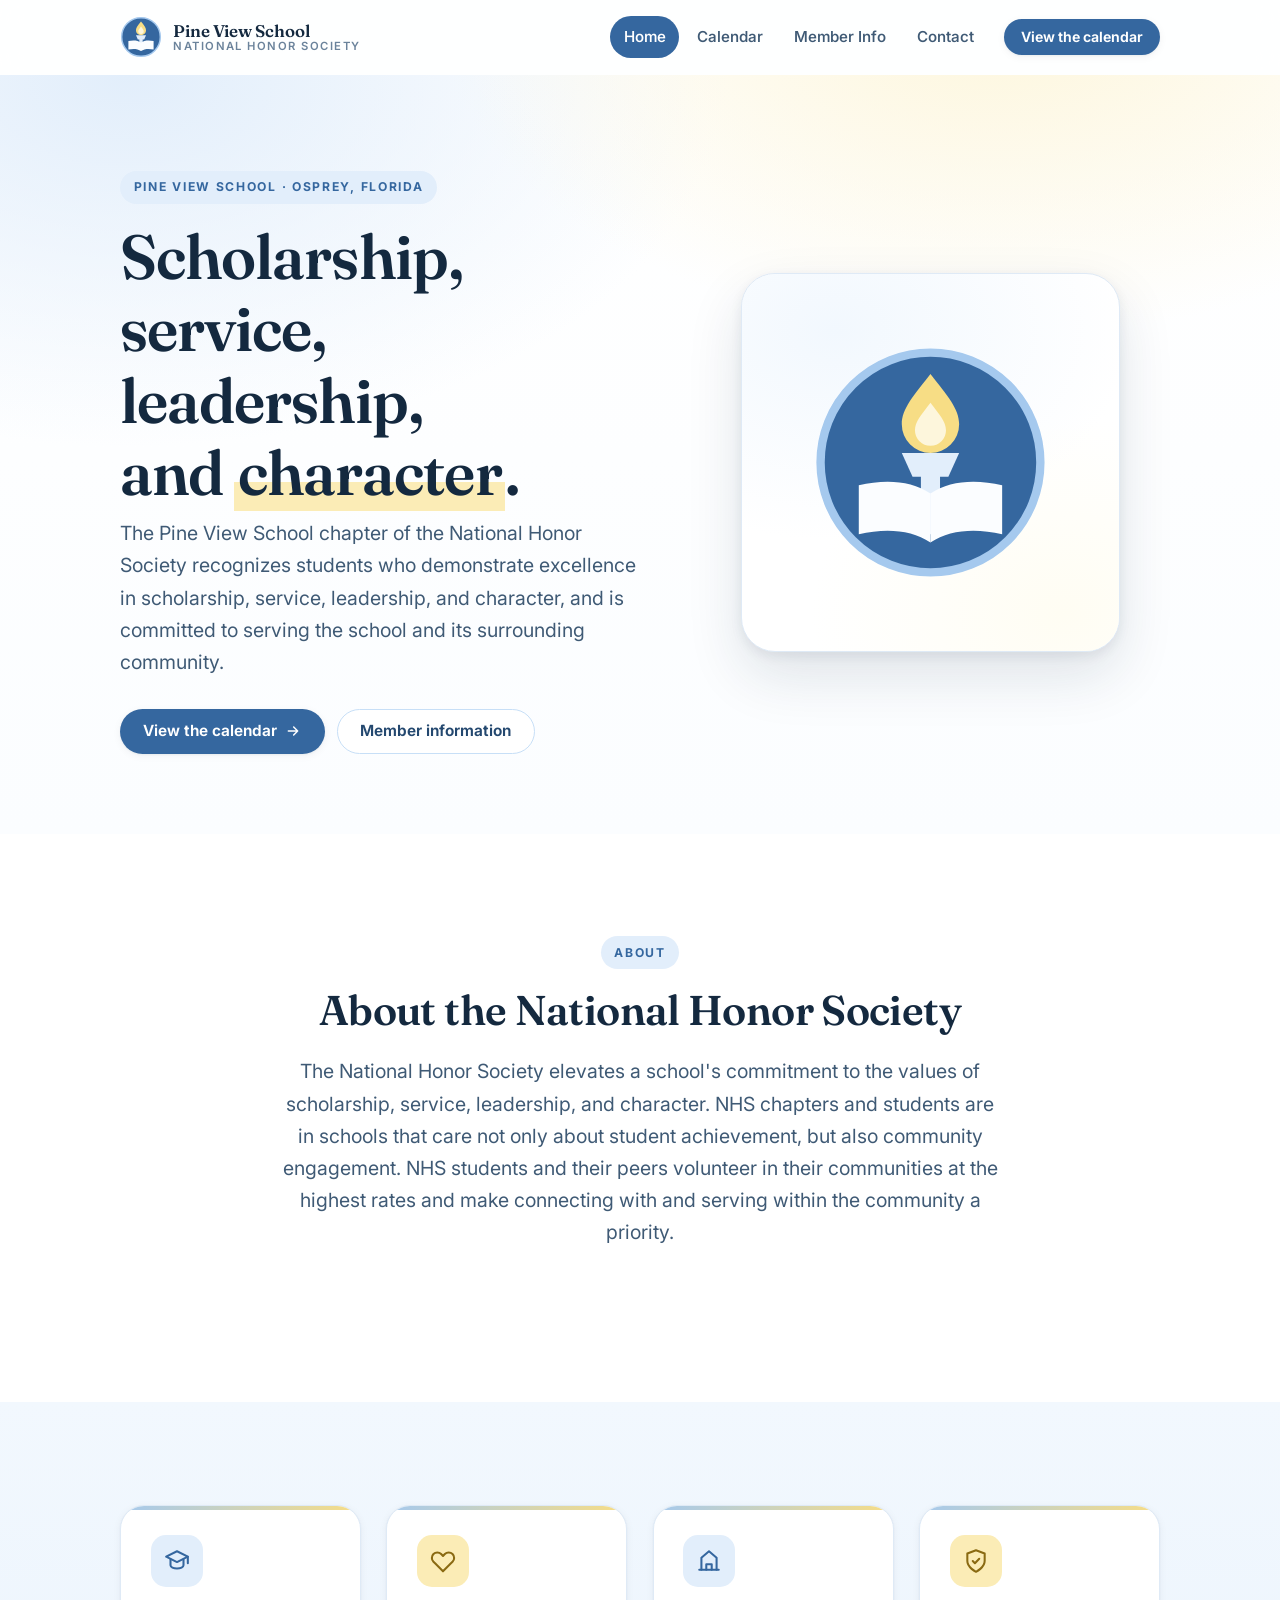
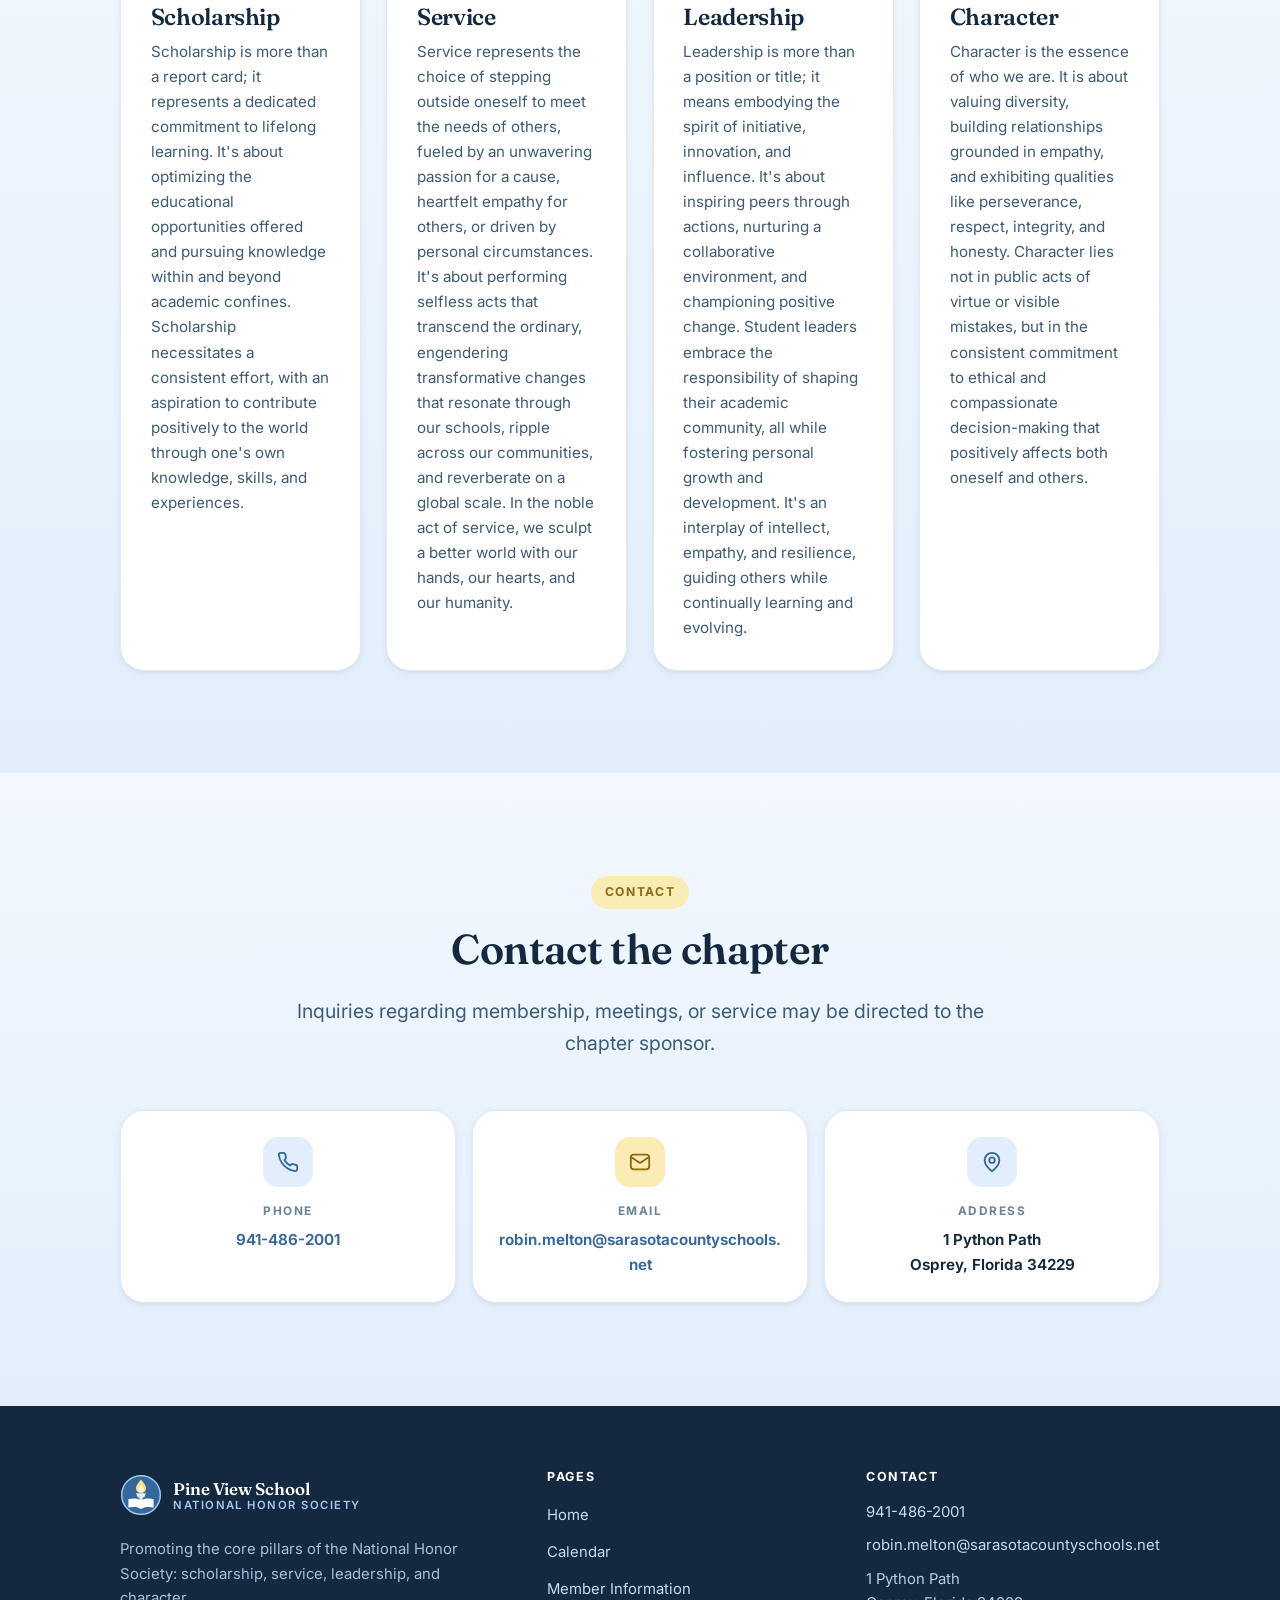
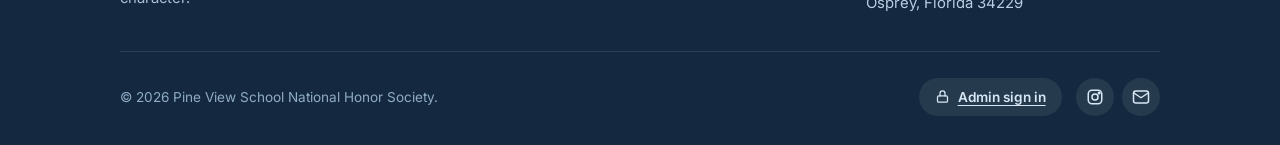
==== commit d48c132d: "Remove the hero stats row; update the student board roster Co-Authored-By: Claude Fable 5 <noreply@a" ====
--- a/site/index.html
+++ b/site/index.html
@@ -80,20 +80,6 @@
             <a class="btn btn-ghost" href="member-information.html">Member information</a>
           </div>
 
-          <div class="hero-stats">
-            <div class="stat">
-              <span class="n">4</span>
-              <span class="l">Founding pillars</span>
-            </div>
-            <div class="stat">
-              <span class="n">3.5 / 4.0</span>
-              <span class="l">Unweighted / weighted GPA</span>
-            </div>
-            <div class="stat">
-              <span class="n">Feb 2</span>
-              <span class="l">Applications open</span>
-            </div>
-          </div>
         </div>
 
         <div class="hero-art">
--- a/site/assets/css/style.css
+++ b/site/assets/css/style.css
@@ -444,29 +444,6 @@
   margin-top: 1.9rem;
 }
 
-.hero-stats {
-  display: flex;
-  flex-wrap: wrap;
-  gap: 1.6rem 2.4rem;
-  margin-top: 2.4rem;
-  padding-top: 1.7rem;
-  border-top: 1px solid var(--line);
-}
-.hero-stats .stat .n {
-  display: block;
-  font-family: var(--font-display);
-  font-size: 1.75rem;
-  font-weight: 600;
-  color: var(--ink);
-  line-height: 1.1;
-}
-.hero-stats .stat .l {
-  font-size: .82rem;
-  color: var(--ink-mute);
-  font-weight: 600;
-  letter-spacing: .02em;
-}
-
 /* Emblem panel */
 .hero-art {
   position: relative;
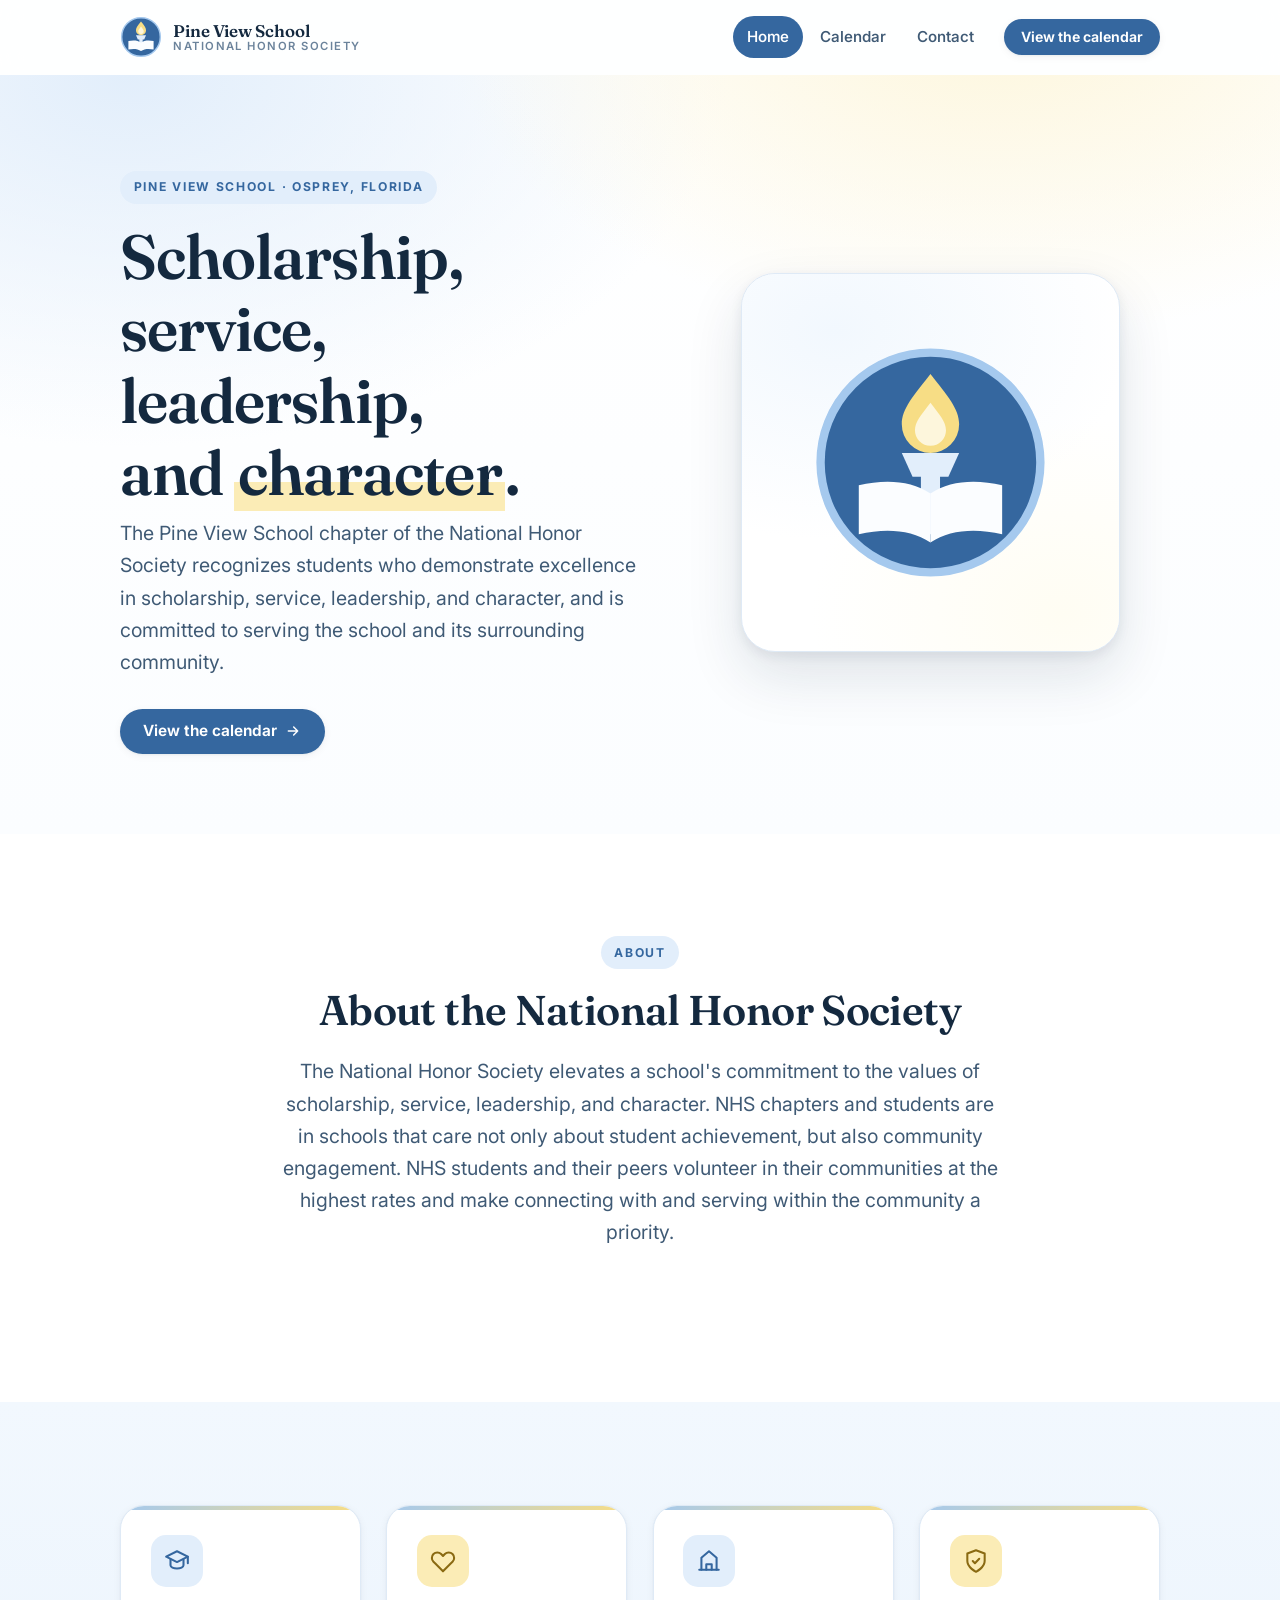
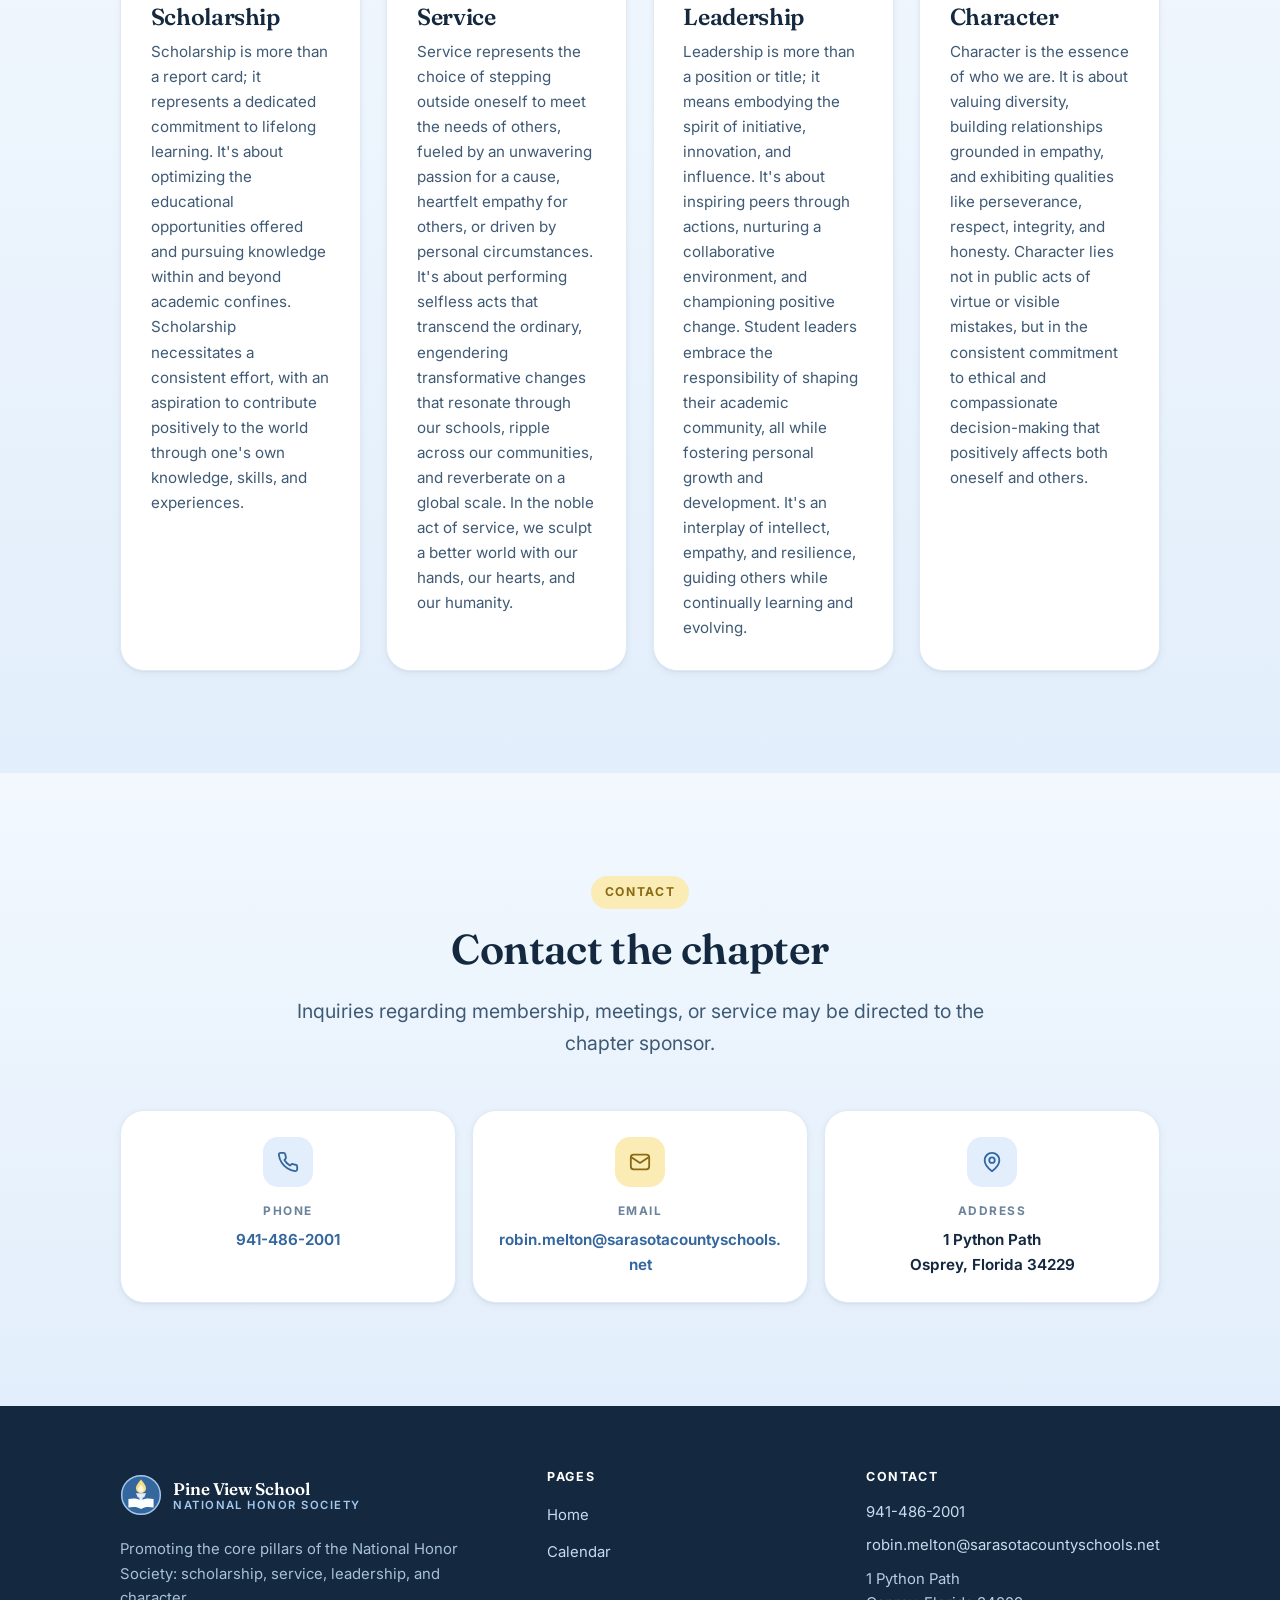
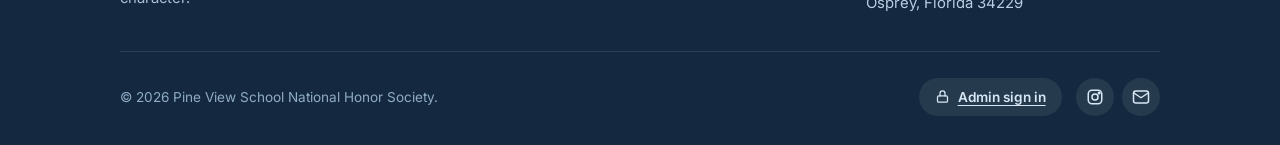
==== commit 78ca92b7: "Delete the member information page Removes site/member-information.html along with its nav, footer, " ====
--- a/site/index.html
+++ b/site/index.html
@@ -4,7 +4,7 @@
 <meta charset="utf-8">
 <meta name="viewport" content="width=device-width, initial-scale=1">
 <title>Pine View School National Honor Society</title>
-<meta name="description" content="The Pine View School chapter of the National Honor Society — scholarship, service, leadership, and character. Chapter calendar, meeting schedule, and member information.">
+<meta name="description" content="The Pine View School chapter of the National Honor Society — scholarship, service, leadership, and character. Chapter calendar and meeting schedule.">
 <link rel="preconnect" href="https://fonts.googleapis.com">
 <link rel="preconnect" href="https://fonts.gstatic.com" crossorigin>
 <link href="https://fonts.googleapis.com/css2?family=Fraunces:opsz,wght@9..144,500;9..144,600&family=Inter:wght@400;500;600;700&display=swap" rel="stylesheet">
@@ -46,7 +46,6 @@
         <ul class="nav-links">
           <li><a href="index.html" aria-current="page">Home</a></li>
           <li><a href="calendar.html">Calendar</a></li>
-          <li><a href="member-information.html">Member Info</a></li>
           <li><a href="index.html#contact">Contact</a></li>
         </ul>
         <div class="nav-cta">
@@ -77,7 +76,6 @@
               View the calendar
               <svg width="16" height="16" viewBox="0 0 24 24" fill="none" stroke="currentColor" stroke-width="2.2" stroke-linecap="round" stroke-linejoin="round" aria-hidden="true"><path d="M5 12h14M13 6l6 6-6 6"/></svg>
             </a>
-            <a class="btn btn-ghost" href="member-information.html">Member information</a>
           </div>
 
         </div>
@@ -264,7 +262,6 @@
         <ul>
           <li><a href="index.html">Home</a></li>
           <li><a href="calendar.html">Calendar</a></li>
-          <li><a href="member-information.html">Member Information</a></li>
         </ul>
       </div>
 
--- a/site/assets/css/style.css
+++ b/site/assets/css/style.css
@@ -713,19 +713,6 @@
 }
 
 /* --------------------------------------------------------------------------
-   Board list (member information page)
-   -------------------------------------------------------------------------- */
-
-.board-list { list-style: none; margin: .5rem 0 0; padding: 0; display: grid; gap: .55rem; }
-.board-list li {
-  display: flex; justify-content: space-between; align-items: baseline; gap: 1rem;
-  font-size: .93rem; border-bottom: 1px solid var(--line); padding-bottom: .55rem;
-}
-.board-list li:last-child { border-bottom: 0; padding-bottom: 0; }
-.board-list strong { color: var(--ink); font-weight: 650; }
-.board-list span { color: var(--ink-mute); font-size: .85rem; text-align: right; }
-
-/* --------------------------------------------------------------------------
    CTA band
    -------------------------------------------------------------------------- */
 
